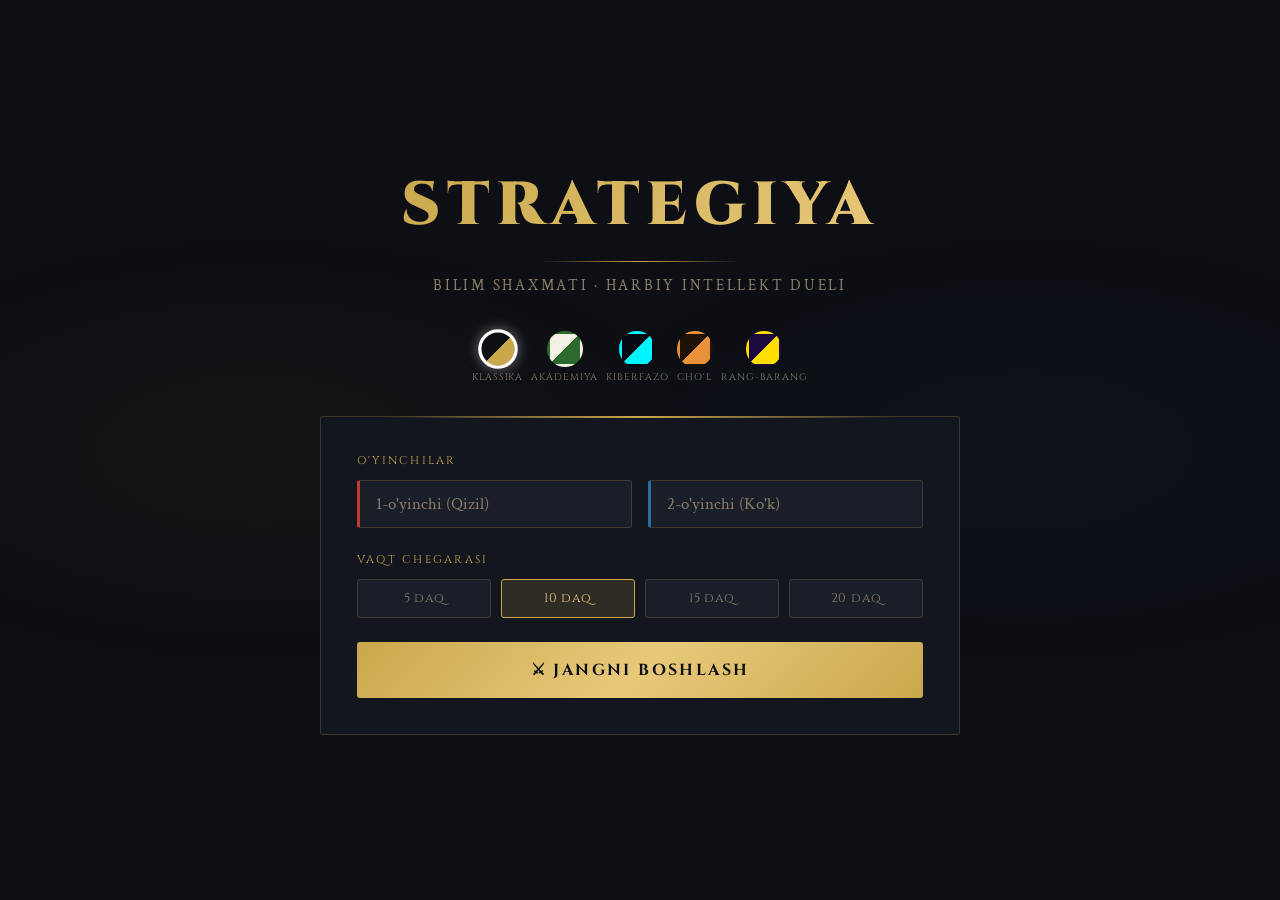
==== index.html @ 1d09719d "Add files via upload" ====
<!DOCTYPE html>
<html lang="uz">
<head>
<meta charset="UTF-8">
<meta name="viewport" content="width=device-width, initial-scale=1.0">
<title>Strategiya — Bilim Shaxmati</title>
<link href="https://fonts.googleapis.com/css2?family=Cinzel:wght@400;600;700;900&family=Crimson+Text:ital,wght@0,400;0,600;1,400&family=Orbitron:wght@400;700;900&family=Nunito:wght@400;700;800;900&family=Playfair+Display:wght@400;700;900&family=Josefin+Sans:wght@300;400;600;700&display=swap" rel="stylesheet">
<style>

/* ===========================
   THEME SYSTEM (unchanged)
   =========================== */

/* --- THEME 1: OLTIN KLASSIKA (dark gold) --- */
[data-theme="klassika"] {
  --bg: #0d0f14;
  --surface: #13161e;
  --surface2: #1a1e28;
  --accent: #c9a84c;
  --accent2: #e8c97a;
  --accent-dim: rgba(201,168,76,0.15);
  --p1: #c0392b;
  --p2: #2471a3;
  --p1-light: rgba(192,57,43,0.35);
  --p2-light: rgba(36,113,163,0.35);
  --neutral: #2a2e3a;
  --text: #e8dcc8;
  --text-dim: #8a7d6a;
  --border: rgba(201,168,76,0.22);
  --modal-bg: rgba(0,0,0,0.88);
  --board-gap: #0d0f14;
  --success: #27ae60;
  --fail: #c0392b;
  --font-title: 'Cinzel', serif;
  --font-body: 'Crimson Text', Georgia, serif;
  --radius: 3px;
  --board-radius: 2px;
}

/* --- THEME 2: YASHIL AKADEMIYA (light academic) --- */
[data-theme="akademiya"] {
  --bg: #f4f0e6;
  --surface: #fffdf6;
  --surface2: #f0ead8;
  --accent: #2d6a2d;
  --accent2: #4a9e4a;
  --accent-dim: rgba(45,106,45,0.12);
  --p1: #8b1a1a;
  --p2: #1a3d6b;
  --p1-light: rgba(139,26,26,0.18);
  --p2-light: rgba(26,61,107,0.18);
  --neutral: #ddd5c0;
  --text: #2a1f0e;
  --text-dim: #7a6a4a;
  --border: rgba(45,106,45,0.25);
  --modal-bg: rgba(20,12,0,0.75);
  --board-gap: #c8bfa8;
  --success: #1e6b1e;
  --fail: #8b1a1a;
  --font-title: 'Playfair Display', serif;
  --font-body: 'Crimson Text', Georgia, serif;
  --radius: 4px;
  --board-radius: 2px;
}

/* --- THEME 3: KIBERFAZO (neon cyber) --- */
[data-theme="kiberfazo"] {
  --bg: #050812;
  --surface: #080d1e;
  --surface2: #0c1228;
  --accent: #00f5ff;
  --accent2: #7b2fff;
  --accent-dim: rgba(0,245,255,0.1);
  --p1: #ff2d6b;
  --p2: #00c3ff;
  --p1-light: rgba(255,45,107,0.25);
  --p2-light: rgba(0,195,255,0.25);
  --neutral: #0f1530;
  --text: #c8e6ff;
  --text-dim: #4a7090;
  --border: rgba(0,245,255,0.2);
  --modal-bg: rgba(0,5,20,0.95);
  --board-gap: #050812;
  --success: #00ff88;
  --fail: #ff2d6b;
  --font-title: 'Orbitron', monospace;
  --font-body: 'Josefin Sans', sans-serif;
  --radius: 2px;
  --board-radius: 0px;
}

/* --- THEME 4: QUMLI CHO'L (warm desert) --- */
[data-theme="chol"] {
  --bg: #1e1208;
  --surface: #2a1a0a;
  --surface2: #352210;
  --accent: #e8913a;
  --accent2: #f5c060;
  --accent-dim: rgba(232,145,58,0.15);
  --p1: #c44b1b;
  --p2: #3a7a4a;
  --p1-light: rgba(196,75,27,0.3);
  --p2-light: rgba(58,122,74,0.3);
  --neutral: #3a2814;
  --text: #f2ddb8;
  --text-dim: #9a7a50;
  --border: rgba(232,145,58,0.25);
  --modal-bg: rgba(10,5,0,0.9);
  --board-gap: #1e1208;
  --success: #3a7a4a;
  --fail: #c44b1b;
  --font-title: 'Cinzel', serif;
  --font-body: 'Josefin Sans', sans-serif;
  --radius: 1px;
  --board-radius: 0px;
}

/* --- THEME 5: RANG-BARANG (colorful kids) --- */
[data-theme="rangbarang"] {
  --bg: #1a0a3d;
  --surface: #231452;
  --surface2: #2e1a6a;
  --accent: #ffdd00;
  --accent2: #ff9f1c;
  --accent-dim: rgba(255,221,0,0.15);
  --p1: #ff4757;
  --p2: #2ed573;
  --p1-light: rgba(255,71,87,0.3);
  --p2-light: rgba(46,213,115,0.3);
  --neutral: #342070;
  --text: #ffffff;
  --text-dim: #a080d0;
  --border: rgba(255,221,0,0.25);
  --modal-bg: rgba(10,0,40,0.92);
  --board-gap: #120730;
  --success: #2ed573;
  --fail: #ff4757;
  --font-title: 'Nunito', sans-serif;
  --font-body: 'Nunito', sans-serif;
  --radius: 12px;
  --board-radius: 8px;
}

/* ===========================
   BASE STYLES
   =========================== */
* { margin:0; padding:0; box-sizing:border-box; }

body {
  background: var(--bg);
  color: var(--text);
  font-family: var(--font-body);
  min-height: 100vh;
  overflow-x: hidden;
  transition: background 0.4s, color 0.4s;
}

/* Ambient backgrounds per theme */
[data-theme="klassika"] body::before {
  content:''; position:fixed; inset:0; pointer-events:none; z-index:0;
  background:
    radial-gradient(ellipse 60% 40% at 20% 50%, rgba(201,168,76,0.04) 0%, transparent 60%),
    radial-gradient(ellipse 60% 40% at 80% 50%, rgba(36,113,163,0.04) 0%, transparent 60%);
}
[data-theme="kiberfazo"] body::before {
  content:''; position:fixed; inset:0; pointer-events:none; z-index:0;
  background:
    radial-gradient(ellipse 50% 60% at 10% 20%, rgba(0,245,255,0.06) 0%, transparent 50%),
    radial-gradient(ellipse 50% 60% at 90% 80%, rgba(123,47,255,0.08) 0%, transparent 50%);
}
[data-theme="rangbarang"] body::before {
  content:''; position:fixed; inset:0; pointer-events:none; z-index:0;
  background:
    radial-gradient(ellipse 60% 50% at 30% 20%, rgba(255,71,87,0.08) 0%, transparent 50%),
    radial-gradient(ellipse 60% 50% at 70% 80%, rgba(46,213,115,0.08) 0%, transparent 50%),
    radial-gradient(ellipse 40% 40% at 50% 50%, rgba(255,221,0,0.04) 0%, transparent 50%);
}

.screen { display:none; position:relative; z-index:1; }
.screen.active { display:flex; }

/* ===========================
   THEME SWITCHER
   =========================== */
.theme-switcher {
  display: flex;
  gap: 8px;
  justify-content: center;
  margin-bottom: 32px;
  flex-wrap: wrap;
}
.theme-dot {
  width: 36px; height: 36px;
  border-radius: 50%;
  cursor: pointer;
  border: 3px solid transparent;
  transition: all 0.2s;
  position: relative;
  display: flex; align-items: center; justify-content: center;
  font-size: 1rem;
}
.theme-dot:hover { transform: scale(1.15); }
.theme-dot.active { border-color: white; box-shadow: 0 0 12px rgba(255,255,255,0.4); transform: scale(1.1); }
.theme-dot[data-t="klassika"] { background: linear-gradient(135deg, #0d0f14 50%, #c9a84c 50%); }
.theme-dot[data-t="akademiya"] { background: linear-gradient(135deg, #f4f0e6 50%, #2d6a2d 50%); }
.theme-dot[data-t="kiberfazo"] { background: linear-gradient(135deg, #050812 50%, #00f5ff 50%); }
.theme-dot[data-t="chol"] { background: linear-gradient(135deg, #1e1208 50%, #e8913a 50%); }
.theme-dot[data-t="rangbarang"] { background: linear-gradient(135deg, #1a0a3d 50%, #ffdd00 50%); }

.theme-label {
  font-family: var(--font-title);
  font-size: 0.6rem;
  letter-spacing: 0.1em;
  text-transform: uppercase;
  color: var(--text-dim);
  text-align: center;
  margin-top: 4px;
}
.theme-item { display: flex; flex-direction: column; align-items: center; }

/* ===========================
   SETUP SCREEN
   =========================== */
#setup-screen {
  min-height:100vh;
  flex-direction:column;
  align-items:center;
  justify-content:center;
  padding:40px 20px;
}

.logo { text-align:center; margin-bottom:36px; }
.logo-title {
  font-family: var(--font-title);
  font-size:clamp(2rem, 6vw, 3.8rem);
  font-weight:900;
  letter-spacing:0.12em;
  background: linear-gradient(135deg, var(--accent), var(--accent2));
  -webkit-background-clip:text; -webkit-text-fill-color:transparent;
  background-clip: text;
}
[data-theme="kiberfazo"] .logo-title {
  text-shadow: none;
  filter: drop-shadow(0 0 20px rgba(0,245,255,0.5));
}
[data-theme="rangbarang"] .logo-title {
  font-size: clamp(2.2rem, 7vw, 4.2rem);
  font-weight: 900;
}
.logo-subtitle {
  font-family: var(--font-body);
  font-size:0.95rem;
  color:var(--text-dim);
  letter-spacing:0.18em;
  text-transform:uppercase;
  margin-top:8px;
}
.logo-line {
  width:200px; height:1px;
  background: linear-gradient(90deg, transparent, var(--accent), transparent);
  margin:14px auto;
}
[data-theme="kiberfazo"] .logo-line {
  height: 2px;
  box-shadow: 0 0 8px var(--accent);
}

.setup-card {
  background: var(--surface);
  border:1px solid var(--border);
  border-radius: var(--radius);
  padding:36px;
  width:100%;
  max-width:640px;
  position:relative;
  transition: all 0.3s;
}
.setup-card::before {
  content:'';
  position:absolute;
  top:-1px; left:10%; right:10%;
  height:2px;
  background: linear-gradient(90deg, transparent, var(--accent), transparent);
}
[data-theme="kiberfazo"] .setup-card {
  box-shadow: 0 0 40px rgba(0,245,255,0.06), inset 0 0 60px rgba(0,245,255,0.02);
}
[data-theme="rangbarang"] .setup-card {
  box-shadow: 0 8px 32px rgba(0,0,0,0.4);
}

.setup-section { margin-bottom:24px; }
.setup-label {
  font-family: var(--font-title);
  font-size:0.7rem;
  letter-spacing:0.2em;
  text-transform:uppercase;
  color:var(--accent);
  margin-bottom:12px;
  display:block;
}
.player-row { display:grid; grid-template-columns:1fr 1fr; gap:16px; }
.player-input {
  background: var(--surface2);
  border:1px solid var(--border);
  border-radius: var(--radius);
  padding:12px 16px;
  color:var(--text);
  font-family: var(--font-body);
  font-size:1.05rem;
  width:100%;
  transition:border-color 0.2s, box-shadow 0.2s;
}
.player-input:focus { outline:none; border-color:var(--accent); box-shadow: 0 0 0 3px var(--accent-dim); }
.player-input::placeholder { color:var(--text-dim); }
.player-input.p1 { border-left:3px solid var(--p1); }
.player-input.p2 { border-left:3px solid var(--p2); }

.time-options { display:flex; gap:10px; flex-wrap:wrap; }
.time-btn {
  flex:1; min-width:72px;
  padding:10px;
  background: var(--surface2);
  border:1px solid var(--border);
  border-radius: var(--radius);
  color:var(--text-dim);
  font-family: var(--font-title);
  font-size:0.8rem;
  letter-spacing:0.06em;
  cursor:pointer;
  transition:all 0.2s;
  text-align:center;
}
.time-btn:hover { border-color:var(--accent); color:var(--accent); }
.time-btn.selected {
  background:var(--accent-dim);
  border-color:var(--accent);
  color:var(--accent2);
}

.start-btn {
  width:100%;
  padding:17px;
  background: linear-gradient(135deg, var(--accent) 0%, var(--accent2) 50%, var(--accent) 100%);
  border:none;
  border-radius: var(--radius);
  color: var(--bg);
  font-family: var(--font-title);
  font-size:1rem;
  font-weight:700;
  letter-spacing:0.15em;
  text-transform:uppercase;
  cursor:pointer;
  transition:all 0.3s;
  position:relative;
  overflow:hidden;
}
.start-btn::before {
  content:'';
  position:absolute; inset:0;
  background:linear-gradient(135deg, transparent 30%, rgba(255,255,255,0.25) 50%, transparent 70%);
  transform:translateX(-100%);
  transition:transform 0.5s;
}
.start-btn:hover::before { transform:translateX(100%); }
.start-btn:hover { box-shadow:0 0 30px var(--accent-dim), 0 4px 20px rgba(0,0,0,0.3); transform: translateY(-1px); }
[data-theme="kiberfazo"] .start-btn { box-shadow: 0 0 20px rgba(0,245,255,0.3); }
[data-theme="rangbarang"] .start-btn { font-size: 1.1rem; }

/* ===========================
   GAME SCREEN
   =========================== */
#game-screen {
  min-height:100vh;
  flex-direction:column;
  align-items:center;
  padding:20px;
  gap:14px;
}

.game-header {
  width:100%;
  max-width:900px;
  display:grid;
  grid-template-columns:1fr auto 1fr;
  align-items:center;
  gap:14px;
}

.player-panel {
  padding:13px 18px;
  border-radius: var(--radius);
  transition:all 0.3s;
}
.player-panel.p1 {
  background: var(--p1-light);
  border:1px solid rgba(var(--p1-rgb, 192,57,43),0.3);
  border-left:3px solid var(--p1);
}
.player-panel.p2 {
  background: var(--p2-light);
  border:1px solid rgba(var(--p2-rgb, 36,113,163),0.3);
  border-right:3px solid var(--p2);
  text-align:right;
}
.player-panel.p1.active { border-left-color:var(--accent); box-shadow:0 0 20px var(--accent-dim); }
.player-panel.p2.active { border-right-color:var(--accent); box-shadow:0 0 20px var(--accent-dim); }
[data-theme="kiberfazo"] .player-panel.p1.active { box-shadow: 0 0 25px rgba(255,45,107,0.25); }
[data-theme="kiberfazo"] .player-panel.p2.active { box-shadow: 0 0 25px rgba(0,195,255,0.25); }

.player-name { font-family: var(--font-title); font-size:0.9rem; font-weight:600; color:var(--text); }
.player-score { font-size:2rem; font-weight:700; font-family: var(--font-title); line-height:1; }
.p1 .player-score { color:var(--p1); }
.p2 .player-score { color:var(--p2); }
.player-label { font-size:0.65rem; letter-spacing:0.12em; text-transform:uppercase; color:var(--text-dim); }

.timer-display { text-align:center; }
.timer-value {
  font-family: var(--font-title);
  font-size:2rem; font-weight:700;
  color:var(--accent);
  letter-spacing:0.05em;
}
[data-theme="kiberfazo"] .timer-value { text-shadow: 0 0 15px var(--accent); }
.timer-label { font-size:0.65rem; letter-spacing:0.2em; text-transform:uppercase; color:var(--text-dim); margin-top:2px; }
.turn-indicator { font-family: var(--font-title); font-size:0.68rem; letter-spacing:0.1em; color:var(--accent); text-transform:uppercase; margin-top:4px; }

/* ===========================
   BOARD
   =========================== */
.board-container {
  padding:24px;
  background: var(--surface);
  border:1px solid var(--border);
  border-radius: var(--radius);
  transition: all 0.3s;
}
[data-theme="kiberfazo"] .board-container {
  box-shadow: 0 0 40px rgba(0,245,255,0.08);
  border-color: rgba(0,245,255,0.25);
}
[data-theme="rangbarang"] .board-container {
  box-shadow: 0 8px 40px rgba(0,0,0,0.5);
}

#chess-board {
  display:grid;
  grid-template-columns:repeat(8, 1fr);
  gap:2px;
  background: var(--board-gap);
  padding:2px;
  border-radius: var(--board-radius);
}
[data-theme="kiberfazo"] #chess-board { gap: 1px; }
[data-theme="rangbarang"] #chess-board { gap: 3px; border-radius: 10px; }

.cell {
  width: clamp(48px, 7.5vw, 72px);
  height: clamp(48px, 7.5vw, 72px);
  display:flex;
  align-items:center;
  justify-content:center;
  cursor:pointer;
  position:relative;
  transition:background 0.4s, box-shadow 0.2s, filter 0.2s;
  border-radius: var(--board-radius);
  font-size: clamp(1.8rem, 4vw, 2.8rem);
  user-select:none;
}
.cell.neutral { background: var(--neutral); }
.cell.p1 { background: var(--p1-light); }
.cell.p2 { background: var(--p2-light); }
.cell.selected { box-shadow:inset 0 0 0 3px var(--accent) !important; background:var(--accent-dim) !important; }
[data-theme="kiberfazo"] .cell.selected { box-shadow: inset 0 0 0 2px var(--accent), 0 0 15px var(--accent-dim) !important; }
[data-theme="rangbarang"] .cell.selected { box-shadow: inset 0 0 0 3px var(--accent), 0 0 12px var(--accent-dim) !important; }

.cell.valid-move::after {
  content:''; position:absolute;
  width:28%; height:28%;
  border-radius:50%;
  background: var(--accent);
  opacity: 0.6;
}
.cell.valid-capture::after {
  content:''; position:absolute; inset:0;
  border-radius: var(--board-radius);
  box-shadow:inset 0 0 0 3px var(--accent);
  opacity: 0.7;
}
.cell:hover:not(.selected) { filter:brightness(1.3); }
.piece {
  position:relative;
  z-index:2;
  line-height:1;
  font-family: 'Segoe UI', 'Arial Unicode MS', 'Noto Sans', sans-serif;
  font-weight: 400;
  display: inline-block;
  transform: scale(1);
  transition: transform 0.15s ease;
  text-shadow: 0 2px 4px rgba(0,0,0,0.3);
}
.cell:hover .piece { transform: scale(1.1); }

/* Beautiful chess piece styles */
.piece[data-piece="wK"] { 
  color: #f5e6d0; 
  text-shadow: 0 2px 4px rgba(0,0,0,0.4), 0 0 8px rgba(255,215,0,0.3);
}
.piece[data-piece="wQ"] { 
  color: #f5e6d0; 
  text-shadow: 0 2px 4px rgba(0,0,0,0.4), 0 0 8px rgba(255,215,0,0.3);
}
.piece[data-piece="wR"] { 
  color: #f5e6d0; 
  text-shadow: 0 2px 4px rgba(0,0,0,0.4);
}
.piece[data-piece="wB"] { 
  color: #f5e6d0; 
  text-shadow: 0 2px 4px rgba(0,0,0,0.4);
}
.piece[data-piece="wN"] { 
  color: #f5e6d0; 
  text-shadow: 0 2px 4px rgba(0,0,0,0.4);
}
.piece[data-piece="wP"] { 
  color: #f5e6d0; 
  text-shadow: 0 2px 4px rgba(0,0,0,0.4);
}

.piece[data-piece="bK"] { 
  color: #1a1a2e; 
  text-shadow: 0 2px 4px rgba(255,255,255,0.2);
}
.piece[data-piece="bQ"] { 
  color: #1a1a2e; 
  text-shadow: 0 2px 4px rgba(255,255,255,0.2);
}
.piece[data-piece="bR"] { 
  color: #1a1a2e; 
  text-shadow: 0 2px 4px rgba(255,255,255,0.2);
}
.piece[data-piece="bB"] { 
  color: #1a1a2e; 
  text-shadow: 0 2px 4px rgba(255,255,255,0.2);
}
.piece[data-piece="bN"] { 
  color: #1a1a2e; 
  text-shadow: 0 2px 4px rgba(255,255,255,0.2);
}
.piece[data-piece="bP"] { 
  color: #1a1a2e; 
  text-shadow: 0 2px 4px rgba(255,255,255,0.2);
}

[data-theme="klassika"] .piece[data-piece^="w"] { 
  background: linear-gradient(135deg, #f5e6d0, #e8dcc8);
  -webkit-background-clip: text;
  -webkit-text-fill-color: transparent;
  background-clip: text;
}
[data-theme="klassika"] .piece[data-piece^="b"] { 
  background: linear-gradient(135deg, #2a2a3a, #1a1a2e);
  -webkit-background-clip: text;
  -webkit-text-fill-color: transparent;
  background-clip: text;
}

[data-theme="akademiya"] .piece[data-piece^="w"] { 
  color: #2a1f0e;
  text-shadow: 0 1px 2px rgba(45,106,45,0.3);
}
[data-theme="akademiya"] .piece[data-piece^="b"] { 
  color: #4a3a2a;
  text-shadow: 0 1px 2px rgba(45,106,45,0.3);
}

[data-theme="kiberfazo"] .piece[data-piece^="w"] { 
  color: #00f5ff;
  text-shadow: 0 0 10px #00f5ff, 0 0 20px #00f5ff;
}
[data-theme="kiberfazo"] .piece[data-piece^="b"] { 
  color: #7b2fff;
  text-shadow: 0 0 10px #7b2fff, 0 0 20px #7b2fff;
}

[data-theme="chol"] .piece[data-piece^="w"] { 
  color: #f2ddb8;
  text-shadow: 0 2px 4px rgba(232,145,58,0.3);
}
[data-theme="chol"] .piece[data-piece^="b"] { 
  color: #9a7a50;
  text-shadow: 0 2px 4px rgba(232,145,58,0.3);
}

[data-theme="rangbarang"] .piece {
  font-weight: 700;
  text-shadow: 0 2px 4px rgba(0,0,0,0.5);
}
[data-theme="rangbarang"] .piece[data-piece^="w"] { color: #ffdd00; }
[data-theme="rangbarang"] .piece[data-piece^="b"] { color: #ff9f1c; }

[data-theme="kiberfazo"] .cell.p1 { box-shadow: inset 0 0 15px rgba(255,45,107,0.2); }
[data-theme="kiberfazo"] .cell.p2 { box-shadow: inset 0 0 15px rgba(0,195,255,0.2); }

.status-bar {
  width:100%; max-width:900px;
  text-align:center;
  font-family: var(--font-title);
  font-size:0.7rem;
  letter-spacing:0.12em;
  color:var(--text-dim);
  min-height:18px;
}

/* ===========================
   MODAL
   =========================== */
.modal-overlay {
  display:none;
  position:fixed; inset:0;
  background: var(--modal-bg);
  z-index:100;
  align-items:center;
  justify-content:center;
  backdrop-filter:blur(6px);
}
.modal-overlay.active { display:flex; }
.modal {
  background: var(--surface);
  border:1px solid var(--border);
  border-radius: var(--radius);
  padding:34px;
  max-width:540px;
  width:92%;
  position:relative;
  animation: modalIn 0.3s cubic-bezier(0.34,1.56,0.64,1);
}
@keyframes modalIn {
  from { transform:scale(0.88) translateY(24px); opacity:0; }
  to { transform:scale(1) translateY(0); opacity:1; }
}
.modal::before {
  content:'';
  position:absolute;
  top:-1px; left:10%; right:10%;
  height:2px;
  background:linear-gradient(90deg, transparent, var(--accent), transparent);
}
[data-theme="kiberfazo"] .modal { box-shadow: 0 0 60px rgba(0,245,255,0.1); }
[data-theme="rangbarang"] .modal { box-shadow: 0 20px 60px rgba(0,0,0,0.6); }

.modal-badge {
  font-family: var(--font-title);
  font-size:0.65rem;
  letter-spacing:0.22em;
  text-transform:uppercase;
  color:var(--accent);
  margin-bottom:14px;
  display:flex;
  align-items:center;
  gap:10px;
}
.modal-badge::before, .modal-badge::after { content:''; flex:1; height:1px; background:var(--border); }
.modal-question {
  font-size:1.15rem;
  line-height:1.65;
  color:var(--text);
  margin-bottom:22px;
  font-style:italic;
}
[data-theme="kiberfazo"] .modal-question { font-style: normal; letter-spacing: 0.02em; }
[data-theme="rangbarang"] .modal-question { font-style: normal; font-weight: 700; font-size: 1.1rem; }

.answer-options { display:grid; grid-template-columns:1fr 1fr; gap:10px; margin-bottom:18px; }
.answer-btn {
  padding:12px 14px;
  background: var(--surface2);
  border:1px solid var(--border);
  border-radius: var(--radius);
  color:var(--text);
  font-family: var(--font-body);
  font-size:0.98rem;
  cursor:pointer;
  transition:all 0.2s;
  text-align:left;
}
.answer-btn:hover { border-color:var(--accent); color:var(--accent2); background:var(--accent-dim); }
[data-theme="kiberfazo"] .answer-btn:hover { box-shadow: 0 0 12px rgba(0,245,255,0.15); }
[data-theme="rangbarang"] .answer-btn { font-weight: 700; font-size: 0.9rem; }
.answer-btn.correct { border-color: var(--success); background:rgba(var(--success-rgb,39,174,96),0.15); color: var(--success); }
.answer-btn.wrong { border-color:var(--fail); background:rgba(var(--fail-rgb,192,57,43),0.15); color:var(--fail); }
.answer-btn:disabled { cursor:default; }

.modal-result {
  text-align:center;
  font-family: var(--font-title);
  font-size:0.95rem;
  letter-spacing:0.07em;
  padding:12px;
  border-radius: var(--radius);
  display:none;
}
.modal-result.success { display:block; background:rgba(39,174,96,0.1); color:var(--success); border:1px solid rgba(39,174,96,0.3); }
.modal-result.fail { display:block; background:rgba(192,57,43,0.1); color:var(--fail); border:1px solid rgba(192,57,43,0.3); }
.modal-continue {
  display:none;
  width:100%;
  margin-top:14px;
  padding:13px;
  background: linear-gradient(135deg, var(--accent), var(--accent2));
  border:none;
  border-radius: var(--radius);
  color: var(--bg);
  font-family: var(--font-title);
  font-size:0.85rem;
  font-weight:700;
  letter-spacing:0.12em;
  text-transform:uppercase;
  cursor:pointer;
  transition: opacity 0.2s, transform 0.1s;
}
.modal-continue:hover { opacity:0.88; transform: translateY(-1px); }

/* ===========================
   END SCREEN
   =========================== */
#end-screen {
  min-height:100vh;
  flex-direction:column;
  align-items:center;
  justify-content:center;
  padding:40px 20px;
}
.end-card {
  text-align:center;
  max-width:500px;
  width:100%;
  background: var(--surface);
  border:1px solid var(--border);
  border-radius: var(--radius);
  padding:48px 38px;
  position:relative;
}
.end-card::before {
  content:'';
  position:absolute;
  top:-1px; left:10%; right:10%;
  height:2px;
  background:linear-gradient(90deg, transparent, var(--accent), transparent);
}
.end-title { font-family: var(--font-title); font-size:0.75rem; letter-spacing:0.28em; text-transform:uppercase; color:var(--text-dim); margin-bottom:14px; }
.end-winner {
  font-family: var(--font-title);
  font-size:clamp(1.7rem, 5vw, 2.7rem);
  font-weight:900;
  background:linear-gradient(135deg, var(--accent), var(--accent2));
  -webkit-background-clip:text; -webkit-text-fill-color:transparent;
  background-clip: text;
  margin-bottom:8px;
}
.end-subtitle { color:var(--text-dim); font-size:1rem; margin-bottom:28px; font-style:italic; }
.end-scores { display:grid; grid-template-columns:1fr 1fr; gap:16px; margin-bottom:28px; }
.end-score-box { padding:18px; border-radius: var(--radius); }
.end-score-box.p1 { background:var(--p1-light); border:1px solid var(--p1); }
.end-score-box.p2 { background:var(--p2-light); border:1px solid var(--p2); }
.end-score-name { font-family: var(--font-title); font-size:0.8rem; color:var(--text-dim); margin-bottom:6px; }
.end-score-num { font-family: var(--font-title); font-size:2.4rem; font-weight:700; }
.p1 .end-score-num { color:var(--p1); }
.p2 .end-score-num { color:var(--p2); }
.end-score-label { font-size:0.75rem; color:var(--text-dim); }
.play-again-btn {
  padding:14px 36px;
  background:transparent;
  border:1px solid var(--accent);
  border-radius: var(--radius);
  color:var(--accent);
  font-family: var(--font-title);
  font-size:0.82rem;
  letter-spacing:0.14em;
  text-transform:uppercase;
  cursor:pointer;
  transition:all 0.3s;
}
.play-again-btn:hover { background:var(--accent-dim); box-shadow:0 0 20px var(--accent-dim); transform: translateY(-1px); }

/* ===========================
   KIBERFAZO SCANLINES
   =========================== */
[data-theme="kiberfazo"] #game-screen::after,
[data-theme="kiberfazo"] #setup-screen::after {
  content:''; position:fixed; inset:0; pointer-events:none; z-index:200;
  background: repeating-linear-gradient(
    0deg,
    rgba(0,245,255,0.015) 0px,
    rgba(0,245,255,0.015) 1px,
    transparent 1px,
    transparent 3px
  );
}

/* ===========================
   AKADEMIYA PAPER TEXTURE
   =========================== */
[data-theme="akademiya"] .setup-card,
[data-theme="akademiya"] .board-container,
[data-theme="akademiya"] .modal,
[data-theme="akademiya"] .end-card {
  box-shadow: 0 4px 20px rgba(0,0,0,0.15), inset 0 0 0 1px rgba(45,106,45,0.1);
}
[data-theme="akademiya"] body {
  background-image: 
    repeating-linear-gradient(0deg, rgba(45,106,45,0.02) 0px, rgba(45,106,45,0.02) 1px, transparent 1px, transparent 28px);
}

/* ===========================
   RANGBARANG STARS
   =========================== */
[data-theme="rangbarang"] #setup-screen::before,
[data-theme="rangbarang"] #game-screen::before {
  content:''; position:fixed; inset:0; pointer-events:none; z-index:0;
  background-image:
    radial-gradient(1px 1px at 20% 30%, white 0%, transparent 100%),
    radial-gradient(1px 1px at 80% 10%, white 0%, transparent 100%),
    radial-gradient(1px 1px at 50% 70%, rgba(255,255,255,0.6) 0%, transparent 100%),
    radial-gradient(1px 1px at 10% 80%, rgba(255,255,255,0.4) 0%, transparent 100%),
    radial-gradient(1px 1px at 90% 60%, rgba(255,255,255,0.5) 0%, transparent 100%),
    radial-gradient(2px 2px at 30% 50%, rgba(255,221,0,0.4) 0%, transparent 100%),
    radial-gradient(2px 2px at 70% 90%, rgba(46,213,115,0.3) 0%, transparent 100%);
}
@media (orientation: landscape) and (max-height: 500px) {
  .game-header {
    font-size: 0.8rem;
  }
  
  .player-score {
    font-size: 1.2rem;
  }
  
  .timer-value {
    font-size: 1.2rem;
  }
  
  .board-container {
    padding: 8px;
  }
}

/* Large screens */
@media (min-width: 1400px) {
  :root {
    --board-size: 700px;
  }
  
  .cell {
    font-size: 45px;
  }
}

/* Print styles */
@media print {
  .theme-switcher,
  .modal-overlay,
  .start-btn,
  .play-again-btn {
    display: none !important;
  }
  
  body {
    background: white;
    color: black;
  }
}

</style>
</head>
<body>

<!-- SETUP SCREEN -->
<div id="setup-screen" class="screen active">
  <div class="logo">
    <div class="logo-title" id="logo-title">STRATEGIYA</div>
    <div class="logo-line"></div>
    <div class="logo-subtitle">Bilim Shaxmati · Harbiy Intellekt Dueli</div>
  </div>

  <!-- THEME SWITCHER -->
  <div class="theme-switcher">
    <div class="theme-item">
      <div class="theme-dot active" data-t="klassika" onclick="setTheme('klassika',this)" title="Oltin Klassika"></div>
      <div class="theme-label">Klassika</div>
    </div>
    <div class="theme-item">
      <div class="theme-dot" data-t="akademiya" onclick="setTheme('akademiya',this)" title="Yashil Akademiya"></div>
      <div class="theme-label">Akademiya</div>
    </div>
    <div class="theme-item">
      <div class="theme-dot" data-t="kiberfazo" onclick="setTheme('kiberfazo',this)" title="Kiberfazo"></div>
      <div class="theme-label">Kiberfazo</div>
    </div>
    <div class="theme-item">
      <div class="theme-dot" data-t="chol" onclick="setTheme('chol',this)" title="Qumli Cho'l"></div>
      <div class="theme-label">Cho'l</div>
    </div>
    <div class="theme-item">
      <div class="theme-dot" data-t="rangbarang" onclick="setTheme('rangbarang',this)" title="Rang-barang"></div>
      <div class="theme-label">Rang-barang</div>
    </div>
  </div>

  <div class="setup-card">
    <div class="setup-section">
      <span class="setup-label">O'yinchilar</span>
      <div class="player-row">
        <input class="player-input p1" id="p1-name" type="text" placeholder="1-o'yinchi (Qizil)" maxlength="20">
        <input class="player-input p2" id="p2-name" type="text" placeholder="2-o'yinchi (Ko'k)" maxlength="20">
      </div>
    </div>
    <div class="setup-section">
      <span class="setup-label">Vaqt chegarasi</span>
      <div class="time-options">
        <div class="time-btn" data-time="300">5 daq</div>
        <div class="time-btn selected" data-time="600">10 daq</div>
        <div class="time-btn" data-time="900">15 daq</div>
        <div class="time-btn" data-time="1200">20 daq</div>
      </div>
    </div>
    <button class="start-btn" onclick="startGame()">⚔ Jangni boshlash</button>
  </div>
</div>

<!-- GAME SCREEN -->
<div id="game-screen" class="screen">
  <div class="game-header">
    <div class="player-panel p1" id="panel-p1">
      <div class="player-label">Qizil qo'shin</div>
      <div class="player-name" id="name-p1">1-o'yinchi</div>
      <div class="player-score" id="score-p1">0</div>
      <div class="player-label">katakcha</div>
    </div>
    <div class="timer-display">
      <div class="timer-value" id="timer-display">10:00</div>
      <div class="timer-label">Qolgan vaqt</div>
      <div class="turn-indicator" id="turn-indicator">Navbat: —</div>
    </div>
    <div class="player-panel p2" id="panel-p2">
      <div class="player-label">Ko'k qo'shin</div>
      <div class="player-name" id="name-p2">2-o'yinchi</div>
      <div class="player-score" id="score-p2">0</div>
      <div class="player-label">katakcha</div>
    </div>
  </div>
  <div class="status-bar" id="status-bar">Yurish uchun figurani tanlang</div>
  <div class="board-container">
    <div id="chess-board"></div>
  </div>
</div>

<!-- END SCREEN -->
<div id="end-screen" class="screen">
  <div class="end-card">
    <div class="end-title">Jang yakunlandi</div>
    <div class="end-winner" id="end-winner">—</div>
    <div class="end-subtitle" id="end-subtitle">Bilim kuch — hududni nazorat qil</div>
    <div class="end-scores">
      <div class="end-score-box p1">
        <div class="end-score-name" id="end-name-p1">1-o'yinchi</div>
        <div class="end-score-num" id="end-num-p1">0</div>
        <div class="end-score-label">katakcha</div>
      </div>
      <div class="end-score-box p2">
        <div class="end-score-name" id="end-name-p2">2-o'yinchi</div>
        <div class="end-score-num" id="end-num-p2">0</div>
        <div class="end-score-label">katakcha</div>
      </div>
    </div>
    <button class="play-again-btn" onclick="resetGame()">↩ Yangi jang</button>
  </div>
</div>

<!-- MODAL -->
<div class="modal-overlay" id="modal">
  <div class="modal">
    <div class="modal-badge">Bilim sinovi</div>
    <div class="modal-question" id="modal-question">Savol yuklanmoqda...</div>
    <div class="answer-options" id="answer-options"></div>
    <div class="modal-result" id="modal-result"></div>
    <button class="modal-continue" id="modal-continue" onclick="continueAfterAnswer()">Davom etish</button>
  </div>
</div>

<script>
// ===== THEME =====
let currentTheme = 'klassika';
function setTheme(t, dotEl) {
  currentTheme = t;
  document.documentElement.setAttribute('data-theme', t);
  document.querySelectorAll('.theme-dot').forEach(d => d.classList.remove('active'));
  if(dotEl) dotEl.classList.add('active');
}
setTheme('klassika', document.querySelector('.theme-dot[data-t="klassika"]'));

// ===== SAVOLLAR (unchanged) =====
const QUESTIONS = [
 // --- NAFTANDOZ ---
  { q:"'Naftandoz' qadimgi janglarda qanday vazifani bajargan?", options:["Olovli qurol otuvchi jangchi","Suv ta'minotchi","Razvedkachi","Ot minuvchi jangchi"], correct:0 },
  { q:"Qadimgi harbiy texnikada 'naft' nima maqsadda ishlatilgan?", options:["Dushman saflarini olov bilan sindirish","Oziq-ovqat pishirish","Ko'prik qurish","Shifobaxsh maqsadlarda"], correct:0 },

  // --- QAL'A BUZUVCHI ---
  { q:"'Qal'a buzuvchi' qo'shinlarda qanday texnikadan foydalangan?", options:["Qo'chqor (taran) va katapulta","Ot aravasi","Kamon va o'q","Zirh va qalqon"], correct:0 },
  { q:"O'rta asrlarda qal'alarni zabt etishda qaysi usul eng keng tarqalgan edi?", options:["Uzoq muddatli qamal","To'g'ridan-to'g'ri hujum","Tungi reyd","Yashirin o'tish"], correct:0 },
  { q:"'Fil hujumiga qarshi usul' qaysi davlat qo'shinlarida keng qo'llanilgan?", options:["Qadimgi Hindiston va Fors","Rim imperiyasi","Mo'g'ul imperiyasi","Vizantiya"], correct:0 },

  // --- MANJANIQ ---
  { q:"'Manjaniq' nima?", options:["Og'ir toshlarni uzoqqa otuvchi qadimgi jangovar mashina","Qal'a darvozasi","Harbiy ot aravaси","Zirh turi"], correct:0 },
  { q:"'Tuzoq (qopqon)' harbiy strategiyada nimani anglatadi?", options:["Dushmanni rejalashtirilgan joyga jalb qilib mag'lub etish","Chekinish yo'lini yopish","Qal'a mudofaasi","Otliqlar hujumi"], correct:0 },
  { q:"'Arqon' janglarda qanday maqsadda ishlatilgan?", options:["Dushman otliqlarini to'xtatish va qo'lga olish","Ko'prik qurishda","Qal'a devorini buzishda","Signal berish uchun"], correct:0 },
  { q:"'Intizom' harbiy jihatdan nimani bildiradi?", options:["Qo'shin saflarida tartib va bo'ysunishni saqlash","Qurol turlari","Jang taktikasi","Mudofaa chizig'i"], correct:0 },
  { q:"'Javan-g'ar' harbiy atama sifatida nimani anglatadi?", options:["Qo'shinning old safidagi bo'linma — avangard","Zahira bo'linmasi","Ot-otliq qism","Mudofaa chizig'i"], correct:0 },
  { q:"'Izmir qamali' tarixda qaysi voqea bilan bog'liq?", options:["O'rta asr musulmon va xristian qo'shinlari o'rtasidagi qamal","Mo'g'ul istilosi","Rim-Fors urushi","Turklar hujumi"], correct:1 },
  { q:"'Said Baraka' — bu qaysi sohaga oid tushuncha?", options:["Harbiy rahbar yoki ma'naviy lider","Qurol turi","Jang maydoni","Mudofaa inshooti"], correct:0 },

  // --- MUHANDIS ---
  { q:"Qo'shindagi 'muhandis' qanday vazifa bajaradi?", options:["Ko'prik, yo'l, istehkom qurish va buzish","Faqat qurol tayyorlash","Razvedka olib borish","Tibbiy yordam ko'rsatish"], correct:0 },
  { q:"'Chekinish usuli' strategiyada nimani anglatadi?", options:["Dushmanни cho'zib, kuchdan qoldirish uchun ataylab chekinish","Mag'lubiyatni tan olish","Mudofaaga o'tish","Qal'aga yashirinish"], correct:0 },
  { q:"'Qalqon' janglarda asosiy qanday vazifani bajargan?", options:["Zarba va o'qlardan himoya qilish","Hujum quroli sifatida","Signal berish uchun","Bayroq sifatida"], correct:0 },
  { q:"'Barut' harbiy tarixda qanday inqilob yaratdi?", options:["O't o'q qurollarini vujudga keltirdi va qal'alar ahamiyatini kamaytirdi","Otliqlar ustunligini mustahkamladi","Dengiz janglari yo'q oldi","Harbiy muhandislik rivojini to'xtatdi"], correct:0 },
  { q:"'Baran-g'ar' atamasi nimani bildiradi?", options:["Qo'shinning o'ng qanotidagi bo'linma","Mudofaa inshooti","Otliqlar rotasii","Zahira qo'shin"], correct:0 },
  { q:"'Anqara jangi' qaysi yilda bo'lib o'tgan?", options:["1402","1453","1299","1389"], correct:0 },
  { q:"'Zafarnoma' — bu qaysi buyuk sarkardaning asari?", options:["Amir Temur","Napoleon","Xitoy imperatori","Hannibal"], correct:0 },
  { q:"'Yuzboshi' — bu harbiy unvon sifatida nechta jangchini boshqaruvchini anglatadi?", options:["100 ta jangchini","10 ta jangchini","1000 ta jangchini","50 ta jangchini"], correct:0 },

  // --- SUVORIY ---
  { q:"'Suvoriy' qo'shinlarda qanday rол o'ynagan?", options:["Tez harakatlanuvchi ot mingan jangchi","Piyoda askar","Qamal mutaxassisi","Razvedkachi"], correct:0 },
  { q:"'Tungi hujum' taktikasi qanday afzalliklarga ega?", options:["Dushmanni g'aflatda qoldirish va vahima uyg'otish","Ko'proq askar jalb qilish","Qurollardan yaxshiroq foydalanish","Mudofaani mustahkamlash"], correct:0 },
  { q:"'Sovut' nima?", options:["Askar tanasini himoya qiluvchi zirh","Hujum quroli","Otliq bo'linma","Signal vositasi"], correct:0 },
  { q:"'Qo'shin ta'minoti' harbiy logistikada nimani anglatadi?", options:["Qo'shinga oziq-ovqat, qurol va zarur ashyolarni yetkazib berish","Jangchilarni tayyorlash","Razvedka ma'lumotlarini to'plash","Muloqot va signal tizimi"], correct:0 },
  { q:"'G'ul (Shaxsiy qo'riqchilar)' qo'shinda qanday vazifani bajaradi?", options:["Sarkarda yoki hukmdorni shaxsiy muhofaza qilish","Old saf jangini olib borish","Razvedka missiyasi","Qurol ta'mirchilar guruh"], correct:0 },
  { q:"'Dehli yurishi' tarixda qaysi sarkarda nomi bilan bog'liq?", options:["Amir Temur","Chingizxon","Bobur","Nod Muhammad"], correct:0 },
  { q:"'Ot tanlash tartibi' qadimgi qo'shinlarda nima uchun muhim edi?", options:["Jang uchun eng kuchli va bardoshli otlarni tanlash","Safar paytida ovqat zaxirasini hisoblash","Qo'shinni taqsimlash","Lager o'rnatish joyin belgilash"], correct:0 },
  { q:"'Mingboshi' — bu harbiy unvon sifatida nechta jangchini boshqaradi?", options:["1000 ta jangchini","100 ta jangchini","10 ta jangchini","10000 ta jangchini"], correct:0 },

  // --- KAMONCHI ---
  { q:"'Kamonchi' qo'shinlarda qanday ustunlik bergan?", options:["Uzoq masofadan dushman saflarini sindirish","Qal'a devorini buzish","Razvedka olib borish","Dushman otlarini egallash"], correct:0 },
  { q:"'Pistirma' harbiy strategiyada nimani anglatadi?", options:["Dushmanни mo'ljallangan joyda kutib, g'aflatda hujum qilish","Mudofaa chizig'i","Chekinish tartibi","Qo'shin tartibini o'zgartirish"], correct:0 },
  { q:"'Gurzi' qadimgi janglarda qanday qurol?", options:["Og'ir metall bosh qismi bo'lgan qo'l quroli","Uzoq masofali o'q otadigan qurol","Otliq bo'linma uchun nayzasi","Zirh turi"], correct:0 },
  { q:"'Joy tanlash (pozitsiya)' strategiyasida nimani hisobga olish kerak?", options:["Baland joy, quyosh tomoni, suv manbai va chekinish yo'llari","Faqat dushman soni","Qurol miqdori","Yil fasli"], correct:0 },
  { q:"'Nog'orachilar' qadimgi qo'shinlarda qanday rol o'ynagan?", options:["Nog'ora chalib signal berish va jangchilar ruhini ko'tarish","Meditsina xizmati","Qurol tayyorlash","Qal'a qurish"], correct:0 },
  { q:"'Qunduz6 jangi' qaysi davr va mintaqaga oid?", options:["O'rta Osiyo harbiy tarixi — Qunduz shahri atrofidagi janglar","Qadimgi Rim janglar","O'rta asr Yevropa","Mo'g'ullar istilosigacha"], correct:0 },
  { q:"'Mahmud Taybodiy' kim bo'lgan?", options:["O'rta Osiyo harbiy tarixidagi taniqli shaxs","Yunon faylasufi","Rim sarkardasi","Xitoy imperatori"], correct:0 },
  { q:"'Tumanboshi' — bu unvon nechta jangchiga boshchilik qilishni anglatadi?", options:["10 000 jangchi","1 000 jangchi","100 jangchi","100 000 jangchi"], correct:0 },

  // --- PIYODALAR ---
  { q:"'Piyoda askar' qo'shinda qanday asosiy vazifani bajaradi?", options:["Jang maydonini to'g'ridan-to'g'ri nazorat qilish","Uzoq masofali o'q otish","Ot ustida hujum","Qamal ishlarini boshqarish"], correct:0 },
  { q:"'To'siqdan o'tish' harbiy operatsiyada nimani anglatadi?", options:["Daryo, qal'a yoki tabiiy to'siqni yengib o'tish usullari","Mudofaa tizimini mustahkamlash","Qo'shin tartibini o'zgartirish","Razvedka olib borish"], correct:0 },
  { q:"'O'q-yoy' qaysi davr qo'shinlarida eng asosiy uzoq masofali qurol hisoblangan?", options:["Qadimgi va o'rta asrlar davri qo'shinlarida","Faqat mo'g'ul qo'shinlarida","Faqat o'rta asr Yevropa qo'shinlarida","Faqat Turkiy xonliklarida"], correct:0 },
  { q:"'Josuslik (razvedka)' harbiy jihatdan qanday ahamiyatga ega?", options:["Dushman kuchi, joylashuvi va niyati haqida oldindan ma'lumot to'plash","Qo'shinga oziq-ovqat ta'minoti","Istehkom qurish","Signal tizimini boshqarish"], correct:0 },
  { q:"'Bayroqdirlar' qo'shinda qanday vazifani bajargan?", options:["Bayroq ko'tarib ruhni ko'tarish va qo'shinni yo'naltirish","Hujumda birinchi saf","Mudofaada oxirgi saf","Razvedka guruhi"], correct:0 },
  { q:"'Terek jangi' (1395) kim bilan kim o'rtasida bo'lgan?", options:["Amir Temur va To'xtamish xon o'rtasida","Chingizxon va Xorazmshoh o'rtasida","Bobur va Lodi sulola o'rtasida","Sohibqiron va Usmon sultoni o'rtasida"], correct:0 },
  { q:"'Mashvarat (maslahat)' harbiy qaror qabul qilishda qanday rol o'ynaydi?", options:["Tajribali sarkardalar va maslahatchilar bilan birgalikda eng to'g'ri strategiyani ishlab chiqish","Faqat bosh sarkarda buyrug'ini bajarish","Dushman bilan muzokaralar olib borish","Qo'shin tartibini tekshirish"], correct:0 },
  { q:"'Amir' — bu unvon harbiy ierarxiyada nimani bildiradi?", options:["Harbiy boshliq, qo'mondon yoki yuqori martabali rahbar","Oddiy askar","Razvedkachi","Muhandis"], correct:0 },

  // --- IZOFA ---
  { q:"'Izofa' — bu grammatik tushuncha, lekin harbiy terminologiyada qanday ishlatiladi?", options:["Nom va sifatni bog'lash, masalan 'Amir Temur' — amir + ismi","Harbiy bo'linma nomi","Qurol turi","Jang taktikasi"], correct:0 },
  { q:"'Qamal san'ati' nima?", options:["Qal'a yoki shaharni qamal qilib zabt etish strategiyasi va taktikasi","Razvedka usullari","Otliqlar harakati","Mudofaa inshooti qurish"], correct:0 },
  { q:"'Qilich' qanday qurol turiga kiradi?", options:["Yaqin masofali kesuvchi va sanqituvchi qurol","Uzoq masofali qurol","Og'ir zirhli qurol","Otliq uchun maxsus qurol"], correct:0 },
  { q:"'Ruhiy bosim (Dahshat solish)' strategiyada qanday maqsadda ishlatilgan?", options:["Dushman ruhini sindirish va taslim bo'lishga undash","Qo'shin tartibini mustahkamlash","Razvedka ma'lumotlarini to'plash","Mudofaani kuchaytirish"], correct:0 },
  { q:"'Markaz (Qalb)' jang tartibida nimani anglatadi?", options:["Qo'shinning o'rta asosiy qismi — eng muhim taktik element","Qo'mondon joylashgan joy","Zahira bo'linmasi","Old saf otliq qismi"], correct:0 },
  { q:"'Loy jangi' harbiy tarixda nima uchun muhim?", options:["Loy va botqoq jang maydoni taktik harakatlarni qiyinlashtiradi","Loy mudofaa inshooti sifatida","Loy ko'prik qurishda ishlatilgan","Loy qurol saqlashda zarur"], correct:0 },
  { q:"'Kuchadolatda' — bu ibora harbiy kontekstda nimani anglatadi?", options:["Ko'cha va shahar ko'chamlarida qo'shinlar bilan olib boriladigan shahar jangi","Ochiq maydondagi jang","Suv ustidagi jang","Tungi operatsiya"], correct:0 },
  { q:"'Tuzuklar' — bu qaysi buyuk hukmdorning asari?", options:["Amir Temurning harbiy va davlat boshqaruvi qoidalari to'plami","Chingizxonning qonunlar to'plami","Atobeklarning farmonnomasi","Somoniylar davlat nizomi"], correct:0 },

  // --- HIRAVUL ---
  { q:"'Hiravul' harbiy terminologiyada nimani anglatadi?", options:["Qo'shinning eng oldingi — avangard — bo'linmasi","Zahira qo'shin","Bosh qo'mondon muhofazasi","Signal bo'linmasi"], correct:0 },
  { q:"'Xitoy safari' tarixda Amir Temurning qaysi niyati bilan bog'liq?", options:["Temurning Xitoyga yurish rejalashtirgani, lekin vafoti sababli amalga oshmay qolgan yurish","Chingizxonning Xitoyni zabt etishi","Mo'g'ullarning Xitoy istilosi","Ming sulolasining g'arbga yurishi"], correct:0 },
  { q:"'Ko'ragon' — bu unvon nima ma'noni anglatadi?", options:["Mo'g'ul xonlari sulolasi bilan qarindosh bo'lgan hukmdorlar unvoni","Oddiy jangchi unvoni","Qurol ustasi","Harbiy muhandis"], correct:0 },
  { q:"'Jasorat' jangda qanday ahamiyatga ega?", options:["Xavf-xatardan qo'rqmaslik, jangda g'ayrat va qat'iyat ko'rsatish","Tez chekinish mahorati","Yashirincha harakat qilish","Raqibni aldash san'ati"], correct:0 },
  { q:"'Nayza' qaysi qurol turiga kiradi?", options:["Uzoq sopli uchli harbiy qurol — piyoda va otliqlar uchun","Kesuvchi qilich turi","Uloqtiriladigan qurol","Mudofaa qalqoni"], correct:0 },
  { q:"'Ra'gbat' — jangchilarni rag'batlantirish qanday usullarda amalga oshirilgan?", options:["O'lja va'da qilish, unvon berish, e'tirof etish","Jazolash tahdidi","Faqat pul to'lash","Qurol berish"], correct:0 },
  { q:"'Qanbul' — bu qaysi harbiy atama?", options:["Strategik muhim hudud yoki o'tish nuqtasi","Qurol turi","Jang tartibi","Mudofaa inshootining bir qismi"], correct:0 },
  { q:"'Yetti yillik yurish' qaysi sarkarda bilan bog'liq?", options:["Amir Temurning G'arbga 7 yillik harbiy yurishi (1399-1404)","Iskandarning Sharqqa yurishi","Chingizxonning g'arbga yurishi","Napoleonning Rossiyaga yurishi"], correct:0 },
  { q:"'Turkning bosh bo'g'ini' iborasi harbiy-tarixiy kontekstda nimani anglatadi?", options:["Turkiy harbiy kuchning asosi va markaziy rahbarlik tizimi","Qurol turi","Jang taktikasi","Mudofaa inshootlari"], correct:0 },
  { q:"'Yasoq' — Chingizxon yaratgan yasoq (Yasa) qanday hujjat?", options:["Mo'g'ul imperiyasining harbiy va fuqarolik qonunlar to'plami","Faqat harbiy nizom","Soliq to'lash qoidalari","Savdo shartnomasi"], correct:0 },
  { q:"'Sopqon-tosh' nima?", options:["Dushman saflariga tosh otib sindirish uchun ishlatiladigan mancineq o'q-dori","Qurol turi","Qal'a materiali","Suv o'tkazgich"], correct:0 },
  { q:"'Jazo' harbiy intizom tizimida qanday rol o'ynagan?", options:["Qo'shin tartibini saqlash va bo'ysunmaslikni oldini olish vositasi","Dushman bilan muzokaralar","Qo'shinni birlashtirish","Jangchilarni tanlash usuli"], correct:0 },
  { q:"'O'nboshi' — bu unvon nechta jangchini boshqarishni anglatadi?", options:["10 ta jangchini","5 ta jangchini","100 ta jangchini","50 ta jangchini"], correct:0 },

  // QO'SHIMCHA UMUMIY SAVOLLAR
  { q:"Mo'g'ul qo'shinlarida asosiy harbiy taktika qanday edi?", options:["Tez otliq harakatlanish va yoy o'qi bilan uzoq masofali hujum","Piyoda jangchilar bilan to'g'ridan-to'g'ri hujum","Qal'alar qurib mudofaa","Kema janglar"], correct:0 },
  { q:"Amir Temur qo'shinining asosiy kuchi nimadan iborat edi?", options:["Og'ir qurollangan otliqlar va mohir o'q otuvchilar","Faqat piyoda askarlar","Fil qo'shini","Dengiz kuchlari"], correct:0 },
  { q:"'Strategiya' so'zi qaysi tildan kelib chiqqan?", options:["Yunon tilidan — 'stratos' (qo'shin) + 'agein' (boshqarmoq)","Lotin tilidan","Arab tilidan","Fors tilidan"], correct:0 },
  { q:"Qadimgi Xitoy harbiy traktatida 'O'zingni bil, dushmaningni bil' iborasi qaysi asarda keltirilgan?", options:["Sun-Szining 'Urush san'ati' asarida","Klauzevitzning 'Urush haqida' asarida","Makiavellining 'Shoh' asarida","Amir Temurning 'Tuzuklari'da"], correct:0 },
  { q:"'Taktika' va 'strategiya' o'rtasidagi farq nima?", options:["Taktika — alohida jang usullari, strategiya — umumiy urush rejasi","Ular bir xil tushuncha","Taktika — uzoq muddatli, strategiya — qisqa muddatli","Taktika — quruqlikda, strategiya — dengizda"], correct:0 },
  { q:"O'rta asrlarda 'Silk Road' (Buyuk Ipak yo'li) harbiy jihatdan qanday ahamiyat kasb etgan?", options:["Harbiy kuchlarni tez ko'chirish va harbiy ma'lumot uzatish yo'li bo'lgan","Faqat tijorat maqsadida ishlatilgan","Faqat diplomatik aloqalarda","Qishloq xo'jaligi uchun"], correct:0 },
];

// ===== CHESS ENGINE =====
// Beautiful chess piece icons (Unicode chess symbols)
const PIECES = {
  wK:'♔', wQ:'♕', wR:'♖', wB:'♗', wN:'♘', wP:'♙',
  bK:'♚', bQ:'♛', bR:'♜', bB:'♝', bN:'♞', bP:'♟',
};

function initBoard() {
  const b = Array(8).fill(null).map(()=>Array(8).fill(null));
  b[0]=['bR','bN','bB','bQ','bK','bB','bN','bR'];
  b[1]=['bP','bP','bP','bP','bP','bP','bP','bP'];
  b[6]=['wP','wP','wP','wP','wP','wP','wP','wP'];
  b[7]=['wR','wN','wB','wQ','wK','wB','wN','wR'];
  return b;
}
let board=initBoard(), cellOwner=Array(8).fill(null).map(()=>Array(8).fill(null));
let currentPlayer='p1', selectedCell=null, validMoves=[], timerSeconds=600;
let timerInterval=null, gameActive=false, pendingMove=null;
let playerNames={p1:"1-o'yinchi", p2:"2-o'yinchi"};
let questionPool=[...QUESTIONS].sort(()=>Math.random()-0.5), questionIndex=0;

function getQuestion(){
  if(questionIndex>=questionPool.length){questionPool=[...QUESTIONS].sort(()=>Math.random()-0.5);questionIndex=0;}
  return questionPool[questionIndex++];
}

document.querySelectorAll('.time-btn').forEach(btn=>{
  btn.addEventListener('click',()=>{
    document.querySelectorAll('.time-btn').forEach(b=>b.classList.remove('selected'));
    btn.classList.add('selected');
  });
});

function startGame(){
  const p1=document.getElementById('p1-name').value.trim()||"1-o'yinchi";
  const p2=document.getElementById('p2-name').value.trim()||"2-o'yinchi";
  playerNames={p1,p2};
  const tb=document.querySelector('.time-btn.selected');
  timerSeconds=parseInt(tb?.dataset.time||600);
  board=initBoard(); cellOwner=Array(8).fill(null).map(()=>Array(8).fill(null));
  currentPlayer='p1'; selectedCell=null; validMoves=[]; pendingMove=null;
  questionIndex=0; questionPool=[...QUESTIONS].sort(()=>Math.random()-0.5);
  gameActive=true;
  document.getElementById('name-p1').textContent=p1;
  document.getElementById('name-p2').textContent=p2;
  showScreen('game-screen'); renderBoard(); updateHeader(); startTimer();
}

function showScreen(id){document.querySelectorAll('.screen').forEach(s=>s.classList.remove('active'));document.getElementById(id).classList.add('active');}

function startTimer(){
  clearInterval(timerInterval); updateTimerDisplay();
  timerInterval=setInterval(()=>{timerSeconds--;updateTimerDisplay();if(timerSeconds<=0){clearInterval(timerInterval);endGame();}},1000);
}
function updateTimerDisplay(){
  const m=Math.floor(timerSeconds/60),s=timerSeconds%60;
  document.getElementById('timer-display').textContent=`${m}:${s.toString().padStart(2,'0')}`;
  const el=document.getElementById('timer-display');
  if(timerSeconds<=60) el.style.color='#e74c3c';
  else if(timerSeconds<=180) el.style.color='#e67e22';
  else el.style.color='var(--accent)';
}
function updateHeader(){
  const sc=countScores();
  document.getElementById('score-p1').textContent=sc.p1;
  document.getElementById('score-p2').textContent=sc.p2;
  document.getElementById('panel-p1').classList.toggle('active',currentPlayer==='p1');
  document.getElementById('panel-p2').classList.toggle('active',currentPlayer==='p2');
  document.getElementById('turn-indicator').textContent=`Navbat: ${currentPlayer==='p1'?playerNames.p1:playerNames.p2}`;
}
function countScores(){let p1=0,p2=0;for(let r=0;r<8;r++)for(let c=0;c<8;c++){if(cellOwner[r][c]==='p1')p1++;else if(cellOwner[r][c]==='p2')p2++;}return{p1,p2};}

function renderBoard(){
  const el=document.getElementById('chess-board'); el.innerHTML='';
  for(let r=0;r<8;r++) for(let c=0;c<8;c++){
    const cell=document.createElement('div');
    cell.className='cell';
    cell.classList.add(cellOwner[r][c]||'neutral');
    if(selectedCell&&selectedCell[0]===r&&selectedCell[1]===c) cell.classList.add('selected');
    if(validMoves.some(([vr,vc])=>vr===r&&vc===c)) cell.classList.add(board[r][c]?'valid-capture':'valid-move');
    const piece=board[r][c];
    if(piece){
      const sp=document.createElement('span'); 
      sp.className='piece'; 
      sp.textContent=PIECES[piece];
      sp.setAttribute('data-piece', piece);
      cell.appendChild(sp);
    }
    cell.addEventListener('click',()=>onCellClick(r,c));
    el.appendChild(cell);
  }
}

function onCellClick(r,c){
  if(!gameActive) return;
  const piece=board[r][c];
  const isMine=piece&&((currentPlayer==='p1'&&piece[0]==='w')||(currentPlayer==='p2'&&piece[0]==='b'));
  if(selectedCell&&validMoves.some(([vr,vc])=>vr===r&&vc===c)){initiateMove(selectedCell[0],selectedCell[1],r,c);return;}
  if(isMine){selectedCell=[r,c];validMoves=getLegalMoves(r,c,board);setStatus(`${PIECES[piece]} tanlandi — katakcha tanlang`);}
  else{selectedCell=null;validMoves=[];setStatus("O'z figurangizni tanlang");}
  renderBoard();
}
function setStatus(m){document.getElementById('status-bar').textContent=m;}
function initiateMove(fr,fc,tr,tc){pendingMove={fr,fc,tr,tc};showModal(getQuestion());}

function showModal(q){
  document.getElementById('modal-question').textContent=q.q;
  const opts=document.getElementById('answer-options'); opts.innerHTML='';
  const sh=q.options.map((o,i)=>({text:o,idx:i})).sort(()=>Math.random()-0.5);
  sh.forEach(({text,idx})=>{
    const btn=document.createElement('button'); btn.className='answer-btn'; btn.textContent=text;
    btn.addEventListener('click',()=>checkAnswer(idx===q.correct,btn,sh,q.correct));
    opts.appendChild(btn);
  });
  document.getElementById('modal-result').className='modal-result';
  document.getElementById('modal-result').textContent='';
  document.getElementById('modal-continue').style.display='none';
  document.getElementById('modal').classList.add('active');
}
function checkAnswer(isCorrect,clickedBtn,sh,correctIdx){
  document.querySelectorAll('.answer-btn').forEach(b=>b.disabled=true);
  document.querySelectorAll('.answer-btn').forEach((b,i)=>{if(sh[i].idx===correctIdx)b.classList.add('correct');});
  if(!isCorrect) clickedBtn.classList.add('wrong');
  const re=document.getElementById('modal-result');
  if(isCorrect){re.className='modal-result success';re.textContent="✓ To'g'ri! Yurish hisoblanadi. Katakcha egallanadi.";}
  else{re.className='modal-result fail';re.textContent="✗ Noto'g'ri. Yurish bekor qilindi. Navbat raqibga o'tadi.";}
  document.getElementById('modal-continue').dataset.correct=isCorrect?'1':'0';
  document.getElementById('modal-continue').style.display='block';
}
function continueAfterAnswer(){
  const ok=document.getElementById('modal-continue').dataset.correct==='1';
  document.getElementById('modal').classList.remove('active');
  if(ok&&pendingMove){
    const{fr,fc,tr,tc}=pendingMove;
    board[tr][tc]=board[fr][fc]; board[fr][fc]=null;
    if(board[tr][tc]==='wP'&&tr===0) board[tr][tc]='wQ';
    if(board[tr][tc]==='bP'&&tr===7) board[tr][tc]='bQ';
    cellOwner[tr][tc]=currentPlayer;
    setStatus(`Yurish muvaffaqiyatli! ${playerNames[currentPlayer]} katakchani egalladi.`);
  } else {
    setStatus(`Noto'g'ri javob. Navbat ${currentPlayer==='p1'?playerNames.p2:playerNames.p1} ga o'tadi.`);
  }
  const w=checkGameOver(); if(w){endGame(w);return;}
  currentPlayer=currentPlayer==='p1'?'p2':'p1';
  selectedCell=null; validMoves=[]; pendingMove=null;
  renderBoard(); updateHeader();
}
function checkGameOver(){let wK=false,bK=false;for(let r=0;r<8;r++)for(let c=0;c<8;c++){if(board[r][c]==='wK')wK=true;if(board[r][c]==='bK')bK=true;}if(!wK)return'p2';if(!bK)return'p1';return null;}
function endGame(wo){
  gameActive=false; clearInterval(timerInterval);
  const sc=countScores(); let w=wo;
  if(!w){if(sc.p1>sc.p2)w='p1';else if(sc.p2>sc.p1)w='p2';else w='draw';}
  document.getElementById('end-name-p1').textContent=playerNames.p1;
  document.getElementById('end-name-p2').textContent=playerNames.p2;
  document.getElementById('end-num-p1').textContent=sc.p1;
  document.getElementById('end-num-p2').textContent=sc.p2;
  if(w==='draw'){document.getElementById('end-winner').textContent='Durrang!';document.getElementById('end-subtitle').textContent='Bilim va strategiyada tenglik';}
  else{document.getElementById('end-winner').textContent=playerNames[w];document.getElementById('end-subtitle').textContent=wo?`Shoh mat — mutlaq g'alaba!`:`${sc[w]} katakcha — hudud nazorati`;}
  setTimeout(()=>showScreen('end-screen'),600);
}
function resetGame(){clearInterval(timerInterval);showScreen('setup-screen');}

function getLegalMoves(r,c,b){
  const piece=b[r][c]; if(!piece)return[];
  const t=piece[1],co=piece[0],moves=[];
  const inB=(r,c)=>r>=0&&r<8&&c>=0&&c<8;
  const isE=(r,c)=>inB(r,c)&&b[r][c]&&b[r][c][0]!==co;
  const emp=(r,c)=>inB(r,c)&&!b[r][c];
  const cG=(r,c)=>inB(r,c)&&(!b[r][c]||b[r][c][0]!==co);
  const sl=(dr,dc)=>{let nr=r+dr,nc=c+dc;while(inB(nr,nc)){if(b[nr][nc]){if(isE(nr,nc))moves.push([nr,nc]);break;}moves.push([nr,nc]);nr+=dr;nc+=dc;}};
  if(t==='P'){const d=co==='w'?-1:1,sr=co==='w'?6:1;if(emp(r+d,c)){moves.push([r+d,c]);if(r===sr&&emp(r+2*d,c))moves.push([r+2*d,c]);}if(isE(r+d,c-1))moves.push([r+d,c-1]);if(isE(r+d,c+1))moves.push([r+d,c+1]);}
  else if(t==='R'){[[-1,0],[1,0],[0,-1],[0,1]].forEach(([dr,dc])=>sl(dr,dc));}
  else if(t==='B'){[[-1,-1],[-1,1],[1,-1],[1,1]].forEach(([dr,dc])=>sl(dr,dc));}
  else if(t==='Q'){[[-1,0],[1,0],[0,-1],[0,1],[-1,-1],[-1,1],[1,-1],[1,1]].forEach(([dr,dc])=>sl(dr,dc));}
  else if(t==='N'){[[-2,-1],[-2,1],[-1,-2],[-1,2],[1,-2],[1,2],[2,-1],[2,1]].forEach(([dr,dc])=>{if(cG(r+dr,c+dc))moves.push([r+dr,c+dc]);});}
  else if(t==='K'){
    [[-1,-1],[-1,0],[-1,1],[0,-1],[0,1],[1,-1],[1,0],[1,1]].forEach(([dr,dc])=>{if(cG(r+dr,c+dc))moves.push([r+dr,c+dc]);});
    if(co==='w'&&r===7&&c===4){if(b[7][7]==='wR'&&!b[7][5]&&!b[7][6])moves.push([7,6]);if(b[7][0]==='wR'&&!b[7][1]&&!b[7][2]&&!b[7][3])moves.push([7,2]);}
    if(co==='b'&&r===0&&c===4){if(b[0][7]==='bR'&&!b[0][5]&&!b[0][6])moves.push([0,6]);if(b[0][0]==='bR'&&!b[0][1]&&!b[0][2]&&!b[0][3])moves.push([0,2]);}
  }
  return moves;
}
</script>
</body>
</html>
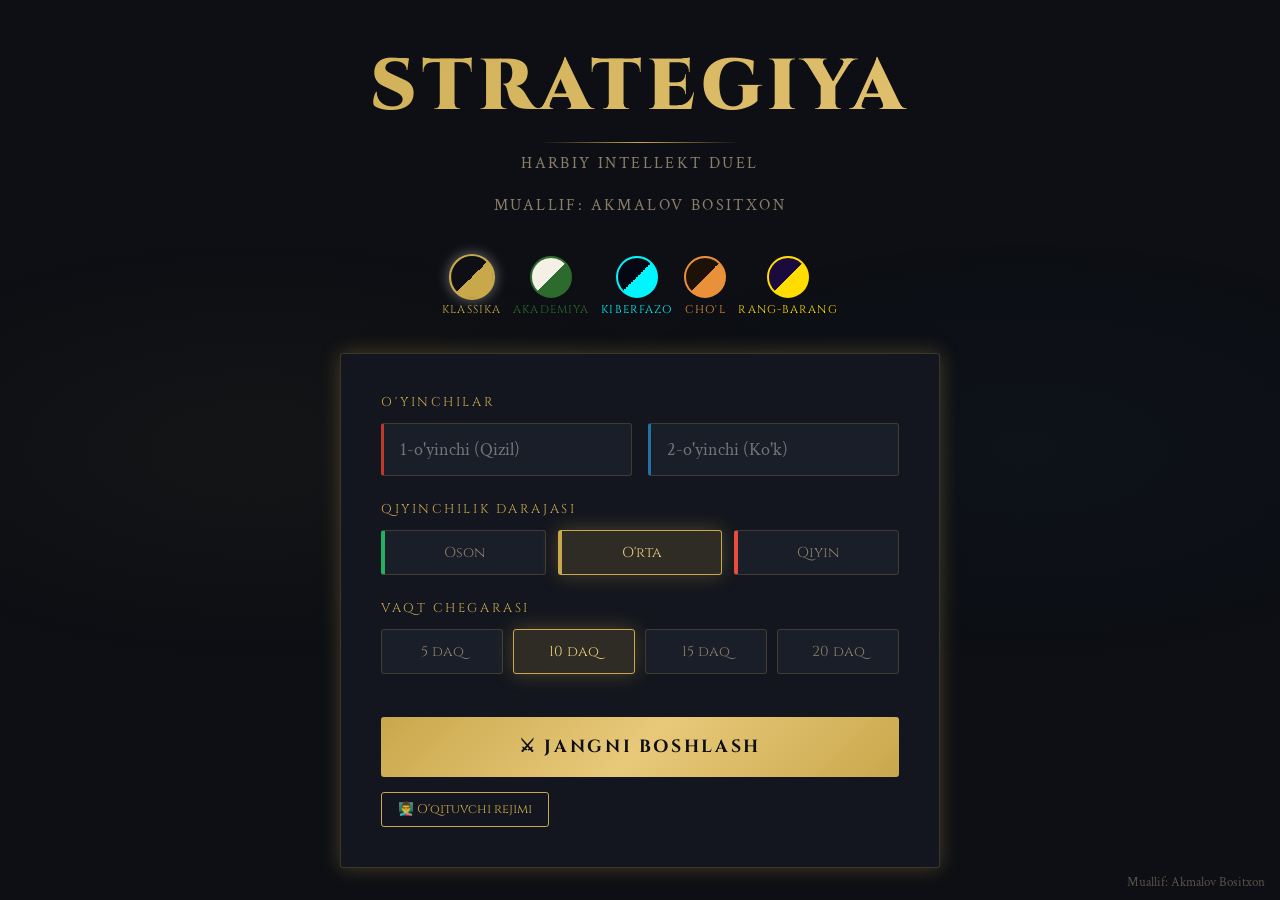
==== commit e56973c9: "Add files via upload" ====
--- a/index.html
+++ b/index.html
@@ -1,1280 +1,193 @@
 <!DOCTYPE html>
 <html lang="uz">
 <head>
-<meta charset="UTF-8">
-<meta name="viewport" content="width=device-width, initial-scale=1.0">
-<title>Strategiya — Bilim Shaxmati</title>
-<link href="https://fonts.googleapis.com/css2?family=Cinzel:wght@400;600;700;900&family=Crimson+Text:ital,wght@0,400;0,600;1,400&family=Orbitron:wght@400;700;900&family=Nunito:wght@400;700;800;900&family=Playfair+Display:wght@400;700;900&family=Josefin+Sans:wght@300;400;600;700&display=swap" rel="stylesheet">
-<style>
-
-/* ===========================
-   THEME SYSTEM (unchanged)
-   =========================== */
-
-/* --- THEME 1: OLTIN KLASSIKA (dark gold) --- */
-[data-theme="klassika"] {
-  --bg: #0d0f14;
-  --surface: #13161e;
-  --surface2: #1a1e28;
-  --accent: #c9a84c;
-  --accent2: #e8c97a;
-  --accent-dim: rgba(201,168,76,0.15);
-  --p1: #c0392b;
-  --p2: #2471a3;
-  --p1-light: rgba(192,57,43,0.35);
-  --p2-light: rgba(36,113,163,0.35);
-  --neutral: #2a2e3a;
-  --text: #e8dcc8;
-  --text-dim: #8a7d6a;
-  --border: rgba(201,168,76,0.22);
-  --modal-bg: rgba(0,0,0,0.88);
-  --board-gap: #0d0f14;
-  --success: #27ae60;
-  --fail: #c0392b;
-  --font-title: 'Cinzel', serif;
-  --font-body: 'Crimson Text', Georgia, serif;
-  --radius: 3px;
-  --board-radius: 2px;
-}
-
-/* --- THEME 2: YASHIL AKADEMIYA (light academic) --- */
-[data-theme="akademiya"] {
-  --bg: #f4f0e6;
-  --surface: #fffdf6;
-  --surface2: #f0ead8;
-  --accent: #2d6a2d;
-  --accent2: #4a9e4a;
-  --accent-dim: rgba(45,106,45,0.12);
-  --p1: #8b1a1a;
-  --p2: #1a3d6b;
-  --p1-light: rgba(139,26,26,0.18);
-  --p2-light: rgba(26,61,107,0.18);
-  --neutral: #ddd5c0;
-  --text: #2a1f0e;
-  --text-dim: #7a6a4a;
-  --border: rgba(45,106,45,0.25);
-  --modal-bg: rgba(20,12,0,0.75);
-  --board-gap: #c8bfa8;
-  --success: #1e6b1e;
-  --fail: #8b1a1a;
-  --font-title: 'Playfair Display', serif;
-  --font-body: 'Crimson Text', Georgia, serif;
-  --radius: 4px;
-  --board-radius: 2px;
-}
-
-/* --- THEME 3: KIBERFAZO (neon cyber) --- */
-[data-theme="kiberfazo"] {
-  --bg: #050812;
-  --surface: #080d1e;
-  --surface2: #0c1228;
-  --accent: #00f5ff;
-  --accent2: #7b2fff;
-  --accent-dim: rgba(0,245,255,0.1);
-  --p1: #ff2d6b;
-  --p2: #00c3ff;
-  --p1-light: rgba(255,45,107,0.25);
-  --p2-light: rgba(0,195,255,0.25);
-  --neutral: #0f1530;
-  --text: #c8e6ff;
-  --text-dim: #4a7090;
-  --border: rgba(0,245,255,0.2);
-  --modal-bg: rgba(0,5,20,0.95);
-  --board-gap: #050812;
-  --success: #00ff88;
-  --fail: #ff2d6b;
-  --font-title: 'Orbitron', monospace;
-  --font-body: 'Josefin Sans', sans-serif;
-  --radius: 2px;
-  --board-radius: 0px;
-}
-
-/* --- THEME 4: QUMLI CHO'L (warm desert) --- */
-[data-theme="chol"] {
-  --bg: #1e1208;
-  --surface: #2a1a0a;
-  --surface2: #352210;
-  --accent: #e8913a;
-  --accent2: #f5c060;
-  --accent-dim: rgba(232,145,58,0.15);
-  --p1: #c44b1b;
-  --p2: #3a7a4a;
-  --p1-light: rgba(196,75,27,0.3);
-  --p2-light: rgba(58,122,74,0.3);
-  --neutral: #3a2814;
-  --text: #f2ddb8;
-  --text-dim: #9a7a50;
-  --border: rgba(232,145,58,0.25);
-  --modal-bg: rgba(10,5,0,0.9);
-  --board-gap: #1e1208;
-  --success: #3a7a4a;
-  --fail: #c44b1b;
-  --font-title: 'Cinzel', serif;
-  --font-body: 'Josefin Sans', sans-serif;
-  --radius: 1px;
-  --board-radius: 0px;
-}
-
-/* --- THEME 5: RANG-BARANG (colorful kids) --- */
-[data-theme="rangbarang"] {
-  --bg: #1a0a3d;
-  --surface: #231452;
-  --surface2: #2e1a6a;
-  --accent: #ffdd00;
-  --accent2: #ff9f1c;
-  --accent-dim: rgba(255,221,0,0.15);
-  --p1: #ff4757;
-  --p2: #2ed573;
-  --p1-light: rgba(255,71,87,0.3);
-  --p2-light: rgba(46,213,115,0.3);
-  --neutral: #342070;
-  --text: #ffffff;
-  --text-dim: #a080d0;
-  --border: rgba(255,221,0,0.25);
-  --modal-bg: rgba(10,0,40,0.92);
-  --board-gap: #120730;
-  --success: #2ed573;
-  --fail: #ff4757;
-  --font-title: 'Nunito', sans-serif;
-  --font-body: 'Nunito', sans-serif;
-  --radius: 12px;
-  --board-radius: 8px;
-}
-
-/* ===========================
-   BASE STYLES
-   =========================== */
-* { margin:0; padding:0; box-sizing:border-box; }
-
-body {
-  background: var(--bg);
-  color: var(--text);
-  font-family: var(--font-body);
-  min-height: 100vh;
-  overflow-x: hidden;
-  transition: background 0.4s, color 0.4s;
-}
-
-/* Ambient backgrounds per theme */
-[data-theme="klassika"] body::before {
-  content:''; position:fixed; inset:0; pointer-events:none; z-index:0;
-  background:
-    radial-gradient(ellipse 60% 40% at 20% 50%, rgba(201,168,76,0.04) 0%, transparent 60%),
-    radial-gradient(ellipse 60% 40% at 80% 50%, rgba(36,113,163,0.04) 0%, transparent 60%);
-}
-[data-theme="kiberfazo"] body::before {
-  content:''; position:fixed; inset:0; pointer-events:none; z-index:0;
-  background:
-    radial-gradient(ellipse 50% 60% at 10% 20%, rgba(0,245,255,0.06) 0%, transparent 50%),
-    radial-gradient(ellipse 50% 60% at 90% 80%, rgba(123,47,255,0.08) 0%, transparent 50%);
-}
-[data-theme="rangbarang"] body::before {
-  content:''; position:fixed; inset:0; pointer-events:none; z-index:0;
-  background:
-    radial-gradient(ellipse 60% 50% at 30% 20%, rgba(255,71,87,0.08) 0%, transparent 50%),
-    radial-gradient(ellipse 60% 50% at 70% 80%, rgba(46,213,115,0.08) 0%, transparent 50%),
-    radial-gradient(ellipse 40% 40% at 50% 50%, rgba(255,221,0,0.04) 0%, transparent 50%);
-}
-
-.screen { display:none; position:relative; z-index:1; }
-.screen.active { display:flex; }
-
-/* ===========================
-   THEME SWITCHER
-   =========================== */
-.theme-switcher {
-  display: flex;
-  gap: 8px;
-  justify-content: center;
-  margin-bottom: 32px;
-  flex-wrap: wrap;
-}
-.theme-dot {
-  width: 36px; height: 36px;
-  border-radius: 50%;
-  cursor: pointer;
-  border: 3px solid transparent;
-  transition: all 0.2s;
-  position: relative;
-  display: flex; align-items: center; justify-content: center;
-  font-size: 1rem;
-}
-.theme-dot:hover { transform: scale(1.15); }
-.theme-dot.active { border-color: white; box-shadow: 0 0 12px rgba(255,255,255,0.4); transform: scale(1.1); }
-.theme-dot[data-t="klassika"] { background: linear-gradient(135deg, #0d0f14 50%, #c9a84c 50%); }
-.theme-dot[data-t="akademiya"] { background: linear-gradient(135deg, #f4f0e6 50%, #2d6a2d 50%); }
-.theme-dot[data-t="kiberfazo"] { background: linear-gradient(135deg, #050812 50%, #00f5ff 50%); }
-.theme-dot[data-t="chol"] { background: linear-gradient(135deg, #1e1208 50%, #e8913a 50%); }
-.theme-dot[data-t="rangbarang"] { background: linear-gradient(135deg, #1a0a3d 50%, #ffdd00 50%); }
-
-.theme-label {
-  font-family: var(--font-title);
-  font-size: 0.6rem;
-  letter-spacing: 0.1em;
-  text-transform: uppercase;
-  color: var(--text-dim);
-  text-align: center;
-  margin-top: 4px;
-}
-.theme-item { display: flex; flex-direction: column; align-items: center; }
-
-/* ===========================
-   SETUP SCREEN
-   =========================== */
-#setup-screen {
-  min-height:100vh;
-  flex-direction:column;
-  align-items:center;
-  justify-content:center;
-  padding:40px 20px;
-}
-
-.logo { text-align:center; margin-bottom:36px; }
-.logo-title {
-  font-family: var(--font-title);
-  font-size:clamp(2rem, 6vw, 3.8rem);
-  font-weight:900;
-  letter-spacing:0.12em;
-  background: linear-gradient(135deg, var(--accent), var(--accent2));
-  -webkit-background-clip:text; -webkit-text-fill-color:transparent;
-  background-clip: text;
-}
-[data-theme="kiberfazo"] .logo-title {
-  text-shadow: none;
-  filter: drop-shadow(0 0 20px rgba(0,245,255,0.5));
-}
-[data-theme="rangbarang"] .logo-title {
-  font-size: clamp(2.2rem, 7vw, 4.2rem);
-  font-weight: 900;
-}
-.logo-subtitle {
-  font-family: var(--font-body);
-  font-size:0.95rem;
-  color:var(--text-dim);
-  letter-spacing:0.18em;
-  text-transform:uppercase;
-  margin-top:8px;
-}
-.logo-line {
-  width:200px; height:1px;
-  background: linear-gradient(90deg, transparent, var(--accent), transparent);
-  margin:14px auto;
-}
-[data-theme="kiberfazo"] .logo-line {
-  height: 2px;
-  box-shadow: 0 0 8px var(--accent);
-}
-
-.setup-card {
-  background: var(--surface);
-  border:1px solid var(--border);
-  border-radius: var(--radius);
-  padding:36px;
-  width:100%;
-  max-width:640px;
-  position:relative;
-  transition: all 0.3s;
-}
-.setup-card::before {
-  content:'';
-  position:absolute;
-  top:-1px; left:10%; right:10%;
-  height:2px;
-  background: linear-gradient(90deg, transparent, var(--accent), transparent);
-}
-[data-theme="kiberfazo"] .setup-card {
-  box-shadow: 0 0 40px rgba(0,245,255,0.06), inset 0 0 60px rgba(0,245,255,0.02);
-}
-[data-theme="rangbarang"] .setup-card {
-  box-shadow: 0 8px 32px rgba(0,0,0,0.4);
-}
-
-.setup-section { margin-bottom:24px; }
-.setup-label {
-  font-family: var(--font-title);
-  font-size:0.7rem;
-  letter-spacing:0.2em;
-  text-transform:uppercase;
-  color:var(--accent);
-  margin-bottom:12px;
-  display:block;
-}
-.player-row { display:grid; grid-template-columns:1fr 1fr; gap:16px; }
-.player-input {
-  background: var(--surface2);
-  border:1px solid var(--border);
-  border-radius: var(--radius);
-  padding:12px 16px;
-  color:var(--text);
-  font-family: var(--font-body);
-  font-size:1.05rem;
-  width:100%;
-  transition:border-color 0.2s, box-shadow 0.2s;
-}
-.player-input:focus { outline:none; border-color:var(--accent); box-shadow: 0 0 0 3px var(--accent-dim); }
-.player-input::placeholder { color:var(--text-dim); }
-.player-input.p1 { border-left:3px solid var(--p1); }
-.player-input.p2 { border-left:3px solid var(--p2); }
-
-.time-options { display:flex; gap:10px; flex-wrap:wrap; }
-.time-btn {
-  flex:1; min-width:72px;
-  padding:10px;
-  background: var(--surface2);
-  border:1px solid var(--border);
-  border-radius: var(--radius);
-  color:var(--text-dim);
-  font-family: var(--font-title);
-  font-size:0.8rem;
-  letter-spacing:0.06em;
-  cursor:pointer;
-  transition:all 0.2s;
-  text-align:center;
-}
-.time-btn:hover { border-color:var(--accent); color:var(--accent); }
-.time-btn.selected {
-  background:var(--accent-dim);
-  border-color:var(--accent);
-  color:var(--accent2);
-}
-
-.start-btn {
-  width:100%;
-  padding:17px;
-  background: linear-gradient(135deg, var(--accent) 0%, var(--accent2) 50%, var(--accent) 100%);
-  border:none;
-  border-radius: var(--radius);
-  color: var(--bg);
-  font-family: var(--font-title);
-  font-size:1rem;
-  font-weight:700;
-  letter-spacing:0.15em;
-  text-transform:uppercase;
-  cursor:pointer;
-  transition:all 0.3s;
-  position:relative;
-  overflow:hidden;
-}
-.start-btn::before {
-  content:'';
-  position:absolute; inset:0;
-  background:linear-gradient(135deg, transparent 30%, rgba(255,255,255,0.25) 50%, transparent 70%);
-  transform:translateX(-100%);
-  transition:transform 0.5s;
-}
-.start-btn:hover::before { transform:translateX(100%); }
-.start-btn:hover { box-shadow:0 0 30px var(--accent-dim), 0 4px 20px rgba(0,0,0,0.3); transform: translateY(-1px); }
-[data-theme="kiberfazo"] .start-btn { box-shadow: 0 0 20px rgba(0,245,255,0.3); }
-[data-theme="rangbarang"] .start-btn { font-size: 1.1rem; }
-
-/* ===========================
-   GAME SCREEN
-   =========================== */
-#game-screen {
-  min-height:100vh;
-  flex-direction:column;
-  align-items:center;
-  padding:20px;
-  gap:14px;
-}
-
-.game-header {
-  width:100%;
-  max-width:900px;
-  display:grid;
-  grid-template-columns:1fr auto 1fr;
-  align-items:center;
-  gap:14px;
-}
-
-.player-panel {
-  padding:13px 18px;
-  border-radius: var(--radius);
-  transition:all 0.3s;
-}
-.player-panel.p1 {
-  background: var(--p1-light);
-  border:1px solid rgba(var(--p1-rgb, 192,57,43),0.3);
-  border-left:3px solid var(--p1);
-}
-.player-panel.p2 {
-  background: var(--p2-light);
-  border:1px solid rgba(var(--p2-rgb, 36,113,163),0.3);
-  border-right:3px solid var(--p2);
-  text-align:right;
-}
-.player-panel.p1.active { border-left-color:var(--accent); box-shadow:0 0 20px var(--accent-dim); }
-.player-panel.p2.active { border-right-color:var(--accent); box-shadow:0 0 20px var(--accent-dim); }
-[data-theme="kiberfazo"] .player-panel.p1.active { box-shadow: 0 0 25px rgba(255,45,107,0.25); }
-[data-theme="kiberfazo"] .player-panel.p2.active { box-shadow: 0 0 25px rgba(0,195,255,0.25); }
-
-.player-name { font-family: var(--font-title); font-size:0.9rem; font-weight:600; color:var(--text); }
-.player-score { font-size:2rem; font-weight:700; font-family: var(--font-title); line-height:1; }
-.p1 .player-score { color:var(--p1); }
-.p2 .player-score { color:var(--p2); }
-.player-label { font-size:0.65rem; letter-spacing:0.12em; text-transform:uppercase; color:var(--text-dim); }
-
-.timer-display { text-align:center; }
-.timer-value {
-  font-family: var(--font-title);
-  font-size:2rem; font-weight:700;
-  color:var(--accent);
-  letter-spacing:0.05em;
-}
-[data-theme="kiberfazo"] .timer-value { text-shadow: 0 0 15px var(--accent); }
-.timer-label { font-size:0.65rem; letter-spacing:0.2em; text-transform:uppercase; color:var(--text-dim); margin-top:2px; }
-.turn-indicator { font-family: var(--font-title); font-size:0.68rem; letter-spacing:0.1em; color:var(--accent); text-transform:uppercase; margin-top:4px; }
-
-/* ===========================
-   BOARD
-   =========================== */
-.board-container {
-  padding:24px;
-  background: var(--surface);
-  border:1px solid var(--border);
-  border-radius: var(--radius);
-  transition: all 0.3s;
-}
-[data-theme="kiberfazo"] .board-container {
-  box-shadow: 0 0 40px rgba(0,245,255,0.08);
-  border-color: rgba(0,245,255,0.25);
-}
-[data-theme="rangbarang"] .board-container {
-  box-shadow: 0 8px 40px rgba(0,0,0,0.5);
-}
-
-#chess-board {
-  display:grid;
-  grid-template-columns:repeat(8, 1fr);
-  gap:2px;
-  background: var(--board-gap);
-  padding:2px;
-  border-radius: var(--board-radius);
-}
-[data-theme="kiberfazo"] #chess-board { gap: 1px; }
-[data-theme="rangbarang"] #chess-board { gap: 3px; border-radius: 10px; }
-
-.cell {
-  width: clamp(48px, 7.5vw, 72px);
-  height: clamp(48px, 7.5vw, 72px);
-  display:flex;
-  align-items:center;
-  justify-content:center;
-  cursor:pointer;
-  position:relative;
-  transition:background 0.4s, box-shadow 0.2s, filter 0.2s;
-  border-radius: var(--board-radius);
-  font-size: clamp(1.8rem, 4vw, 2.8rem);
-  user-select:none;
-}
-.cell.neutral { background: var(--neutral); }
-.cell.p1 { background: var(--p1-light); }
-.cell.p2 { background: var(--p2-light); }
-.cell.selected { box-shadow:inset 0 0 0 3px var(--accent) !important; background:var(--accent-dim) !important; }
-[data-theme="kiberfazo"] .cell.selected { box-shadow: inset 0 0 0 2px var(--accent), 0 0 15px var(--accent-dim) !important; }
-[data-theme="rangbarang"] .cell.selected { box-shadow: inset 0 0 0 3px var(--accent), 0 0 12px var(--accent-dim) !important; }
-
-.cell.valid-move::after {
-  content:''; position:absolute;
-  width:28%; height:28%;
-  border-radius:50%;
-  background: var(--accent);
-  opacity: 0.6;
-}
-.cell.valid-capture::after {
-  content:''; position:absolute; inset:0;
-  border-radius: var(--board-radius);
-  box-shadow:inset 0 0 0 3px var(--accent);
-  opacity: 0.7;
-}
-.cell:hover:not(.selected) { filter:brightness(1.3); }
-.piece {
-  position:relative;
-  z-index:2;
-  line-height:1;
-  font-family: 'Segoe UI', 'Arial Unicode MS', 'Noto Sans', sans-serif;
-  font-weight: 400;
-  display: inline-block;
-  transform: scale(1);
-  transition: transform 0.15s ease;
-  text-shadow: 0 2px 4px rgba(0,0,0,0.3);
-}
-.cell:hover .piece { transform: scale(1.1); }
-
-/* Beautiful chess piece styles */
-.piece[data-piece="wK"] { 
-  color: #f5e6d0; 
-  text-shadow: 0 2px 4px rgba(0,0,0,0.4), 0 0 8px rgba(255,215,0,0.3);
-}
-.piece[data-piece="wQ"] { 
-  color: #f5e6d0; 
-  text-shadow: 0 2px 4px rgba(0,0,0,0.4), 0 0 8px rgba(255,215,0,0.3);
-}
-.piece[data-piece="wR"] { 
-  color: #f5e6d0; 
-  text-shadow: 0 2px 4px rgba(0,0,0,0.4);
-}
-.piece[data-piece="wB"] { 
-  color: #f5e6d0; 
-  text-shadow: 0 2px 4px rgba(0,0,0,0.4);
-}
-.piece[data-piece="wN"] { 
-  color: #f5e6d0; 
-  text-shadow: 0 2px 4px rgba(0,0,0,0.4);
-}
-.piece[data-piece="wP"] { 
-  color: #f5e6d0; 
-  text-shadow: 0 2px 4px rgba(0,0,0,0.4);
-}
-
-.piece[data-piece="bK"] { 
-  color: #1a1a2e; 
-  text-shadow: 0 2px 4px rgba(255,255,255,0.2);
-}
-.piece[data-piece="bQ"] { 
-  color: #1a1a2e; 
-  text-shadow: 0 2px 4px rgba(255,255,255,0.2);
-}
-.piece[data-piece="bR"] { 
-  color: #1a1a2e; 
-  text-shadow: 0 2px 4px rgba(255,255,255,0.2);
-}
-.piece[data-piece="bB"] { 
-  color: #1a1a2e; 
-  text-shadow: 0 2px 4px rgba(255,255,255,0.2);
-}
-.piece[data-piece="bN"] { 
-  color: #1a1a2e; 
-  text-shadow: 0 2px 4px rgba(255,255,255,0.2);
-}
-.piece[data-piece="bP"] { 
-  color: #1a1a2e; 
-  text-shadow: 0 2px 4px rgba(255,255,255,0.2);
-}
-
-[data-theme="klassika"] .piece[data-piece^="w"] { 
-  background: linear-gradient(135deg, #f5e6d0, #e8dcc8);
-  -webkit-background-clip: text;
-  -webkit-text-fill-color: transparent;
-  background-clip: text;
-}
-[data-theme="klassika"] .piece[data-piece^="b"] { 
-  background: linear-gradient(135deg, #2a2a3a, #1a1a2e);
-  -webkit-background-clip: text;
-  -webkit-text-fill-color: transparent;
-  background-clip: text;
-}
-
-[data-theme="akademiya"] .piece[data-piece^="w"] { 
-  color: #2a1f0e;
-  text-shadow: 0 1px 2px rgba(45,106,45,0.3);
-}
-[data-theme="akademiya"] .piece[data-piece^="b"] { 
-  color: #4a3a2a;
-  text-shadow: 0 1px 2px rgba(45,106,45,0.3);
-}
-
-[data-theme="kiberfazo"] .piece[data-piece^="w"] { 
-  color: #00f5ff;
-  text-shadow: 0 0 10px #00f5ff, 0 0 20px #00f5ff;
-}
-[data-theme="kiberfazo"] .piece[data-piece^="b"] { 
-  color: #7b2fff;
-  text-shadow: 0 0 10px #7b2fff, 0 0 20px #7b2fff;
-}
-
-[data-theme="chol"] .piece[data-piece^="w"] { 
-  color: #f2ddb8;
-  text-shadow: 0 2px 4px rgba(232,145,58,0.3);
-}
-[data-theme="chol"] .piece[data-piece^="b"] { 
-  color: #9a7a50;
-  text-shadow: 0 2px 4px rgba(232,145,58,0.3);
-}
-
-[data-theme="rangbarang"] .piece {
-  font-weight: 700;
-  text-shadow: 0 2px 4px rgba(0,0,0,0.5);
-}
-[data-theme="rangbarang"] .piece[data-piece^="w"] { color: #ffdd00; }
-[data-theme="rangbarang"] .piece[data-piece^="b"] { color: #ff9f1c; }
-
-[data-theme="kiberfazo"] .cell.p1 { box-shadow: inset 0 0 15px rgba(255,45,107,0.2); }
-[data-theme="kiberfazo"] .cell.p2 { box-shadow: inset 0 0 15px rgba(0,195,255,0.2); }
-
-.status-bar {
-  width:100%; max-width:900px;
-  text-align:center;
-  font-family: var(--font-title);
-  font-size:0.7rem;
-  letter-spacing:0.12em;
-  color:var(--text-dim);
-  min-height:18px;
-}
-
-/* ===========================
-   MODAL
-   =========================== */
-.modal-overlay {
-  display:none;
-  position:fixed; inset:0;
-  background: var(--modal-bg);
-  z-index:100;
-  align-items:center;
-  justify-content:center;
-  backdrop-filter:blur(6px);
-}
-.modal-overlay.active { display:flex; }
-.modal {
-  background: var(--surface);
-  border:1px solid var(--border);
-  border-radius: var(--radius);
-  padding:34px;
-  max-width:540px;
-  width:92%;
-  position:relative;
-  animation: modalIn 0.3s cubic-bezier(0.34,1.56,0.64,1);
-}
-@keyframes modalIn {
-  from { transform:scale(0.88) translateY(24px); opacity:0; }
-  to { transform:scale(1) translateY(0); opacity:1; }
-}
-.modal::before {
-  content:'';
-  position:absolute;
-  top:-1px; left:10%; right:10%;
-  height:2px;
-  background:linear-gradient(90deg, transparent, var(--accent), transparent);
-}
-[data-theme="kiberfazo"] .modal { box-shadow: 0 0 60px rgba(0,245,255,0.1); }
-[data-theme="rangbarang"] .modal { box-shadow: 0 20px 60px rgba(0,0,0,0.6); }
-
-.modal-badge {
-  font-family: var(--font-title);
-  font-size:0.65rem;
-  letter-spacing:0.22em;
-  text-transform:uppercase;
-  color:var(--accent);
-  margin-bottom:14px;
-  display:flex;
-  align-items:center;
-  gap:10px;
-}
-.modal-badge::before, .modal-badge::after { content:''; flex:1; height:1px; background:var(--border); }
-.modal-question {
-  font-size:1.15rem;
-  line-height:1.65;
-  color:var(--text);
-  margin-bottom:22px;
-  font-style:italic;
-}
-[data-theme="kiberfazo"] .modal-question { font-style: normal; letter-spacing: 0.02em; }
-[data-theme="rangbarang"] .modal-question { font-style: normal; font-weight: 700; font-size: 1.1rem; }
-
-.answer-options { display:grid; grid-template-columns:1fr 1fr; gap:10px; margin-bottom:18px; }
-.answer-btn {
-  padding:12px 14px;
-  background: var(--surface2);
-  border:1px solid var(--border);
-  border-radius: var(--radius);
-  color:var(--text);
-  font-family: var(--font-body);
-  font-size:0.98rem;
-  cursor:pointer;
-  transition:all 0.2s;
-  text-align:left;
-}
-.answer-btn:hover { border-color:var(--accent); color:var(--accent2); background:var(--accent-dim); }
-[data-theme="kiberfazo"] .answer-btn:hover { box-shadow: 0 0 12px rgba(0,245,255,0.15); }
-[data-theme="rangbarang"] .answer-btn { font-weight: 700; font-size: 0.9rem; }
-.answer-btn.correct { border-color: var(--success); background:rgba(var(--success-rgb,39,174,96),0.15); color: var(--success); }
-.answer-btn.wrong { border-color:var(--fail); background:rgba(var(--fail-rgb,192,57,43),0.15); color:var(--fail); }
-.answer-btn:disabled { cursor:default; }
-
-.modal-result {
-  text-align:center;
-  font-family: var(--font-title);
-  font-size:0.95rem;
-  letter-spacing:0.07em;
-  padding:12px;
-  border-radius: var(--radius);
-  display:none;
-}
-.modal-result.success { display:block; background:rgba(39,174,96,0.1); color:var(--success); border:1px solid rgba(39,174,96,0.3); }
-.modal-result.fail { display:block; background:rgba(192,57,43,0.1); color:var(--fail); border:1px solid rgba(192,57,43,0.3); }
-.modal-continue {
-  display:none;
-  width:100%;
-  margin-top:14px;
-  padding:13px;
-  background: linear-gradient(135deg, var(--accent), var(--accent2));
-  border:none;
-  border-radius: var(--radius);
-  color: var(--bg);
-  font-family: var(--font-title);
-  font-size:0.85rem;
-  font-weight:700;
-  letter-spacing:0.12em;
-  text-transform:uppercase;
-  cursor:pointer;
-  transition: opacity 0.2s, transform 0.1s;
-}
-.modal-continue:hover { opacity:0.88; transform: translateY(-1px); }
-
-/* ===========================
-   END SCREEN
-   =========================== */
-#end-screen {
-  min-height:100vh;
-  flex-direction:column;
-  align-items:center;
-  justify-content:center;
-  padding:40px 20px;
-}
-.end-card {
-  text-align:center;
-  max-width:500px;
-  width:100%;
-  background: var(--surface);
-  border:1px solid var(--border);
-  border-radius: var(--radius);
-  padding:48px 38px;
-  position:relative;
-}
-.end-card::before {
-  content:'';
-  position:absolute;
-  top:-1px; left:10%; right:10%;
-  height:2px;
-  background:linear-gradient(90deg, transparent, var(--accent), transparent);
-}
-.end-title { font-family: var(--font-title); font-size:0.75rem; letter-spacing:0.28em; text-transform:uppercase; color:var(--text-dim); margin-bottom:14px; }
-.end-winner {
-  font-family: var(--font-title);
-  font-size:clamp(1.7rem, 5vw, 2.7rem);
-  font-weight:900;
-  background:linear-gradient(135deg, var(--accent), var(--accent2));
-  -webkit-background-clip:text; -webkit-text-fill-color:transparent;
-  background-clip: text;
-  margin-bottom:8px;
-}
-.end-subtitle { color:var(--text-dim); font-size:1rem; margin-bottom:28px; font-style:italic; }
-.end-scores { display:grid; grid-template-columns:1fr 1fr; gap:16px; margin-bottom:28px; }
-.end-score-box { padding:18px; border-radius: var(--radius); }
-.end-score-box.p1 { background:var(--p1-light); border:1px solid var(--p1); }
-.end-score-box.p2 { background:var(--p2-light); border:1px solid var(--p2); }
-.end-score-name { font-family: var(--font-title); font-size:0.8rem; color:var(--text-dim); margin-bottom:6px; }
-.end-score-num { font-family: var(--font-title); font-size:2.4rem; font-weight:700; }
-.p1 .end-score-num { color:var(--p1); }
-.p2 .end-score-num { color:var(--p2); }
-.end-score-label { font-size:0.75rem; color:var(--text-dim); }
-.play-again-btn {
-  padding:14px 36px;
-  background:transparent;
-  border:1px solid var(--accent);
-  border-radius: var(--radius);
-  color:var(--accent);
-  font-family: var(--font-title);
-  font-size:0.82rem;
-  letter-spacing:0.14em;
-  text-transform:uppercase;
-  cursor:pointer;
-  transition:all 0.3s;
-}
-.play-again-btn:hover { background:var(--accent-dim); box-shadow:0 0 20px var(--accent-dim); transform: translateY(-1px); }
-
-/* ===========================
-   KIBERFAZO SCANLINES
-   =========================== */
-[data-theme="kiberfazo"] #game-screen::after,
-[data-theme="kiberfazo"] #setup-screen::after {
-  content:''; position:fixed; inset:0; pointer-events:none; z-index:200;
-  background: repeating-linear-gradient(
-    0deg,
-    rgba(0,245,255,0.015) 0px,
-    rgba(0,245,255,0.015) 1px,
-    transparent 1px,
-    transparent 3px
-  );
-}
-
-/* ===========================
-   AKADEMIYA PAPER TEXTURE
-   =========================== */
-[data-theme="akademiya"] .setup-card,
-[data-theme="akademiya"] .board-container,
-[data-theme="akademiya"] .modal,
-[data-theme="akademiya"] .end-card {
-  box-shadow: 0 4px 20px rgba(0,0,0,0.15), inset 0 0 0 1px rgba(45,106,45,0.1);
-}
-[data-theme="akademiya"] body {
-  background-image: 
-    repeating-linear-gradient(0deg, rgba(45,106,45,0.02) 0px, rgba(45,106,45,0.02) 1px, transparent 1px, transparent 28px);
-}
-
-/* ===========================
-   RANGBARANG STARS
-   =========================== */
-[data-theme="rangbarang"] #setup-screen::before,
-[data-theme="rangbarang"] #game-screen::before {
-  content:''; position:fixed; inset:0; pointer-events:none; z-index:0;
-  background-image:
-    radial-gradient(1px 1px at 20% 30%, white 0%, transparent 100%),
-    radial-gradient(1px 1px at 80% 10%, white 0%, transparent 100%),
-    radial-gradient(1px 1px at 50% 70%, rgba(255,255,255,0.6) 0%, transparent 100%),
-    radial-gradient(1px 1px at 10% 80%, rgba(255,255,255,0.4) 0%, transparent 100%),
-    radial-gradient(1px 1px at 90% 60%, rgba(255,255,255,0.5) 0%, transparent 100%),
-    radial-gradient(2px 2px at 30% 50%, rgba(255,221,0,0.4) 0%, transparent 100%),
-    radial-gradient(2px 2px at 70% 90%, rgba(46,213,115,0.3) 0%, transparent 100%);
-}
-@media (orientation: landscape) and (max-height: 500px) {
-  .game-header {
-    font-size: 0.8rem;
-  }
-  
-  .player-score {
-    font-size: 1.2rem;
-  }
-  
-  .timer-value {
-    font-size: 1.2rem;
-  }
-  
-  .board-container {
-    padding: 8px;
-  }
-}
-
-/* Large screens */
-@media (min-width: 1400px) {
-  :root {
-    --board-size: 700px;
-  }
-  
-  .cell {
-    font-size: 45px;
-  }
-}
-
-/* Print styles */
-@media print {
-  .theme-switcher,
-  .modal-overlay,
-  .start-btn,
-  .play-again-btn {
-    display: none !important;
-  }
-  
-  body {
-    background: white;
-    color: black;
-  }
-}
-
-</style>
+    <meta charset="UTF-8">
+    <meta name="viewport" content="width=device-width, initial-scale=1.0, maximum-scale=1.0, user-scalable=yes">
+    <title>Strategiya Elita — Bilim Shaxmati</title>
+    
+    <!-- Fonts -->
+    <link href="https://fonts.googleapis.com/css2?family=Cinzel:wght@400;600;700;900&family=Crimson+Text:ital,wght@0,400;0,600;1,400&family=Orbitron:wght@400;700;900&family=Nunito:wght@400;700;800;900&family=Playfair+Display:wght@400;700;900&family=Josefin+Sans:wght@300;400;600;700&display=swap" rel="stylesheet">
+    
+    <!-- CSS Files -->
+    <link rel="stylesheet" href="css/themes.css">
+    <link rel="stylesheet" href="css/style.css">
 </head>
 <body>
 
+<!-- Author Credit -->
+<div class="author-credit">Muallif: Akmalov Bositxon</div>
+
 <!-- SETUP SCREEN -->
 <div id="setup-screen" class="screen active">
-  <div class="logo">
-    <div class="logo-title" id="logo-title">STRATEGIYA</div>
-    <div class="logo-line"></div>
-    <div class="logo-subtitle">Bilim Shaxmati · Harbiy Intellekt Dueli</div>
-  </div>
+    <div class="logo">
+        <div class="logo-title">STRATEGIYA</div>
+        <div class="logo-line"></div>
+        <div class="logo-subtitle">Harbiy Intellekt Duel</div>
+        <br>
+        <div class="logo-subtitle">Muallif: Akmalov Bositxon</div>
+    </div>
 
-  <!-- THEME SWITCHER -->
-  <div class="theme-switcher">
-    <div class="theme-item">
-      <div class="theme-dot active" data-t="klassika" onclick="setTheme('klassika',this)" title="Oltin Klassika"></div>
-      <div class="theme-label">Klassika</div>
+    <!-- THEME SWITCHER - Now with visible colors -->
+    <div class="theme-switcher">
+        <div class="theme-item">
+            <div class="theme-dot active" data-t="klassika" onclick="setTheme('klassika',this)" title="Oltin Klassika" style="background: linear-gradient(135deg, #0d0f14 50%, #c9a84c 50%); border: 2px solid #c9a84c;"></div>
+            <span class="theme-label" style="color: #c9a84c;">Klassika</span>
+        </div>
+        <div class="theme-item">
+            <div class="theme-dot" data-t="akademiya" onclick="setTheme('akademiya',this)" title="Yashil Akademiya" style="background: linear-gradient(135deg, #f4f0e6 50%, #2d6a2d 50%); border: 2px solid #2d6a2d;"></div>
+            <span class="theme-label" style="color: #2d6a2d;">Akademiya</span>
+        </div>
+        <div class="theme-item">
+            <div class="theme-dot" data-t="kiberfazo" onclick="setTheme('kiberfazo',this)" title="Kiberfazo" style="background: linear-gradient(135deg, #050812 50%, #00f5ff 50%); border: 2px solid #00f5ff;"></div>
+            <span class="theme-label" style="color: #00f5ff;">Kiberfazo</span>
+        </div>
+        <div class="theme-item">
+            <div class="theme-dot" data-t="chol" onclick="setTheme('chol',this)" title="Qumli Cho'l" style="background: linear-gradient(135deg, #1e1208 50%, #e8913a 50%); border: 2px solid #e8913a;"></div>
+            <span class="theme-label" style="color: #e8913a;">Cho'l</span>
+        </div>
+        <div class="theme-item">
+            <div class="theme-dot" data-t="rangbarang" onclick="setTheme('rangbarang',this)" title="Rang-barang" style="background: linear-gradient(135deg, #1a0a3d 50%, #ffdd00 50%); border: 2px solid #ffdd00;"></div>
+            <span class="theme-label" style="color: #ffdd00;">Rang-barang</span>
+        </div>
     </div>
-    <div class="theme-item">
-      <div class="theme-dot" data-t="akademiya" onclick="setTheme('akademiya',this)" title="Yashil Akademiya"></div>
-      <div class="theme-label">Akademiya</div>
+
+    <div class="setup-card">
+        <div class="setup-section">
+            <span class="setup-label">O'yinchilar</span>
+            <div class="player-row">
+                <input class="player-input p1" id="p1-name" type="text" placeholder="1-o'yinchi (Qizil)" maxlength="20" value="">
+                <input class="player-input p2" id="p2-name" type="text" placeholder="2-o'yinchi (Ko'k)" maxlength="20" value="">
+            </div>
+        </div>
+        
+        <div class="setup-section">
+            <span class="setup-label">Qiyinchilik darajasi</span>
+            <div class="difficulty-selector">
+                <button class="difficulty-btn difficulty-easy" data-difficulty="easy" onclick="selectDifficulty('easy', this)">Oson</button>
+                <button class="difficulty-btn difficulty-medium selected" data-difficulty="medium" onclick="selectDifficulty('medium', this)">O'rta</button>
+                <button class="difficulty-btn difficulty-hard" data-difficulty="hard" onclick="selectDifficulty('hard', this)">Qiyin</button>
+            </div>
+        </div>
+        
+        <div class="setup-section">
+            <span class="setup-label">Vaqt chegarasi</span>
+            <div class="time-options">
+                <button class="time-btn" data-time="300">5 daq</button>
+                <button class="time-btn selected" data-time="600">10 daq</button>
+                <button class="time-btn" data-time="900">15 daq</button>
+                <button class="time-btn" data-time="1200">20 daq</button>
+            </div>
+        </div>
+        
+        <button class="start-btn" onclick="startGame()">⚔ Jangni boshlash</button>
+        <button class="teacher-mode-btn" onclick="toggleTeacherMode()">👨‍🏫 O'qituvchi rejimi</button>
     </div>
-    <div class="theme-item">
-      <div class="theme-dot" data-t="kiberfazo" onclick="setTheme('kiberfazo',this)" title="Kiberfazo"></div>
-      <div class="theme-label">Kiberfazo</div>
-    </div>
-    <div class="theme-item">
-      <div class="theme-dot" data-t="chol" onclick="setTheme('chol',this)" title="Qumli Cho'l"></div>
-      <div class="theme-label">Cho'l</div>
-    </div>
-    <div class="theme-item">
-      <div class="theme-dot" data-t="rangbarang" onclick="setTheme('rangbarang',this)" title="Rang-barang"></div>
-      <div class="theme-label">Rang-barang</div>
-    </div>
-  </div>
-
-  <div class="setup-card">
-    <div class="setup-section">
-      <span class="setup-label">O'yinchilar</span>
-      <div class="player-row">
-        <input class="player-input p1" id="p1-name" type="text" placeholder="1-o'yinchi (Qizil)" maxlength="20">
-        <input class="player-input p2" id="p2-name" type="text" placeholder="2-o'yinchi (Ko'k)" maxlength="20">
-      </div>
-    </div>
-    <div class="setup-section">
-      <span class="setup-label">Vaqt chegarasi</span>
-      <div class="time-options">
-        <div class="time-btn" data-time="300">5 daq</div>
-        <div class="time-btn selected" data-time="600">10 daq</div>
-        <div class="time-btn" data-time="900">15 daq</div>
-        <div class="time-btn" data-time="1200">20 daq</div>
-      </div>
-    </div>
-    <button class="start-btn" onclick="startGame()">⚔ Jangni boshlash</button>
-  </div>
 </div>
 
 <!-- GAME SCREEN -->
 <div id="game-screen" class="screen">
-  <div class="game-header">
-    <div class="player-panel p1" id="panel-p1">
-      <div class="player-label">Qizil qo'shin</div>
-      <div class="player-name" id="name-p1">1-o'yinchi</div>
-      <div class="player-score" id="score-p1">0</div>
-      <div class="player-label">katakcha</div>
+    <div class="game-header">
+        <div class="player-panel p1" id="panel-p1">
+            <div class="player-label">Qizil qo'shin</div>
+            <div class="player-name" id="name-p1">1-o'yinchi</div>
+            <div class="player-score" id="score-p1">0</div>
+            <div class="player-label">katakcha</div>
+            <div class="combo-counter" id="combo-p1" style="display: none;">0</div>
+        </div>
+        <div class="timer-display">
+            <div class="timer-value" id="timer-display">10:00</div>
+            <div class="timer-label">Qolgan vaqt</div>
+            <div class="turn-indicator" id="turn-indicator">Navbat: —</div>
+        </div>
+        <div class="player-panel p2" id="panel-p2">
+            <div class="player-label">Ko'k qo'shin</div>
+            <div class="player-name" id="name-p2">2-o'yinchi</div>
+            <div class="player-score" id="score-p2">0</div>
+            <div class="player-label">katakcha</div>
+            <div class="combo-counter" id="combo-p2" style="display: none;">0</div>
+        </div>
     </div>
-    <div class="timer-display">
-      <div class="timer-value" id="timer-display">10:00</div>
-      <div class="timer-label">Qolgan vaqt</div>
-      <div class="turn-indicator" id="turn-indicator">Navbat: —</div>
+    
+    <div class="status-bar" id="status-bar">Yurish uchun figurani tanlang</div>
+    
+    <div class="board-container">
+        <div id="chess-board"></div>
     </div>
-    <div class="player-panel p2" id="panel-p2">
-      <div class="player-label">Ko'k qo'shin</div>
-      <div class="player-name" id="name-p2">2-o'yinchi</div>
-      <div class="player-score" id="score-p2">0</div>
-      <div class="player-label">katakcha</div>
-    </div>
-  </div>
-  <div class="status-bar" id="status-bar">Yurish uchun figurani tanlang</div>
-  <div class="board-container">
-    <div id="chess-board"></div>
-  </div>
+    
+    <button class="end-game-btn" onclick="endGameEarly()">🏁 Jangni tugatish</button>
 </div>
 
 <!-- END SCREEN -->
 <div id="end-screen" class="screen">
-  <div class="end-card">
-    <div class="end-title">Jang yakunlandi</div>
-    <div class="end-winner" id="end-winner">—</div>
-    <div class="end-subtitle" id="end-subtitle">Bilim kuch — hududni nazorat qil</div>
-    <div class="end-scores">
-      <div class="end-score-box p1">
-        <div class="end-score-name" id="end-name-p1">1-o'yinchi</div>
-        <div class="end-score-num" id="end-num-p1">0</div>
-        <div class="end-score-label">katakcha</div>
-      </div>
-      <div class="end-score-box p2">
-        <div class="end-score-name" id="end-name-p2">2-o'yinchi</div>
-        <div class="end-score-num" id="end-num-p2">0</div>
-        <div class="end-score-label">katakcha</div>
-      </div>
+    <div class="end-card">
+        <div class="end-title">Jang yakunlandi</div>
+        <div class="end-winner" id="end-winner">—</div>
+        <div class="end-subtitle" id="end-subtitle">Bilim kuch — hududni nazorat qil</div>
+        <div class="checkmate-bonus" id="checkmate-bonus" style="display: none;">+5 Checkmate bonusi!</div>
+        <div class="end-scores">
+            <div class="end-score-box p1">
+                <div class="end-score-name" id="end-name-p1">1-o'yinchi</div>
+                <div class="end-score-num" id="end-num-p1">0</div>
+                <div class="end-score-label">katakcha</div>
+            </div>
+            <div class="end-score-box p2">
+                <div class="end-score-name" id="end-name-p2">2-o'yinchi</div>
+                <div class="end-score-num" id="end-num-p2">0</div>
+                <div class="end-score-label">katakcha</div>
+            </div>
+        </div>
+        <button class="play-again-btn" onclick="resetGame()">↩ Yangi jang</button>
     </div>
-    <button class="play-again-btn" onclick="resetGame()">↩ Yangi jang</button>
-  </div>
 </div>
 
 <!-- MODAL -->
 <div class="modal-overlay" id="modal">
-  <div class="modal">
-    <div class="modal-badge">Bilim sinovi</div>
-    <div class="modal-question" id="modal-question">Savol yuklanmoqda...</div>
-    <div class="answer-options" id="answer-options"></div>
-    <div class="modal-result" id="modal-result"></div>
-    <button class="modal-continue" id="modal-continue" onclick="continueAfterAnswer()">Davom etish</button>
-  </div>
+    <div class="modal">
+        <div class="modal-badge">Bilim sinovi</div>
+        <div class="question-timer" id="question-timer" style="display: none;"></div>
+        <div class="modal-question" id="modal-question">Savol yuklanmoqda...</div>
+        <div class="answer-options" id="answer-options"></div>
+        <div class="modal-result" id="modal-result"></div>
+        <button class="modal-continue" id="modal-continue" onclick="continueAfterAnswer()">Davom etish</button>
+    </div>
 </div>
 
-<script>
-// ===== THEME =====
-let currentTheme = 'klassika';
-function setTheme(t, dotEl) {
-  currentTheme = t;
-  document.documentElement.setAttribute('data-theme', t);
-  document.querySelectorAll('.theme-dot').forEach(d => d.classList.remove('active'));
-  if(dotEl) dotEl.classList.add('active');
-}
-setTheme('klassika', document.querySelector('.theme-dot[data-t="klassika"]'));
+<!-- TEACHER MODE -->
+<div class="teacher-overlay" id="teacher-overlay" onclick="toggleTeacherMode()"></div>
+<div class="teacher-panel" id="teacher-panel">
+    <div class="teacher-header">
+        <span class="teacher-title">👨‍🏫 O'qituvchi rejimi - Savollar bazasi</span>
+        <span class="teacher-close" onclick="toggleTeacherMode()">✕</span>
+    </div>
+    
+    <div class="question-list" id="question-list">
+        <!-- Questions will be dynamically added here -->
+    </div>
+    
+    <div class="add-question-form">
+        <h3 style="color: var(--accent); margin-bottom: 10px;">Yangi savol qo'shish</h3>
+        <input type="text" id="new-question" placeholder="Savol matni">
+        <input type="text" id="new-opt1" placeholder="1-variant (to'g'ri javob)">
+        <input type="text" id="new-opt2" placeholder="2-variant">
+        <input type="text" id="new-opt3" placeholder="3-variant (ixtiyoriy)">
+        <input type="text" id="new-opt4" placeholder="4-variant (ixtiyoriy)">
+        <select id="new-difficulty">
+            <option value="easy">Oson (2 variant)</option>
+            <option value="medium" selected>O'rta (4 variant)</option>
+            <option value="hard">Qiyin (4 variant + vaqt)</option>
+        </select>
+        <button class="add-question-btn" onclick="addTeacherQuestion()">Savol qo'shish</button>
+        <button class="add-question-btn" style="background: #e67e22;" onclick="exportQuestions()">📥 Savollarni eksport qilish</button>
+        <input type="file" id="import-file" accept=".json" style="display: none;" onchange="importQuestions(event)">
+        <button class="add-question-btn" style="background: #3498db;" onclick="document.getElementById('import-file').click()">📤 Savollarni import qilish</button>
+    </div>
+</div>
 
-// ===== SAVOLLAR (unchanged) =====
-const QUESTIONS = [
- // --- NAFTANDOZ ---
-  { q:"'Naftandoz' qadimgi janglarda qanday vazifani bajargan?", options:["Olovli qurol otuvchi jangchi","Suv ta'minotchi","Razvedkachi","Ot minuvchi jangchi"], correct:0 },
-  { q:"Qadimgi harbiy texnikada 'naft' nima maqsadda ishlatilgan?", options:["Dushman saflarini olov bilan sindirish","Oziq-ovqat pishirish","Ko'prik qurish","Shifobaxsh maqsadlarda"], correct:0 },
-
-  // --- QAL'A BUZUVCHI ---
-  { q:"'Qal'a buzuvchi' qo'shinlarda qanday texnikadan foydalangan?", options:["Qo'chqor (taran) va katapulta","Ot aravasi","Kamon va o'q","Zirh va qalqon"], correct:0 },
-  { q:"O'rta asrlarda qal'alarni zabt etishda qaysi usul eng keng tarqalgan edi?", options:["Uzoq muddatli qamal","To'g'ridan-to'g'ri hujum","Tungi reyd","Yashirin o'tish"], correct:0 },
-  { q:"'Fil hujumiga qarshi usul' qaysi davlat qo'shinlarida keng qo'llanilgan?", options:["Qadimgi Hindiston va Fors","Rim imperiyasi","Mo'g'ul imperiyasi","Vizantiya"], correct:0 },
-
-  // --- MANJANIQ ---
-  { q:"'Manjaniq' nima?", options:["Og'ir toshlarni uzoqqa otuvchi qadimgi jangovar mashina","Qal'a darvozasi","Harbiy ot aravaси","Zirh turi"], correct:0 },
-  { q:"'Tuzoq (qopqon)' harbiy strategiyada nimani anglatadi?", options:["Dushmanni rejalashtirilgan joyga jalb qilib mag'lub etish","Chekinish yo'lini yopish","Qal'a mudofaasi","Otliqlar hujumi"], correct:0 },
-  { q:"'Arqon' janglarda qanday maqsadda ishlatilgan?", options:["Dushman otliqlarini to'xtatish va qo'lga olish","Ko'prik qurishda","Qal'a devorini buzishda","Signal berish uchun"], correct:0 },
-  { q:"'Intizom' harbiy jihatdan nimani bildiradi?", options:["Qo'shin saflarida tartib va bo'ysunishni saqlash","Qurol turlari","Jang taktikasi","Mudofaa chizig'i"], correct:0 },
-  { q:"'Javan-g'ar' harbiy atama sifatida nimani anglatadi?", options:["Qo'shinning old safidagi bo'linma — avangard","Zahira bo'linmasi","Ot-otliq qism","Mudofaa chizig'i"], correct:0 },
-  { q:"'Izmir qamali' tarixda qaysi voqea bilan bog'liq?", options:["O'rta asr musulmon va xristian qo'shinlari o'rtasidagi qamal","Mo'g'ul istilosi","Rim-Fors urushi","Turklar hujumi"], correct:1 },
-  { q:"'Said Baraka' — bu qaysi sohaga oid tushuncha?", options:["Harbiy rahbar yoki ma'naviy lider","Qurol turi","Jang maydoni","Mudofaa inshooti"], correct:0 },
-
-  // --- MUHANDIS ---
-  { q:"Qo'shindagi 'muhandis' qanday vazifa bajaradi?", options:["Ko'prik, yo'l, istehkom qurish va buzish","Faqat qurol tayyorlash","Razvedka olib borish","Tibbiy yordam ko'rsatish"], correct:0 },
-  { q:"'Chekinish usuli' strategiyada nimani anglatadi?", options:["Dushmanни cho'zib, kuchdan qoldirish uchun ataylab chekinish","Mag'lubiyatni tan olish","Mudofaaga o'tish","Qal'aga yashirinish"], correct:0 },
-  { q:"'Qalqon' janglarda asosiy qanday vazifani bajargan?", options:["Zarba va o'qlardan himoya qilish","Hujum quroli sifatida","Signal berish uchun","Bayroq sifatida"], correct:0 },
-  { q:"'Barut' harbiy tarixda qanday inqilob yaratdi?", options:["O't o'q qurollarini vujudga keltirdi va qal'alar ahamiyatini kamaytirdi","Otliqlar ustunligini mustahkamladi","Dengiz janglari yo'q oldi","Harbiy muhandislik rivojini to'xtatdi"], correct:0 },
-  { q:"'Baran-g'ar' atamasi nimani bildiradi?", options:["Qo'shinning o'ng qanotidagi bo'linma","Mudofaa inshooti","Otliqlar rotasii","Zahira qo'shin"], correct:0 },
-  { q:"'Anqara jangi' qaysi yilda bo'lib o'tgan?", options:["1402","1453","1299","1389"], correct:0 },
-  { q:"'Zafarnoma' — bu qaysi buyuk sarkardaning asari?", options:["Amir Temur","Napoleon","Xitoy imperatori","Hannibal"], correct:0 },
-  { q:"'Yuzboshi' — bu harbiy unvon sifatida nechta jangchini boshqaruvchini anglatadi?", options:["100 ta jangchini","10 ta jangchini","1000 ta jangchini","50 ta jangchini"], correct:0 },
-
-  // --- SUVORIY ---
-  { q:"'Suvoriy' qo'shinlarda qanday rол o'ynagan?", options:["Tez harakatlanuvchi ot mingan jangchi","Piyoda askar","Qamal mutaxassisi","Razvedkachi"], correct:0 },
-  { q:"'Tungi hujum' taktikasi qanday afzalliklarga ega?", options:["Dushmanni g'aflatda qoldirish va vahima uyg'otish","Ko'proq askar jalb qilish","Qurollardan yaxshiroq foydalanish","Mudofaani mustahkamlash"], correct:0 },
-  { q:"'Sovut' nima?", options:["Askar tanasini himoya qiluvchi zirh","Hujum quroli","Otliq bo'linma","Signal vositasi"], correct:0 },
-  { q:"'Qo'shin ta'minoti' harbiy logistikada nimani anglatadi?", options:["Qo'shinga oziq-ovqat, qurol va zarur ashyolarni yetkazib berish","Jangchilarni tayyorlash","Razvedka ma'lumotlarini to'plash","Muloqot va signal tizimi"], correct:0 },
-  { q:"'G'ul (Shaxsiy qo'riqchilar)' qo'shinda qanday vazifani bajaradi?", options:["Sarkarda yoki hukmdorni shaxsiy muhofaza qilish","Old saf jangini olib borish","Razvedka missiyasi","Qurol ta'mirchilar guruh"], correct:0 },
-  { q:"'Dehli yurishi' tarixda qaysi sarkarda nomi bilan bog'liq?", options:["Amir Temur","Chingizxon","Bobur","Nod Muhammad"], correct:0 },
-  { q:"'Ot tanlash tartibi' qadimgi qo'shinlarda nima uchun muhim edi?", options:["Jang uchun eng kuchli va bardoshli otlarni tanlash","Safar paytida ovqat zaxirasini hisoblash","Qo'shinni taqsimlash","Lager o'rnatish joyin belgilash"], correct:0 },
-  { q:"'Mingboshi' — bu harbiy unvon sifatida nechta jangchini boshqaradi?", options:["1000 ta jangchini","100 ta jangchini","10 ta jangchini","10000 ta jangchini"], correct:0 },
-
-  // --- KAMONCHI ---
-  { q:"'Kamonchi' qo'shinlarda qanday ustunlik bergan?", options:["Uzoq masofadan dushman saflarini sindirish","Qal'a devorini buzish","Razvedka olib borish","Dushman otlarini egallash"], correct:0 },
-  { q:"'Pistirma' harbiy strategiyada nimani anglatadi?", options:["Dushmanни mo'ljallangan joyda kutib, g'aflatda hujum qilish","Mudofaa chizig'i","Chekinish tartibi","Qo'shin tartibini o'zgartirish"], correct:0 },
-  { q:"'Gurzi' qadimgi janglarda qanday qurol?", options:["Og'ir metall bosh qismi bo'lgan qo'l quroli","Uzoq masofali o'q otadigan qurol","Otliq bo'linma uchun nayzasi","Zirh turi"], correct:0 },
-  { q:"'Joy tanlash (pozitsiya)' strategiyasida nimani hisobga olish kerak?", options:["Baland joy, quyosh tomoni, suv manbai va chekinish yo'llari","Faqat dushman soni","Qurol miqdori","Yil fasli"], correct:0 },
-  { q:"'Nog'orachilar' qadimgi qo'shinlarda qanday rol o'ynagan?", options:["Nog'ora chalib signal berish va jangchilar ruhini ko'tarish","Meditsina xizmati","Qurol tayyorlash","Qal'a qurish"], correct:0 },
-  { q:"'Qunduz6 jangi' qaysi davr va mintaqaga oid?", options:["O'rta Osiyo harbiy tarixi — Qunduz shahri atrofidagi janglar","Qadimgi Rim janglar","O'rta asr Yevropa","Mo'g'ullar istilosigacha"], correct:0 },
-  { q:"'Mahmud Taybodiy' kim bo'lgan?", options:["O'rta Osiyo harbiy tarixidagi taniqli shaxs","Yunon faylasufi","Rim sarkardasi","Xitoy imperatori"], correct:0 },
-  { q:"'Tumanboshi' — bu unvon nechta jangchiga boshchilik qilishni anglatadi?", options:["10 000 jangchi","1 000 jangchi","100 jangchi","100 000 jangchi"], correct:0 },
-
-  // --- PIYODALAR ---
-  { q:"'Piyoda askar' qo'shinda qanday asosiy vazifani bajaradi?", options:["Jang maydonini to'g'ridan-to'g'ri nazorat qilish","Uzoq masofali o'q otish","Ot ustida hujum","Qamal ishlarini boshqarish"], correct:0 },
-  { q:"'To'siqdan o'tish' harbiy operatsiyada nimani anglatadi?", options:["Daryo, qal'a yoki tabiiy to'siqni yengib o'tish usullari","Mudofaa tizimini mustahkamlash","Qo'shin tartibini o'zgartirish","Razvedka olib borish"], correct:0 },
-  { q:"'O'q-yoy' qaysi davr qo'shinlarida eng asosiy uzoq masofali qurol hisoblangan?", options:["Qadimgi va o'rta asrlar davri qo'shinlarida","Faqat mo'g'ul qo'shinlarida","Faqat o'rta asr Yevropa qo'shinlarida","Faqat Turkiy xonliklarida"], correct:0 },
-  { q:"'Josuslik (razvedka)' harbiy jihatdan qanday ahamiyatga ega?", options:["Dushman kuchi, joylashuvi va niyati haqida oldindan ma'lumot to'plash","Qo'shinga oziq-ovqat ta'minoti","Istehkom qurish","Signal tizimini boshqarish"], correct:0 },
-  { q:"'Bayroqdirlar' qo'shinda qanday vazifani bajargan?", options:["Bayroq ko'tarib ruhni ko'tarish va qo'shinni yo'naltirish","Hujumda birinchi saf","Mudofaada oxirgi saf","Razvedka guruhi"], correct:0 },
-  { q:"'Terek jangi' (1395) kim bilan kim o'rtasida bo'lgan?", options:["Amir Temur va To'xtamish xon o'rtasida","Chingizxon va Xorazmshoh o'rtasida","Bobur va Lodi sulola o'rtasida","Sohibqiron va Usmon sultoni o'rtasida"], correct:0 },
-  { q:"'Mashvarat (maslahat)' harbiy qaror qabul qilishda qanday rol o'ynaydi?", options:["Tajribali sarkardalar va maslahatchilar bilan birgalikda eng to'g'ri strategiyani ishlab chiqish","Faqat bosh sarkarda buyrug'ini bajarish","Dushman bilan muzokaralar olib borish","Qo'shin tartibini tekshirish"], correct:0 },
-  { q:"'Amir' — bu unvon harbiy ierarxiyada nimani bildiradi?", options:["Harbiy boshliq, qo'mondon yoki yuqori martabali rahbar","Oddiy askar","Razvedkachi","Muhandis"], correct:0 },
-
-  // --- IZOFA ---
-  { q:"'Izofa' — bu grammatik tushuncha, lekin harbiy terminologiyada qanday ishlatiladi?", options:["Nom va sifatni bog'lash, masalan 'Amir Temur' — amir + ismi","Harbiy bo'linma nomi","Qurol turi","Jang taktikasi"], correct:0 },
-  { q:"'Qamal san'ati' nima?", options:["Qal'a yoki shaharni qamal qilib zabt etish strategiyasi va taktikasi","Razvedka usullari","Otliqlar harakati","Mudofaa inshooti qurish"], correct:0 },
-  { q:"'Qilich' qanday qurol turiga kiradi?", options:["Yaqin masofali kesuvchi va sanqituvchi qurol","Uzoq masofali qurol","Og'ir zirhli qurol","Otliq uchun maxsus qurol"], correct:0 },
-  { q:"'Ruhiy bosim (Dahshat solish)' strategiyada qanday maqsadda ishlatilgan?", options:["Dushman ruhini sindirish va taslim bo'lishga undash","Qo'shin tartibini mustahkamlash","Razvedka ma'lumotlarini to'plash","Mudofaani kuchaytirish"], correct:0 },
-  { q:"'Markaz (Qalb)' jang tartibida nimani anglatadi?", options:["Qo'shinning o'rta asosiy qismi — eng muhim taktik element","Qo'mondon joylashgan joy","Zahira bo'linmasi","Old saf otliq qismi"], correct:0 },
-  { q:"'Loy jangi' harbiy tarixda nima uchun muhim?", options:["Loy va botqoq jang maydoni taktik harakatlarni qiyinlashtiradi","Loy mudofaa inshooti sifatida","Loy ko'prik qurishda ishlatilgan","Loy qurol saqlashda zarur"], correct:0 },
-  { q:"'Kuchadolatda' — bu ibora harbiy kontekstda nimani anglatadi?", options:["Ko'cha va shahar ko'chamlarida qo'shinlar bilan olib boriladigan shahar jangi","Ochiq maydondagi jang","Suv ustidagi jang","Tungi operatsiya"], correct:0 },
-  { q:"'Tuzuklar' — bu qaysi buyuk hukmdorning asari?", options:["Amir Temurning harbiy va davlat boshqaruvi qoidalari to'plami","Chingizxonning qonunlar to'plami","Atobeklarning farmonnomasi","Somoniylar davlat nizomi"], correct:0 },
-
-  // --- HIRAVUL ---
-  { q:"'Hiravul' harbiy terminologiyada nimani anglatadi?", options:["Qo'shinning eng oldingi — avangard — bo'linmasi","Zahira qo'shin","Bosh qo'mondon muhofazasi","Signal bo'linmasi"], correct:0 },
-  { q:"'Xitoy safari' tarixda Amir Temurning qaysi niyati bilan bog'liq?", options:["Temurning Xitoyga yurish rejalashtirgani, lekin vafoti sababli amalga oshmay qolgan yurish","Chingizxonning Xitoyni zabt etishi","Mo'g'ullarning Xitoy istilosi","Ming sulolasining g'arbga yurishi"], correct:0 },
-  { q:"'Ko'ragon' — bu unvon nima ma'noni anglatadi?", options:["Mo'g'ul xonlari sulolasi bilan qarindosh bo'lgan hukmdorlar unvoni","Oddiy jangchi unvoni","Qurol ustasi","Harbiy muhandis"], correct:0 },
-  { q:"'Jasorat' jangda qanday ahamiyatga ega?", options:["Xavf-xatardan qo'rqmaslik, jangda g'ayrat va qat'iyat ko'rsatish","Tez chekinish mahorati","Yashirincha harakat qilish","Raqibni aldash san'ati"], correct:0 },
-  { q:"'Nayza' qaysi qurol turiga kiradi?", options:["Uzoq sopli uchli harbiy qurol — piyoda va otliqlar uchun","Kesuvchi qilich turi","Uloqtiriladigan qurol","Mudofaa qalqoni"], correct:0 },
-  { q:"'Ra'gbat' — jangchilarni rag'batlantirish qanday usullarda amalga oshirilgan?", options:["O'lja va'da qilish, unvon berish, e'tirof etish","Jazolash tahdidi","Faqat pul to'lash","Qurol berish"], correct:0 },
-  { q:"'Qanbul' — bu qaysi harbiy atama?", options:["Strategik muhim hudud yoki o'tish nuqtasi","Qurol turi","Jang tartibi","Mudofaa inshootining bir qismi"], correct:0 },
-  { q:"'Yetti yillik yurish' qaysi sarkarda bilan bog'liq?", options:["Amir Temurning G'arbga 7 yillik harbiy yurishi (1399-1404)","Iskandarning Sharqqa yurishi","Chingizxonning g'arbga yurishi","Napoleonning Rossiyaga yurishi"], correct:0 },
-  { q:"'Turkning bosh bo'g'ini' iborasi harbiy-tarixiy kontekstda nimani anglatadi?", options:["Turkiy harbiy kuchning asosi va markaziy rahbarlik tizimi","Qurol turi","Jang taktikasi","Mudofaa inshootlari"], correct:0 },
-  { q:"'Yasoq' — Chingizxon yaratgan yasoq (Yasa) qanday hujjat?", options:["Mo'g'ul imperiyasining harbiy va fuqarolik qonunlar to'plami","Faqat harbiy nizom","Soliq to'lash qoidalari","Savdo shartnomasi"], correct:0 },
-  { q:"'Sopqon-tosh' nima?", options:["Dushman saflariga tosh otib sindirish uchun ishlatiladigan mancineq o'q-dori","Qurol turi","Qal'a materiali","Suv o'tkazgich"], correct:0 },
-  { q:"'Jazo' harbiy intizom tizimida qanday rol o'ynagan?", options:["Qo'shin tartibini saqlash va bo'ysunmaslikni oldini olish vositasi","Dushman bilan muzokaralar","Qo'shinni birlashtirish","Jangchilarni tanlash usuli"], correct:0 },
-  { q:"'O'nboshi' — bu unvon nechta jangchini boshqarishni anglatadi?", options:["10 ta jangchini","5 ta jangchini","100 ta jangchini","50 ta jangchini"], correct:0 },
-
-  // QO'SHIMCHA UMUMIY SAVOLLAR
-  { q:"Mo'g'ul qo'shinlarida asosiy harbiy taktika qanday edi?", options:["Tez otliq harakatlanish va yoy o'qi bilan uzoq masofali hujum","Piyoda jangchilar bilan to'g'ridan-to'g'ri hujum","Qal'alar qurib mudofaa","Kema janglar"], correct:0 },
-  { q:"Amir Temur qo'shinining asosiy kuchi nimadan iborat edi?", options:["Og'ir qurollangan otliqlar va mohir o'q otuvchilar","Faqat piyoda askarlar","Fil qo'shini","Dengiz kuchlari"], correct:0 },
-  { q:"'Strategiya' so'zi qaysi tildan kelib chiqqan?", options:["Yunon tilidan — 'stratos' (qo'shin) + 'agein' (boshqarmoq)","Lotin tilidan","Arab tilidan","Fors tilidan"], correct:0 },
-  { q:"Qadimgi Xitoy harbiy traktatida 'O'zingni bil, dushmaningni bil' iborasi qaysi asarda keltirilgan?", options:["Sun-Szining 'Urush san'ati' asarida","Klauzevitzning 'Urush haqida' asarida","Makiavellining 'Shoh' asarida","Amir Temurning 'Tuzuklari'da"], correct:0 },
-  { q:"'Taktika' va 'strategiya' o'rtasidagi farq nima?", options:["Taktika — alohida jang usullari, strategiya — umumiy urush rejasi","Ular bir xil tushuncha","Taktika — uzoq muddatli, strategiya — qisqa muddatli","Taktika — quruqlikda, strategiya — dengizda"], correct:0 },
-  { q:"O'rta asrlarda 'Silk Road' (Buyuk Ipak yo'li) harbiy jihatdan qanday ahamiyat kasb etgan?", options:["Harbiy kuchlarni tez ko'chirish va harbiy ma'lumot uzatish yo'li bo'lgan","Faqat tijorat maqsadida ishlatilgan","Faqat diplomatik aloqalarda","Qishloq xo'jaligi uchun"], correct:0 },
-];
-
-// ===== CHESS ENGINE =====
-// Beautiful chess piece icons (Unicode chess symbols)
-const PIECES = {
-  wK:'♔', wQ:'♕', wR:'♖', wB:'♗', wN:'♘', wP:'♙',
-  bK:'♚', bQ:'♛', bR:'♜', bB:'♝', bN:'♞', bP:'♟',
-};
-
-function initBoard() {
-  const b = Array(8).fill(null).map(()=>Array(8).fill(null));
-  b[0]=['bR','bN','bB','bQ','bK','bB','bN','bR'];
-  b[1]=['bP','bP','bP','bP','bP','bP','bP','bP'];
-  b[6]=['wP','wP','wP','wP','wP','wP','wP','wP'];
-  b[7]=['wR','wN','wB','wQ','wK','wB','wN','wR'];
-  return b;
-}
-let board=initBoard(), cellOwner=Array(8).fill(null).map(()=>Array(8).fill(null));
-let currentPlayer='p1', selectedCell=null, validMoves=[], timerSeconds=600;
-let timerInterval=null, gameActive=false, pendingMove=null;
-let playerNames={p1:"1-o'yinchi", p2:"2-o'yinchi"};
-let questionPool=[...QUESTIONS].sort(()=>Math.random()-0.5), questionIndex=0;
-
-function getQuestion(){
-  if(questionIndex>=questionPool.length){questionPool=[...QUESTIONS].sort(()=>Math.random()-0.5);questionIndex=0;}
-  return questionPool[questionIndex++];
-}
-
-document.querySelectorAll('.time-btn').forEach(btn=>{
-  btn.addEventListener('click',()=>{
-    document.querySelectorAll('.time-btn').forEach(b=>b.classList.remove('selected'));
-    btn.classList.add('selected');
-  });
-});
-
-function startGame(){
-  const p1=document.getElementById('p1-name').value.trim()||"1-o'yinchi";
-  const p2=document.getElementById('p2-name').value.trim()||"2-o'yinchi";
-  playerNames={p1,p2};
-  const tb=document.querySelector('.time-btn.selected');
-  timerSeconds=parseInt(tb?.dataset.time||600);
-  board=initBoard(); cellOwner=Array(8).fill(null).map(()=>Array(8).fill(null));
-  currentPlayer='p1'; selectedCell=null; validMoves=[]; pendingMove=null;
-  questionIndex=0; questionPool=[...QUESTIONS].sort(()=>Math.random()-0.5);
-  gameActive=true;
-  document.getElementById('name-p1').textContent=p1;
-  document.getElementById('name-p2').textContent=p2;
-  showScreen('game-screen'); renderBoard(); updateHeader(); startTimer();
-}
-
-function showScreen(id){document.querySelectorAll('.screen').forEach(s=>s.classList.remove('active'));document.getElementById(id).classList.add('active');}
-
-function startTimer(){
-  clearInterval(timerInterval); updateTimerDisplay();
-  timerInterval=setInterval(()=>{timerSeconds--;updateTimerDisplay();if(timerSeconds<=0){clearInterval(timerInterval);endGame();}},1000);
-}
-function updateTimerDisplay(){
-  const m=Math.floor(timerSeconds/60),s=timerSeconds%60;
-  document.getElementById('timer-display').textContent=`${m}:${s.toString().padStart(2,'0')}`;
-  const el=document.getElementById('timer-display');
-  if(timerSeconds<=60) el.style.color='#e74c3c';
-  else if(timerSeconds<=180) el.style.color='#e67e22';
-  else el.style.color='var(--accent)';
-}
-function updateHeader(){
-  const sc=countScores();
-  document.getElementById('score-p1').textContent=sc.p1;
-  document.getElementById('score-p2').textContent=sc.p2;
-  document.getElementById('panel-p1').classList.toggle('active',currentPlayer==='p1');
-  document.getElementById('panel-p2').classList.toggle('active',currentPlayer==='p2');
-  document.getElementById('turn-indicator').textContent=`Navbat: ${currentPlayer==='p1'?playerNames.p1:playerNames.p2}`;
-}
-function countScores(){let p1=0,p2=0;for(let r=0;r<8;r++)for(let c=0;c<8;c++){if(cellOwner[r][c]==='p1')p1++;else if(cellOwner[r][c]==='p2')p2++;}return{p1,p2};}
-
-function renderBoard(){
-  const el=document.getElementById('chess-board'); el.innerHTML='';
-  for(let r=0;r<8;r++) for(let c=0;c<8;c++){
-    const cell=document.createElement('div');
-    cell.className='cell';
-    cell.classList.add(cellOwner[r][c]||'neutral');
-    if(selectedCell&&selectedCell[0]===r&&selectedCell[1]===c) cell.classList.add('selected');
-    if(validMoves.some(([vr,vc])=>vr===r&&vc===c)) cell.classList.add(board[r][c]?'valid-capture':'valid-move');
-    const piece=board[r][c];
-    if(piece){
-      const sp=document.createElement('span'); 
-      sp.className='piece'; 
-      sp.textContent=PIECES[piece];
-      sp.setAttribute('data-piece', piece);
-      cell.appendChild(sp);
-    }
-    cell.addEventListener('click',()=>onCellClick(r,c));
-    el.appendChild(cell);
-  }
-}
-
-function onCellClick(r,c){
-  if(!gameActive) return;
-  const piece=board[r][c];
-  const isMine=piece&&((currentPlayer==='p1'&&piece[0]==='w')||(currentPlayer==='p2'&&piece[0]==='b'));
-  if(selectedCell&&validMoves.some(([vr,vc])=>vr===r&&vc===c)){initiateMove(selectedCell[0],selectedCell[1],r,c);return;}
-  if(isMine){selectedCell=[r,c];validMoves=getLegalMoves(r,c,board);setStatus(`${PIECES[piece]} tanlandi — katakcha tanlang`);}
-  else{selectedCell=null;validMoves=[];setStatus("O'z figurangizni tanlang");}
-  renderBoard();
-}
-function setStatus(m){document.getElementById('status-bar').textContent=m;}
-function initiateMove(fr,fc,tr,tc){pendingMove={fr,fc,tr,tc};showModal(getQuestion());}
-
-function showModal(q){
-  document.getElementById('modal-question').textContent=q.q;
-  const opts=document.getElementById('answer-options'); opts.innerHTML='';
-  const sh=q.options.map((o,i)=>({text:o,idx:i})).sort(()=>Math.random()-0.5);
-  sh.forEach(({text,idx})=>{
-    const btn=document.createElement('button'); btn.className='answer-btn'; btn.textContent=text;
-    btn.addEventListener('click',()=>checkAnswer(idx===q.correct,btn,sh,q.correct));
-    opts.appendChild(btn);
-  });
-  document.getElementById('modal-result').className='modal-result';
-  document.getElementById('modal-result').textContent='';
-  document.getElementById('modal-continue').style.display='none';
-  document.getElementById('modal').classList.add('active');
-}
-function checkAnswer(isCorrect,clickedBtn,sh,correctIdx){
-  document.querySelectorAll('.answer-btn').forEach(b=>b.disabled=true);
-  document.querySelectorAll('.answer-btn').forEach((b,i)=>{if(sh[i].idx===correctIdx)b.classList.add('correct');});
-  if(!isCorrect) clickedBtn.classList.add('wrong');
-  const re=document.getElementById('modal-result');
-  if(isCorrect){re.className='modal-result success';re.textContent="✓ To'g'ri! Yurish hisoblanadi. Katakcha egallanadi.";}
-  else{re.className='modal-result fail';re.textContent="✗ Noto'g'ri. Yurish bekor qilindi. Navbat raqibga o'tadi.";}
-  document.getElementById('modal-continue').dataset.correct=isCorrect?'1':'0';
-  document.getElementById('modal-continue').style.display='block';
-}
-function continueAfterAnswer(){
-  const ok=document.getElementById('modal-continue').dataset.correct==='1';
-  document.getElementById('modal').classList.remove('active');
-  if(ok&&pendingMove){
-    const{fr,fc,tr,tc}=pendingMove;
-    board[tr][tc]=board[fr][fc]; board[fr][fc]=null;
-    if(board[tr][tc]==='wP'&&tr===0) board[tr][tc]='wQ';
-    if(board[tr][tc]==='bP'&&tr===7) board[tr][tc]='bQ';
-    cellOwner[tr][tc]=currentPlayer;
-    setStatus(`Yurish muvaffaqiyatli! ${playerNames[currentPlayer]} katakchani egalladi.`);
-  } else {
-    setStatus(`Noto'g'ri javob. Navbat ${currentPlayer==='p1'?playerNames.p2:playerNames.p1} ga o'tadi.`);
-  }
-  const w=checkGameOver(); if(w){endGame(w);return;}
-  currentPlayer=currentPlayer==='p1'?'p2':'p1';
-  selectedCell=null; validMoves=[]; pendingMove=null;
-  renderBoard(); updateHeader();
-}
-function checkGameOver(){let wK=false,bK=false;for(let r=0;r<8;r++)for(let c=0;c<8;c++){if(board[r][c]==='wK')wK=true;if(board[r][c]==='bK')bK=true;}if(!wK)return'p2';if(!bK)return'p1';return null;}
-function endGame(wo){
-  gameActive=false; clearInterval(timerInterval);
-  const sc=countScores(); let w=wo;
-  if(!w){if(sc.p1>sc.p2)w='p1';else if(sc.p2>sc.p1)w='p2';else w='draw';}
-  document.getElementById('end-name-p1').textContent=playerNames.p1;
-  document.getElementById('end-name-p2').textContent=playerNames.p2;
-  document.getElementById('end-num-p1').textContent=sc.p1;
-  document.getElementById('end-num-p2').textContent=sc.p2;
-  if(w==='draw'){document.getElementById('end-winner').textContent='Durrang!';document.getElementById('end-subtitle').textContent='Bilim va strategiyada tenglik';}
-  else{document.getElementById('end-winner').textContent=playerNames[w];document.getElementById('end-subtitle').textContent=wo?`Shoh mat — mutlaq g'alaba!`:`${sc[w]} katakcha — hudud nazorati`;}
-  setTimeout(()=>showScreen('end-screen'),600);
-}
-function resetGame(){clearInterval(timerInterval);showScreen('setup-screen');}
-
-function getLegalMoves(r,c,b){
-  const piece=b[r][c]; if(!piece)return[];
-  const t=piece[1],co=piece[0],moves=[];
-  const inB=(r,c)=>r>=0&&r<8&&c>=0&&c<8;
-  const isE=(r,c)=>inB(r,c)&&b[r][c]&&b[r][c][0]!==co;
-  const emp=(r,c)=>inB(r,c)&&!b[r][c];
-  const cG=(r,c)=>inB(r,c)&&(!b[r][c]||b[r][c][0]!==co);
-  const sl=(dr,dc)=>{let nr=r+dr,nc=c+dc;while(inB(nr,nc)){if(b[nr][nc]){if(isE(nr,nc))moves.push([nr,nc]);break;}moves.push([nr,nc]);nr+=dr;nc+=dc;}};
-  if(t==='P'){const d=co==='w'?-1:1,sr=co==='w'?6:1;if(emp(r+d,c)){moves.push([r+d,c]);if(r===sr&&emp(r+2*d,c))moves.push([r+2*d,c]);}if(isE(r+d,c-1))moves.push([r+d,c-1]);if(isE(r+d,c+1))moves.push([r+d,c+1]);}
-  else if(t==='R'){[[-1,0],[1,0],[0,-1],[0,1]].forEach(([dr,dc])=>sl(dr,dc));}
-  else if(t==='B'){[[-1,-1],[-1,1],[1,-1],[1,1]].forEach(([dr,dc])=>sl(dr,dc));}
-  else if(t==='Q'){[[-1,0],[1,0],[0,-1],[0,1],[-1,-1],[-1,1],[1,-1],[1,1]].forEach(([dr,dc])=>sl(dr,dc));}
-  else if(t==='N'){[[-2,-1],[-2,1],[-1,-2],[-1,2],[1,-2],[1,2],[2,-1],[2,1]].forEach(([dr,dc])=>{if(cG(r+dr,c+dc))moves.push([r+dr,c+dc]);});}
-  else if(t==='K'){
-    [[-1,-1],[-1,0],[-1,1],[0,-1],[0,1],[1,-1],[1,0],[1,1]].forEach(([dr,dc])=>{if(cG(r+dr,c+dc))moves.push([r+dr,c+dc]);});
-    if(co==='w'&&r===7&&c===4){if(b[7][7]==='wR'&&!b[7][5]&&!b[7][6])moves.push([7,6]);if(b[7][0]==='wR'&&!b[7][1]&&!b[7][2]&&!b[7][3])moves.push([7,2]);}
-    if(co==='b'&&r===0&&c===4){if(b[0][7]==='bR'&&!b[0][5]&&!b[0][6])moves.push([0,6]);if(b[0][0]==='bR'&&!b[0][1]&&!b[0][2]&&!b[0][3])moves.push([0,2]);}
-  }
-  return moves;
-}
-</script>
+<!-- JavaScript Files -->
+<script src="js/questions.js"></script>
+<script src="js/audio.js"></script>
+<script src="js/chess-engine.js"></script>
+<script src="js/teacher-mode.js"></script>
+<script src="js/main.js"></script>
 </body>
 </html>
--- a/css/themes.css
+++ b/css/themes.css
@@ -0,0 +1,216 @@
+/* ===========================
+   THEME SYSTEM
+   =========================== */
+
+[data-theme="klassika"] {
+    --bg: #0d0f14;
+    --surface: #13161e;
+    --surface2: #1a1e28;
+    --accent: #c9a84c;
+    --accent2: #e8c97a;
+    --accent-dim: rgba(201,168,76,0.15);
+    --p1: #c0392b;
+    --p2: #2471a3;
+    --p1-light: rgba(192,57,43,0.35);
+    --p2-light: rgba(36,113,163,0.35);
+    --neutral: #2a2e3a;
+    --text: #e8dcc8;
+    --text-dim: #8a7d6a;
+    --border: rgba(201,168,76,0.22);
+    --modal-bg: rgba(0,0,0,0.88);
+    --board-gap: #0d0f14;
+    --success: #27ae60;
+    --fail: #c0392b;
+    --font-title: 'Cinzel', serif;
+    --font-body: 'Crimson Text', Georgia, serif;
+    --radius: 3px;
+    --board-radius: 2px;
+    --glow: 0 0 20px rgba(201,168,76,0.3);
+    --glow-intense: 0 0 30px rgba(201,168,76,0.6);
+}
+
+[data-theme="akademiya"] {
+    --bg: #f4f0e6;
+    --surface: #fffdf6;
+    --surface2: #f0ead8;
+    --accent: #2d6a2d;
+    --accent2: #4a9e4a;
+    --accent-dim: rgba(45,106,45,0.12);
+    --p1: #8b1a1a;
+    --p2: #1a3d6b;
+    --p1-light: rgba(139,26,26,0.18);
+    --p2-light: rgba(26,61,107,0.18);
+    --neutral: #ddd5c0;
+    --text: #2a1f0e;
+    --text-dim: #7a6a4a;
+    --border: rgba(45,106,45,0.25);
+    --modal-bg: rgba(20,12,0,0.75);
+    --board-gap: #c8bfa8;
+    --success: #1e6b1e;
+    --fail: #8b1a1a;
+    --font-title: 'Playfair Display', serif;
+    --font-body: 'Crimson Text', Georgia, serif;
+    --radius: 4px;
+    --board-radius: 2px;
+    --glow: 0 0 20px rgba(45,106,45,0.3);
+    --glow-intense: 0 0 30px rgba(45,106,45,0.6);
+}
+
+[data-theme="kiberfazo"] {
+    --bg: #050812;
+    --surface: #080d1e;
+    --surface2: #0c1228;
+    --accent: #00f5ff;
+    --accent2: #7b2fff;
+    --accent-dim: rgba(0,245,255,0.1);
+    --p1: #ff2d6b;
+    --p2: #00c3ff;
+    --p1-light: rgba(255,45,107,0.25);
+    --p2-light: rgba(0,195,255,0.25);
+    --neutral: #0f1530;
+    --text: #c8e6ff;
+    --text-dim: #4a7090;
+    --border: rgba(0,245,255,0.2);
+    --modal-bg: rgba(0,5,20,0.95);
+    --board-gap: #050812;
+    --success: #00ff88;
+    --fail: #ff2d6b;
+    --font-title: 'Orbitron', monospace;
+    --font-body: 'Josefin Sans', sans-serif;
+    --radius: 2px;
+    --board-radius: 0px;
+    --glow: 0 0 20px #00f5ff;
+    --glow-intense: 0 0 30px #00f5ff, 0 0 30px #7b2fff;
+}
+
+[data-theme="chol"] {
+    --bg: #1e1208;
+    --surface: #2a1a0a;
+    --surface2: #352210;
+    --accent: #e8913a;
+    --accent2: #f5c060;
+    --accent-dim: rgba(232,145,58,0.15);
+    --p1: #c44b1b;
+    --p2: #3a7a4a;
+    --p1-light: rgba(196,75,27,0.3);
+    --p2-light: rgba(58,122,74,0.3);
+    --neutral: #3a2814;
+    --text: #f2ddb8;
+    --text-dim: #9a7a50;
+    --border: rgba(232,145,58,0.25);
+    --modal-bg: rgba(10,5,0,0.9);
+    --board-gap: #1e1208;
+    --success: #3a7a4a;
+    --fail: #c44b1b;
+    --font-title: 'Cinzel', serif;
+    --font-body: 'Josefin Sans', sans-serif;
+    --radius: 1px;
+    --board-radius: 0px;
+    --glow: 0 0 20px rgba(232,145,58,0.4);
+    --glow-intense: 0 0 30px rgba(232,145,58,0.7);
+}
+
+[data-theme="rangbarang"] {
+    --bg: #1a0a3d;
+    --surface: #231452;
+    --surface2: #2e1a6a;
+    --accent: #ffdd00;
+    --accent2: #ff9f1c;
+    --accent-dim: rgba(255,221,0,0.15);
+    --p1: #ff4757;
+    --p2: #2ed573;
+    --p1-light: rgba(255,71,87,0.3);
+    --p2-light: rgba(46,213,115,0.3);
+    --neutral: #342070;
+    --text: #ffffff;
+    --text-dim: #a080d0;
+    --border: rgba(255,221,0,0.25);
+    --modal-bg: rgba(10,0,40,0.92);
+    --board-gap: #120730;
+    --success: #2ed573;
+    --fail: #ff4757;
+    --font-title: 'Nunito', sans-serif;
+    --font-body: 'Nunito', sans-serif;
+    --radius: 12px;
+    --board-radius: 8px;
+    --glow: 0 0 20px rgba(255,221,0,0.5);
+    --glow-intense: 0 0 30px rgba(255,221,0,0.8), 0 0 30px rgba(255,159,28,0.8);
+}
+
+/* Theme backgrounds */
+[data-theme="klassika"] body::before {
+    content:''; position:fixed; inset:0; pointer-events:none; z-index:0;
+    background:
+        radial-gradient(ellipse 60% 40% at 20% 50%, rgba(201,168,76,0.04) 0%, transparent 60%),
+        radial-gradient(ellipse 60% 40% at 80% 50%, rgba(36,113,163,0.04) 0%, transparent 60%);
+}
+
+[data-theme="kiberfazo"] body::before {
+    content:''; position:fixed; inset:0; pointer-events:none; z-index:0;
+    background:
+        radial-gradient(ellipse 50% 60% at 10% 20%, rgba(0,245,255,0.06) 0%, transparent 50%),
+        radial-gradient(ellipse 50% 60% at 90% 80%, rgba(123,47,255,0.08) 0%, transparent 50%);
+}
+
+[data-theme="rangbarang"] body::before {
+    content:''; position:fixed; inset:0; pointer-events:none; z-index:0;
+    background:
+        radial-gradient(ellipse 60% 50% at 30% 20%, rgba(255,71,87,0.08) 0%, transparent 50%),
+        radial-gradient(ellipse 60% 50% at 70% 80%, rgba(46,213,115,0.08) 0%, transparent 50%),
+        radial-gradient(ellipse 40% 40% at 50% 50%, rgba(255,221,0,0.04) 0%, transparent 50%);
+}
+
+[data-theme="kiberfazo"] #game-screen::after,
+[data-theme="kiberfazo"] #setup-screen::after {
+    content: '';
+    position: fixed;
+    inset: 0;
+    pointer-events: none;
+    z-index: 200;
+    background: repeating-linear-gradient(
+        0deg,
+        rgba(0,245,255,0.015) 0px,
+        rgba(0,245,255,0.015) 1px,
+        transparent 1px,
+        transparent 3px
+    );
+}
+
+[data-theme="akademiya"] body {
+    background-image: 
+        repeating-linear-gradient(0deg, rgba(45,106,45,0.02) 0px, rgba(45,106,45,0.02) 1px, transparent 1px, transparent 28px);
+}
+
+[data-theme="rangbarang"] #setup-screen::before,
+[data-theme="rangbarang"] #game-screen::before {
+    content: '';
+    position: fixed;
+    inset: 0;
+    pointer-events: none;
+    z-index: 0;
+    background-image:
+        radial-gradient(1px 1px at 20% 30%, white 0%, transparent 100%),
+        radial-gradient(1px 1px at 80% 10%, white 0%, transparent 100%),
+        radial-gradient(1px 1px at 50% 70%, rgba(255,255,255,0.6) 0%, transparent 100%),
+        radial-gradient(1px 1px at 10% 80%, rgba(255,255,255,0.4) 0%, transparent 100%),
+        radial-gradient(1px 1px at 90% 60%, rgba(255,255,255,0.5) 0%, transparent 100%),
+        radial-gradient(2px 2px at 30% 50%, rgba(255,221,0,0.4) 0%, transparent 100%),
+        radial-gradient(2px 2px at 70% 90%, rgba(46,213,115,0.3) 0%, transparent 100%);
+}
+
+/* Theme-specific effects */
+[data-theme="kiberfazo"] .cell {
+    box-shadow: 0 0 5px rgba(0,245,255,0.3);
+}
+
+[data-theme="kiberfazo"] .cell.selected {
+    box-shadow: 0 0 20px #00f5ff, inset 0 0 10px #00f5ff !important;
+}
+
+[data-theme="rangbarang"] .cell {
+    border-radius: 10px;
+}
+
+[data-theme="rangbarang"] .cell.selected {
+    box-shadow: 0 0 0 3px #ffdd00, 0 0 20px #ffdd00 !important;
+}
--- a/css/style.css
+++ b/css/style.css
@@ -0,0 +1,1326 @@
+/* ===========================
+   RESET & BASE VARIABLES
+   =========================== */
+* {
+    margin: 0;
+    padding: 0;
+    box-sizing: border-box;
+    -webkit-tap-highlight-color: transparent;
+}
+
+:root {
+    --scale-factor: 1;
+    --board-size: min(70vh, 70vw, 600px);
+    --cell-size: calc((var(--board-size) - 18px) / 8);
+    --author-color: #888;
+}
+
+/* ===========================
+   BASE STYLES
+   =========================== */
+body {
+    background: var(--bg);
+    color: var(--text);
+    font-family: var(--font-body);
+    min-height: 100vh;
+    min-height: -webkit-fill-available;
+    overflow-x: hidden;
+    transition: background 0.4s, color 0.4s;
+    display: flex;
+    align-items: center;
+    justify-content: center;
+}
+
+html {
+    height: -webkit-fill-available;
+}
+
+.screen {
+    display: none;
+    position: relative;
+    z-index: 1;
+    width: 100%;
+    min-height: 100vh;
+    min-height: -webkit-fill-available;
+    padding: clamp(10px, 3vh, 30px);
+}
+
+.screen.active {
+    display: flex;
+    flex-direction: column;
+    align-items: center;
+    justify-content: flex-start;
+}
+
+/* Author credit */
+.author-credit {
+    position: fixed;
+    bottom: 10px;
+    right: 15px;
+    font-size: 0.8rem;
+    color: var(--text-dim);
+    opacity: 0.6;
+    z-index: 1000;
+    font-family: var(--font-body);
+    transition: opacity 0.3s;
+    pointer-events: none;
+}
+
+.author-credit:hover {
+    opacity: 1;
+}
+
+/* ===========================
+   ANIMATIONS
+   =========================== */
+@keyframes pulse {
+    0% { transform: scale(1); }
+    50% { transform: scale(1.1); }
+    100% { transform: scale(1); }
+}
+
+@keyframes glowWave {
+    0% { box-shadow: 0 0 5px var(--accent); }
+    50% { box-shadow: 0 0 20px var(--accent), 0 0 30px var(--accent2); }
+    100% { box-shadow: 0 0 5px var(--accent); }
+}
+
+@keyframes fadeIn {
+    from { opacity: 0; transform: translateY(10px); }
+    to { opacity: 1; transform: translateY(0); }
+}
+
+@keyframes scorePop {
+    0% { transform: scale(1); }
+    50% { transform: scale(1.3); color: var(--accent); }
+    100% { transform: scale(1); }
+}
+
+@keyframes captureGlow {
+    0% { box-shadow: inset 0 0 0 0 var(--accent); }
+    50% { box-shadow: inset 0 0 20px 5px var(--accent); }
+    100% { box-shadow: inset 0 0 0 0 var(--accent); }
+}
+
+@keyframes modalIn {
+    0% { transform: scale(0.8) translateY(30px); opacity: 0; }
+    50% { transform: scale(1.02); }
+    100% { transform: scale(1) translateY(0); opacity: 1; }
+}
+
+@keyframes shake {
+    0%, 100% { transform: translateX(0); }
+    25% { transform: translateX(-5px); }
+    75% { transform: translateX(5px); }
+}
+
+.pulse {
+    animation: pulse 0.3s ease;
+}
+
+.glow-wave {
+    animation: glowWave 0.6s ease;
+}
+
+.score-pop {
+    animation: scorePop 0.3s ease;
+}
+
+.capture-animation {
+    animation: captureGlow 0.5s ease;
+}
+
+.question-fade-in {
+    animation: fadeIn 0.5s ease;
+}
+
+/* ===========================
+   THEME SWITCHER
+   =========================== */
+.theme-switcher {
+    display: flex;
+    gap: clamp(4px, 1.5vw, 12px);
+    justify-content: center;
+    margin-bottom: clamp(20px, 4vh, 40px);
+    flex-wrap: wrap;
+    padding: 0 10px;
+}
+
+.theme-item {
+    display: flex;
+    flex-direction: column;
+    align-items: center;
+    gap: 4px;
+}
+
+.theme-dot {
+    width: clamp(28px, 5vw, 42px);
+    height: clamp(28px, 5vw, 42px);
+    border-radius: 50%;
+    cursor: pointer;
+    border: clamp(2px, 0.3vw, 3px) solid transparent;
+    transition: all 0.2s ease;
+}
+
+.theme-dot:hover {
+    transform: scale(1.1);
+}
+
+.theme-dot.active {
+    border-color: white;
+    box-shadow: 0 0 12px rgba(255,255,255,0.4);
+    transform: scale(1.1);
+}
+
+.theme-label {
+    font-family: var(--font-title);
+    font-size: clamp(0.5rem, 2vw, 0.7rem);
+    letter-spacing: 0.1em;
+    text-transform: uppercase;
+    color: var(--text-dim);
+}
+
+/* ===========================
+   SETUP SCREEN
+   =========================== */
+#setup-screen {
+    justify-content: flex-start;
+    padding-top: clamp(15px, 5vh, 40px);
+}
+
+.logo {
+    text-align: center;
+    margin-bottom: clamp(20px, 5vh, 40px);
+    width: 100%;
+}
+
+.logo-title {
+    font-family: var(--font-title);
+    font-size: clamp(1.8rem, 8vw, 4.5rem);
+    font-weight: 900;
+    letter-spacing: 0.08em;
+    background: linear-gradient(135deg, var(--accent), var(--accent2));
+    -webkit-background-clip: text;
+    -webkit-text-fill-color: transparent;
+    background-clip: text;
+    line-height: 1.2;
+    padding: 0 10px;
+}
+
+.logo-line {
+    width: min(200px, 60%);
+    height: 1px;
+    background: linear-gradient(90deg, transparent, var(--accent), transparent);
+    margin: 10px auto;
+}
+
+.logo-subtitle {
+    font-family: var(--font-body);
+    font-size: clamp(0.7rem, 2.5vw, 1rem);
+    color: var(--text-dim);
+    letter-spacing: 0.15em;
+    text-transform: uppercase;
+    padding: 0 15px;
+}
+
+.setup-card {
+    background: var(--surface);
+    border: 1px solid var(--border);
+    border-radius: var(--radius);
+    padding: clamp(20px, 5vw, 40px);
+    width: 100%;
+    max-width: min(600px, 95%);
+    position: relative;
+    margin: 0 auto;
+    box-shadow: var(--glow);
+    transition: box-shadow 0.3s;
+}
+
+.setup-card:hover {
+    box-shadow: var(--glow-intense);
+}
+
+.setup-section {
+    margin-bottom: clamp(15px, 3vh, 25px);
+}
+
+.setup-label {
+    font-family: var(--font-title);
+    font-size: clamp(0.6rem, 2vw, 0.8rem);
+    letter-spacing: 0.2em;
+    text-transform: uppercase;
+    color: var(--accent);
+    margin-bottom: clamp(8px, 1.5vh, 12px);
+    display: block;
+}
+
+.player-row {
+    display: grid;
+    grid-template-columns: repeat(auto-fit, minmax(min(200px, 100%), 1fr));
+    gap: clamp(10px, 2vw, 16px);
+}
+
+.player-input {
+    background: var(--surface2);
+    border: 1px solid var(--border);
+    border-radius: var(--radius);
+    padding: clamp(10px, 2vh, 14px) clamp(12px, 2vw, 16px);
+    color: var(--text);
+    font-family: var(--font-body);
+    font-size: clamp(0.9rem, 3vw, 1.1rem);
+    width: 100%;
+    transition: all 0.3s;
+}
+
+.player-input:focus {
+    outline: none;
+    border-color: var(--accent);
+    box-shadow: 0 0 0 3px var(--accent-dim);
+    transform: translateY(-2px);
+}
+
+.player-input.p1 { border-left: 3px solid var(--p1); }
+.player-input.p2 { border-left: 3px solid var(--p2); }
+
+.difficulty-selector {
+    display: flex;
+    gap: clamp(8px, 1.5vw, 12px);
+    margin-bottom: 15px;
+}
+
+.difficulty-btn {
+    flex: 1;
+    padding: clamp(8px, 1.5vh, 12px);
+    background: var(--surface2);
+    border: 1px solid var(--border);
+    border-radius: var(--radius);
+    color: var(--text-dim);
+    font-family: var(--font-title);
+    font-size: clamp(0.7rem, 2.5vw, 0.9rem);
+    cursor: pointer;
+    transition: all 0.3s;
+    text-align: center;
+}
+
+.difficulty-btn:hover {
+    border-color: var(--accent);
+    color: var(--accent);
+    transform: translateY(-2px);
+}
+
+.difficulty-btn.selected {
+    background: var(--accent-dim);
+    border-color: var(--accent);
+    color: var(--accent2);
+    box-shadow: var(--glow);
+}
+
+.difficulty-easy { border-left: 4px solid #27ae60; }
+.difficulty-medium { border-left: 4px solid #f39c12; }
+.difficulty-hard { border-left: 4px solid #e74c3c; }
+
+.time-options {
+    display: grid;
+    grid-template-columns: repeat(auto-fit, minmax(min(100px, 30%), 1fr));
+    gap: clamp(6px, 1.5vw, 10px);
+}
+
+.time-btn {
+    padding: clamp(8px, 1.5vh, 12px) clamp(6px, 1vw, 10px);
+    background: var(--surface2);
+    border: 1px solid var(--border);
+    border-radius: var(--radius);
+    color: var(--text-dim);
+    font-family: var(--font-title);
+    font-size: clamp(0.7rem, 2.5vw, 0.9rem);
+    cursor: pointer;
+    transition: all 0.3s;
+    text-align: center;
+}
+
+.time-btn:hover {
+    border-color: var(--accent);
+    color: var(--accent);
+    transform: translateY(-2px);
+}
+
+.time-btn.selected {
+    background: var(--accent-dim);
+    border-color: var(--accent);
+    color: var(--accent2);
+    box-shadow: var(--glow);
+}
+
+.start-btn {
+    width: 100%;
+    padding: clamp(12px, 2.5vh, 18px);
+    background: linear-gradient(135deg, var(--accent) 0%, var(--accent2) 50%, var(--accent) 100%);
+    border: none;
+    border-radius: var(--radius);
+    color: var(--bg);
+    font-family: var(--font-title);
+    font-size: clamp(0.9rem, 3vw, 1.1rem);
+    font-weight: 700;
+    letter-spacing: 0.15em;
+    text-transform: uppercase;
+    cursor: pointer;
+    margin-top: clamp(10px, 2vh, 20px);
+    transition: all 0.3s;
+    position: relative;
+    overflow: hidden;
+}
+
+.start-btn::before {
+    content: '';
+    position: absolute;
+    top: 0;
+    left: -100%;
+    width: 100%;
+    height: 100%;
+    background: linear-gradient(90deg, transparent, rgba(255,255,255,0.2), transparent);
+    transition: left 0.5s;
+}
+
+.start-btn:hover::before {
+    left: 100%;
+}
+
+.start-btn:hover {
+    transform: translateY(-3px);
+    box-shadow: var(--glow-intense);
+}
+
+.teacher-mode-btn {
+    margin-top: 15px;
+    padding: 8px 16px;
+    background: transparent;
+    border: 1px solid var(--accent);
+    border-radius: var(--radius);
+    color: var(--accent);
+    font-family: var(--font-title);
+    font-size: 0.8rem;
+    cursor: pointer;
+    transition: all 0.3s;
+}
+
+.teacher-mode-btn:hover {
+    background: var(--accent-dim);
+    transform: translateY(-2px);
+}
+
+/* ===========================
+   GAME SCREEN
+   =========================== */
+#game-screen {
+    gap: clamp(8px, 2vh, 16px);
+}
+
+.game-header {
+    width: 100%;
+    max-width: min(900px, 95%);
+    display: grid;
+    grid-template-columns: 1fr auto 1fr;
+    align-items: center;
+    gap: clamp(8px, 2vw, 16px);
+    margin-bottom: clamp(8px, 1.5vh, 12px);
+}
+
+.player-panel {
+    padding: clamp(8px, 1.5vh, 15px) clamp(10px, 2vw, 20px);
+    border-radius: var(--radius);
+    min-width: 0;
+    transition: all 0.3s;
+    position: relative;
+    overflow: hidden;
+}
+
+.player-panel::before {
+    content: '';
+    position: absolute;
+    top: 0;
+    left: 0;
+    width: 100%;
+    height: 100%;
+    background: radial-gradient(circle at center, transparent 0%, var(--surface) 100%);
+    opacity: 0;
+    transition: opacity 0.3s;
+    pointer-events: none;
+}
+
+.player-panel.active {
+    box-shadow: var(--glow);
+    transform: scale(1.02);
+}
+
+.player-panel.active::before {
+    opacity: 0.5;
+}
+
+.player-panel.p1 {
+    background: var(--p1-light);
+    border: 1px solid var(--p1);
+}
+
+.player-panel.p2 {
+    background: var(--p2-light);
+    border: 1px solid var(--p2);
+    text-align: right;
+}
+
+.player-name {
+    font-family: var(--font-title);
+    font-size: clamp(0.8rem, 2.5vw, 1rem);
+    font-weight: 600;
+    white-space: nowrap;
+    overflow: hidden;
+    text-overflow: ellipsis;
+}
+
+.player-score {
+    font-size: clamp(1.5rem, 5vw, 2.2rem);
+    font-weight: 700;
+    font-family: var(--font-title);
+    line-height: 1.2;
+    transition: all 0.3s;
+}
+
+.p1 .player-score { color: var(--p1); }
+.p2 .player-score { color: var(--p2); }
+
+.player-label {
+    font-size: clamp(0.55rem, 1.8vw, 0.7rem);
+    letter-spacing: 0.12em;
+    text-transform: uppercase;
+    color: var(--text-dim);
+}
+
+.timer-display {
+    text-align: center;
+    min-width: 80px;
+    position: relative;
+}
+
+.timer-value {
+    font-family: var(--font-title);
+    font-size: clamp(1.3rem, 4.5vw, 2.2rem);
+    font-weight: 700;
+    color: var(--accent);
+    white-space: nowrap;
+    transition: all 0.3s;
+}
+
+.timer-value.warning {
+    color: #e74c3c;
+    animation: pulse 1s infinite;
+}
+
+.timer-label {
+    font-size: clamp(0.5rem, 1.8vw, 0.65rem);
+    letter-spacing: 0.15em;
+    margin-top: 2px;
+}
+
+.turn-indicator {
+    font-family: var(--font-title);
+    font-size: clamp(0.55rem, 1.8vw, 0.7rem);
+    letter-spacing: 0.1em;
+    color: var(--accent);
+    margin-top: 4px;
+    white-space: nowrap;
+}
+
+.combo-counter {
+    position: absolute;
+    top: -10px;
+    right: -10px;
+    background: var(--accent);
+    color: var(--bg);
+    border-radius: 50%;
+    width: 30px;
+    height: 30px;
+    display: flex;
+    align-items: center;
+    justify-content: center;
+    font-weight: bold;
+    font-size: 1rem;
+    animation: pulse 0.5s;
+}
+
+.end-game-btn {
+    margin-top: 10px;
+    padding: 8px 16px;
+    background: transparent;
+    border: 1px solid var(--fail);
+    border-radius: var(--radius);
+    color: var(--fail);
+    font-family: var(--font-title);
+    font-size: 0.8rem;
+    cursor: pointer;
+    transition: all 0.3s;
+}
+
+.end-game-btn:hover {
+    background: rgba(192,57,43,0.1);
+    transform: translateY(-2px);
+    box-shadow: 0 0 15px rgba(192,57,43,0.3);
+}
+
+/* ===========================
+   BOARD
+   =========================== */
+.board-container {
+    padding: clamp(12px, 2.5vh, 24px);
+    background: var(--surface);
+    border: 1px solid var(--border);
+    border-radius: var(--radius);
+    width: fit-content;
+    margin: 0 auto;
+    box-shadow: var(--glow);
+    transition: box-shadow 0.3s;
+}
+
+.board-container:active {
+    transform: scale(0.99);
+}
+
+#chess-board {
+    display: grid;
+    grid-template-columns: repeat(8, 1fr);
+    gap: clamp(1px, 0.3vw, 3px);
+    background: var(--board-gap);
+    padding: clamp(1px, 0.3vw, 3px);
+    border-radius: var(--board-radius);
+    width: min(70vh, 70vw, 600px);
+    height: min(70vh, 70vw, 600px);
+    aspect-ratio: 1 / 1;
+}
+
+.cell {
+    width: 100%;
+    height: 100%;
+    display: flex;
+    align-items: center;
+    justify-content: center;
+    cursor: pointer;
+    position: relative;
+    transition: all 0.3s;
+    border-radius: var(--board-radius);
+    font-size: min(5vh, 5vw, 40px);
+}
+
+.cell:hover {
+    transform: scale(1.05);
+    z-index: 10;
+}
+
+.cell.neutral { background: var(--neutral); }
+.cell.p1 { background: var(--p1-light); }
+.cell.p2 { background: var(--p2-light); }
+
+.cell.selected {
+    box-shadow: inset 0 0 0 min(3px, 0.4vw) var(--accent) !important;
+    background: var(--accent-dim) !important;
+}
+
+.cell.valid-move::after {
+    content: '';
+    position: absolute;
+    width: min(30%, 20px);
+    height: min(30%, 20px);
+    border-radius: 50%;
+    background: var(--accent);
+    opacity: 0.6;
+    pointer-events: none;
+}
+
+.cell.valid-capture::after {
+    content: '';
+    position: absolute;
+    inset: 0;
+    border-radius: var(--board-radius);
+    box-shadow: inset 0 0 0 min(3px, 0.4vw) var(--accent);
+    opacity: 0.7;
+    pointer-events: none;
+}
+
+.cell.check::before {
+    content: '⚔';
+    position: absolute;
+    top: 2px;
+    right: 2px;
+    font-size: 0.8rem;
+    color: var(--fail);
+    z-index: 3;
+    animation: pulse 1s infinite;
+}
+
+.cell.capture-animation {
+    animation: captureGlow 0.5s ease;
+}
+
+.piece {
+    position: relative;
+    z-index: 2;
+    line-height: 1;
+    font-family: 'Segoe UI', 'Arial Unicode MS', 'Noto Sans', sans-serif;
+    font-weight: 400;
+    transition: all 0.3s;
+    text-shadow: 0 2px 4px rgba(0,0,0,0.3);
+    user-select: none;
+}
+
+.cell:hover .piece {
+    transform: scale(1.1);
+    filter: drop-shadow(0 0 10px var(--accent));
+}
+
+/* Status bar */
+.status-bar {
+    width: 100%;
+    max-width: min(900px, 95%);
+    text-align: center;
+    font-family: var(--font-title);
+    font-size: clamp(0.6rem, 2vw, 0.8rem);
+    color: var(--text-dim);
+    min-height: 20px;
+    margin-top: 5px;
+    padding: 5px;
+    border-radius: var(--radius);
+    transition: all 0.3s;
+}
+
+.status-bar.check {
+    color: var(--fail);
+    font-weight: bold;
+    animation: pulse 1s infinite;
+}
+
+.status-bar.checkmate {
+    color: var(--success);
+    font-weight: bold;
+    background: rgba(39,174,96,0.1);
+}
+
+/* ===========================
+   MODAL
+   =========================== */
+.modal-overlay {
+    display: none;
+    position: fixed;
+    inset: 0;
+    background: var(--modal-bg);
+    z-index: 1000;
+    align-items: center;
+    justify-content: center;
+    padding: clamp(10px, 3vw, 30px);
+    backdrop-filter: blur(4px);
+}
+
+.modal-overlay.active {
+    display: flex;
+}
+
+.modal {
+    background: var(--surface);
+    border: 1px solid var(--border);
+    border-radius: var(--radius);
+    padding: clamp(20px, 5vw, 40px);
+    width: 100%;
+    max-width: min(600px, 95%);
+    max-height: 90vh;
+    overflow-y: auto;
+    position: relative;
+    animation: modalIn 0.5s ease;
+    box-shadow: var(--glow-intense);
+}
+
+.modal-badge {
+    font-family: var(--font-title);
+    font-size: clamp(0.55rem, 2vw, 0.7rem);
+    letter-spacing: 0.22em;
+    text-transform: uppercase;
+    color: var(--accent);
+    margin-bottom: clamp(10px, 2vh, 20px);
+    display: flex;
+    align-items: center;
+    gap: 10px;
+}
+
+.modal-badge::before,
+.modal-badge::after {
+    content: '';
+    flex: 1;
+    height: 1px;
+    background: var(--border);
+}
+
+.modal-question {
+    font-size: clamp(1rem, 3.5vw, 1.3rem);
+    line-height: 1.5;
+    color: var(--text);
+    margin-bottom: clamp(15px, 3vh, 25px);
+    animation: fadeIn 0.5s ease;
+}
+
+.question-timer {
+    font-size: 1.2rem;
+    color: var(--fail);
+    margin-bottom: 10px;
+    text-align: center;
+    font-weight: bold;
+}
+
+.answer-options {
+    display: grid;
+    grid-template-columns: repeat(auto-fit, minmax(min(200px, 100%), 1fr));
+    gap: clamp(8px, 1.5vh, 12px);
+    margin-bottom: clamp(15px, 2.5vh, 20px);
+    animation: fadeIn 0.5s ease 0.3s both;
+}
+
+.answer-btn {
+    padding: clamp(10px, 2vh, 15px) clamp(12px, 2vw, 20px);
+    background: var(--surface2);
+    border: 1px solid var(--border);
+    border-radius: var(--radius);
+    color: var(--text);
+    font-family: var(--font-body);
+    font-size: clamp(0.9rem, 2.8vw, 1.1rem);
+    cursor: pointer;
+    transition: all 0.3s;
+    text-align: left;
+    width: 100%;
+    min-height: 44px;
+    position: relative;
+    overflow: hidden;
+}
+
+.answer-btn::before {
+    content: '';
+    position: absolute;
+    top: 0;
+    left: -100%;
+    width: 100%;
+    height: 100%;
+    background: linear-gradient(90deg, transparent, rgba(255,255,255,0.1), transparent);
+    transition: left 0.5s;
+}
+
+.answer-btn:hover::before {
+    left: 100%;
+}
+
+.answer-btn:hover {
+    border-color: var(--accent);
+    color: var(--accent2);
+    background: var(--accent-dim);
+    transform: translateY(-2px);
+    box-shadow: var(--glow);
+}
+
+.answer-btn.correct {
+    border-color: var(--success);
+    background: rgba(39,174,96,0.2);
+    color: var(--success);
+    animation: pulse 0.5s;
+}
+
+.answer-btn.wrong {
+    border-color: var(--fail);
+    background: rgba(192,57,43,0.2);
+    color: var(--fail);
+    animation: shake 0.5s;
+}
+
+.answer-btn:disabled {
+    cursor: not-allowed;
+    opacity: 0.7;
+}
+
+.modal-result {
+    text-align: center;
+    font-family: var(--font-title);
+    font-size: clamp(0.85rem, 2.5vw, 1rem);
+    padding: clamp(10px, 2vh, 15px);
+    border-radius: var(--radius);
+    display: none;
+    animation: fadeIn 0.3s;
+}
+
+.modal-result.success {
+    display: block;
+    background: rgba(39,174,96,0.1);
+    color: var(--success);
+    border: 1px solid rgba(39,174,96,0.3);
+}
+
+.modal-result.fail {
+    display: block;
+    background: rgba(192,57,43,0.1);
+    color: var(--fail);
+    border: 1px solid rgba(192,57,43,0.3);
+}
+
+.modal-continue {
+    display: none;
+    width: 100%;
+    margin-top: clamp(10px, 2vh, 15px);
+    padding: clamp(12px, 2.5vh, 16px);
+    background: linear-gradient(135deg, var(--accent), var(--accent2));
+    border: none;
+    border-radius: var(--radius);
+    color: var(--bg);
+    font-family: var(--font-title);
+    font-size: clamp(0.8rem, 2.5vw, 0.95rem);
+    font-weight: 700;
+    letter-spacing: 0.12em;
+    text-transform: uppercase;
+    cursor: pointer;
+    min-height: 44px;
+    transition: all 0.3s;
+    animation: fadeIn 0.5s;
+}
+
+.modal-continue:hover {
+    transform: translateY(-2px);
+    box-shadow: var(--glow-intense);
+}
+
+/* ===========================
+   END SCREEN
+   =========================== */
+#end-screen {
+    justify-content: center;
+}
+
+.end-card {
+    text-align: center;
+    max-width: min(500px, 95%);
+    width: 100%;
+    background: var(--surface);
+    border: 1px solid var(--border);
+    border-radius: var(--radius);
+    padding: clamp(30px, 6vh, 60px) clamp(20px, 4vw, 40px);
+    position: relative;
+    box-shadow: var(--glow-intense);
+    animation: modalIn 0.5s;
+}
+
+.end-title {
+    font-family: var(--font-title);
+    font-size: clamp(0.65rem, 2.2vw, 0.85rem);
+    letter-spacing: 0.28em;
+    margin-bottom: clamp(10px, 2vh, 20px);
+}
+
+.end-winner {
+    font-family: var(--font-title);
+    font-size: clamp(1.5rem, 6vw, 2.8rem);
+    font-weight: 900;
+    background: linear-gradient(135deg, var(--accent), var(--accent2));
+    -webkit-background-clip: text;
+    -webkit-text-fill-color: transparent;
+    background-clip: text;
+    margin-bottom: clamp(5px, 1vh, 10px);
+    word-break: break-word;
+    animation: pulse 0.5s;
+}
+
+.end-subtitle {
+    color: var(--text-dim);
+    font-size: clamp(0.85rem, 2.5vw, 1.1rem);
+    margin-bottom: clamp(20px, 4vh, 30px);
+}
+
+.end-scores {
+    display: grid;
+    grid-template-columns: repeat(auto-fit, minmax(min(150px, 100%), 1fr));
+    gap: clamp(12px, 2.5vw, 20px);
+    margin-bottom: clamp(20px, 4vh, 30px);
+}
+
+.end-score-box {
+    padding: clamp(12px, 3vh, 20px);
+    border-radius: var(--radius);
+    transition: all 0.3s;
+}
+
+.end-score-box.p1 {
+    background: var(--p1-light);
+    border: 1px solid var(--p1);
+}
+
+.end-score-box.p2 {
+    background: var(--p2-light);
+    border: 1px solid var(--p2);
+}
+
+.end-score-box:hover {
+    transform: scale(1.05);
+    box-shadow: var(--glow);
+}
+
+.end-score-name {
+    font-family: var(--font-title);
+    font-size: clamp(0.7rem, 2.2vw, 0.9rem);
+    color: var(--text-dim);
+    margin-bottom: 5px;
+    word-break: break-word;
+}
+
+.end-score-num {
+    font-family: var(--font-title);
+    font-size: clamp(1.8rem, 5vw, 2.6rem);
+    font-weight: 700;
+    line-height: 1.2;
+    transition: all 0.3s;
+}
+
+.p1 .end-score-num { color: var(--p1); }
+.p2 .end-score-num { color: var(--p2); }
+
+.end-score-label {
+    font-size: clamp(0.65rem, 2vw, 0.8rem);
+    color: var(--text-dim);
+}
+
+.checkmate-bonus {
+    font-size: 1.1rem;
+    color: var(--success);
+    margin: 10px 0;
+    padding: 8px;
+    background: rgba(39,174,96,0.1);
+    border-radius: var(--radius);
+    animation: pulse 1s;
+}
+
+.play-again-btn {
+    padding: clamp(12px, 2.5vh, 16px) clamp(24px, 5vw, 40px);
+    background: transparent;
+    border: 1px solid var(--accent);
+    border-radius: var(--radius);
+    color: var(--accent);
+    font-family: var(--font-title);
+    font-size: clamp(0.75rem, 2.2vw, 0.9rem);
+    letter-spacing: 0.14em;
+    text-transform: uppercase;
+    cursor: pointer;
+    min-height: 44px;
+    width: 100%;
+    max-width: 300px;
+    margin: 0 auto;
+    transition: all 0.3s;
+}
+
+.play-again-btn:hover {
+    background: var(--accent-dim);
+    transform: translateY(-2px);
+    box-shadow: var(--glow-intense);
+}
+
+/* ===========================
+   TEACHER MODE
+   =========================== */
+.teacher-panel {
+    display: none;
+    position: fixed;
+    top: 50%;
+    left: 50%;
+    transform: translate(-50%, -50%);
+    width: 90%;
+    max-width: 800px;
+    max-height: 80vh;
+    background: var(--surface);
+    border: 1px solid var(--border);
+    border-radius: var(--radius);
+    padding: 20px;
+    z-index: 2000;
+    overflow-y: auto;
+    box-shadow: var(--glow-intense);
+}
+
+.teacher-panel.active {
+    display: block;
+    animation: modalIn 0.5s;
+}
+
+.teacher-header {
+    display: flex;
+    justify-content: space-between;
+    align-items: center;
+    margin-bottom: 20px;
+    padding-bottom: 10px;
+    border-bottom: 1px solid var(--border);
+}
+
+.teacher-title {
+    font-family: var(--font-title);
+    font-size: 1.2rem;
+    color: var(--accent);
+}
+
+.teacher-close {
+    font-size: 1.5rem;
+    cursor: pointer;
+    color: var(--text-dim);
+    transition: color 0.3s;
+}
+
+.teacher-close:hover {
+    color: var(--fail);
+}
+
+.question-list {
+    margin-bottom: 20px;
+    max-height: 300px;
+    overflow-y: auto;
+}
+
+.question-item {
+    display: flex;
+    justify-content: space-between;
+    align-items: center;
+    padding: 10px;
+    border: 1px solid var(--border);
+    margin-bottom: 5px;
+    border-radius: var(--radius);
+    background: var(--surface2);
+}
+
+.question-text {
+    flex: 1;
+    margin-right: 10px;
+    font-size: 0.9rem;
+}
+
+.question-actions {
+    display: flex;
+    gap: 5px;
+}
+
+.question-edit,
+.question-delete {
+    padding: 5px 10px;
+    border: none;
+    border-radius: var(--radius);
+    cursor: pointer;
+    font-size: 0.8rem;
+    transition: all 0.2s;
+}
+
+.question-edit {
+    background: var(--accent-dim);
+    color: var(--accent);
+    border: 1px solid var(--accent);
+}
+
+.question-delete {
+    background: rgba(192,57,43,0.1);
+    color: var(--fail);
+    border: 1px solid var(--fail);
+}
+
+.question-edit:hover,
+.question-delete:hover {
+    transform: scale(1.05);
+}
+
+.add-question-form {
+    display: grid;
+    gap: 10px;
+    padding: 15px;
+    border: 1px solid var(--border);
+    border-radius: var(--radius);
+    background: var(--surface2);
+}
+
+.add-question-form input,
+.add-question-form select,
+.add-question-form textarea {
+    padding: 8px 12px;
+    background: var(--surface);
+    border: 1px solid var(--border);
+    border-radius: var(--radius);
+    color: var(--text);
+    font-family: var(--font-body);
+}
+
+.add-question-form textarea {
+    min-height: 60px;
+    resize: vertical;
+}
+
+.add-question-btn {
+    padding: 10px;
+    background: linear-gradient(135deg, var(--accent), var(--accent2));
+    border: none;
+    border-radius: var(--radius);
+    color: var(--bg);
+    font-weight: bold;
+    cursor: pointer;
+    transition: all 0.3s;
+}
+
+.add-question-btn:hover {
+    transform: translateY(-2px);
+    box-shadow: var(--glow);
+}
+
+.teacher-overlay {
+    display: none;
+    position: fixed;
+    inset: 0;
+    background: rgba(0,0,0,0.5);
+    z-index: 1999;
+    backdrop-filter: blur(4px);
+}
+
+.teacher-overlay.active {
+    display: block;
+}
+
+/* ===========================
+   RESPONSIVE DESIGN
+   =========================== */
+@media (max-width: 600px) {
+    .game-header {
+        grid-template-columns: 1fr;
+        gap: 5px;
+    }
+    
+    .player-panel {
+        text-align: center;
+    }
+    
+    .player-panel.p2 {
+        text-align: center;
+    }
+    
+    .timer-display {
+        order: -1;
+    }
+    
+    .answer-options {
+        grid-template-columns: 1fr;
+    }
+    
+    .difficulty-selector {
+        flex-direction: column;
+    }
+    
+    .author-credit {
+        font-size: 0.6rem;
+        bottom: 5px;
+        right: 10px;
+    }
+}
+
+@media (max-height: 600px) and (orientation: landscape) {
+    #game-screen {
+        flex-direction: row;
+        flex-wrap: wrap;
+    }
+    
+    .game-header {
+        width: auto;
+    }
+    
+    #chess-board {
+        width: min(50vh, 50vw);
+        height: min(50vh, 50vw);
+    }
+}
+
+@media (hover: none) {
+    .cell:hover {
+        transform: none;
+    }
+    
+    .cell:active {
+        transform: scale(0.95);
+    }
+    
+    .answer-btn:hover {
+        transform: none;
+    }
+    
+    .answer-btn:active {
+        transform: scale(0.98);
+        background: var(--accent-dim);
+    }
+}
+
+/* Piece images */
+.piece-image {
+    width: 80%;
+    height: 80%;
+    object-fit: contain;
+    filter: drop-shadow(2px 2px 4px rgba(0,0,0,0.3));
+    transition: transform 0.2s ease;
+}
+
+.cell:hover .piece-image {
+    transform: scale(1.1);
+}
+
+.piece-fallback {
+    font-size: min(5vh, 5vw, 40px);
+    line-height: 1;
+    font-family: 'Segoe UI', 'Arial Unicode MS', sans-serif;
+    text-shadow: 0 2px 4px rgba(0,0,0,0.3);
+}
+
+/* Theme-specific piece colors for fallback */
+[data-theme="klassika"] .piece-fallback[data-piece^="w"] { color: #f5e6d0; }
+[data-theme="klassika"] .piece-fallback[data-piece^="b"] { color: #1a1a2e; }
+[data-theme="kiberfazo"] .piece-fallback[data-piece^="w"] { color: #00f5ff; text-shadow: 0 0 10px #00f5ff; }
+[data-theme="kiberfazo"] .piece-fallback[data-piece^="b"] { color: #7b2fff; text-shadow: 0 0 10px #7b2fff; }
+[data-theme="rangbarang"] .piece-fallback[data-piece^="w"] { color: #ffdd00; }
+[data-theme="rangbarang"] .piece-fallback[data-piece^="b"] { color: #ff9f1c; }
+
+/* Cell owner colors */
+.cell.p1 {
+    background: linear-gradient(135deg, rgba(192,57,43,0.2), rgba(192,57,43,0.1));
+}
+
+.cell.p2 {
+    background: linear-gradient(135deg, rgba(36,113,163,0.2), rgba(36,113,163,0.1));
+}
+
+.cell.neutral {
+    background: var(--neutral);
+}
+
+/* Theme-specific cell backgrounds */
+[data-theme="kiberfazo"] .cell.p1 {
+    background: linear-gradient(135deg, rgba(255,45,107,0.3), rgba(255,45,107,0.1));
+    box-shadow: inset 0 0 15px rgba(255,45,107,0.3);
+}
+
+[data-theme="kiberfazo"] .cell.p2 {
+    background: linear-gradient(135deg, rgba(0,195,255,0.3), rgba(0,195,255,0.1));
+    box-shadow: inset 0 0 15px rgba(0,195,255,0.3);
+}
+
+[data-theme="rangbarang"] .cell.p1 {
+    background: linear-gradient(135deg, rgba(255,71,87,0.4), rgba(255,71,87,0.2));
+}
+
+[data-theme="rangbarang"] .cell.p2 {
+    background: linear-gradient(135deg, rgba(46,213,115,0.4), rgba(46,213,115,0.2));
+}
+/* Utility classes */
+.hidden {
+    display: none !important;
+}
+
+.visually-hidden {
+    position: absolute;
+    width: 1px;
+    height: 1px;
+    padding: 0;
+    margin: -1px;
+    overflow: hidden;
+    clip: rect(0, 0, 0, 0);
+    border: 0;
+}
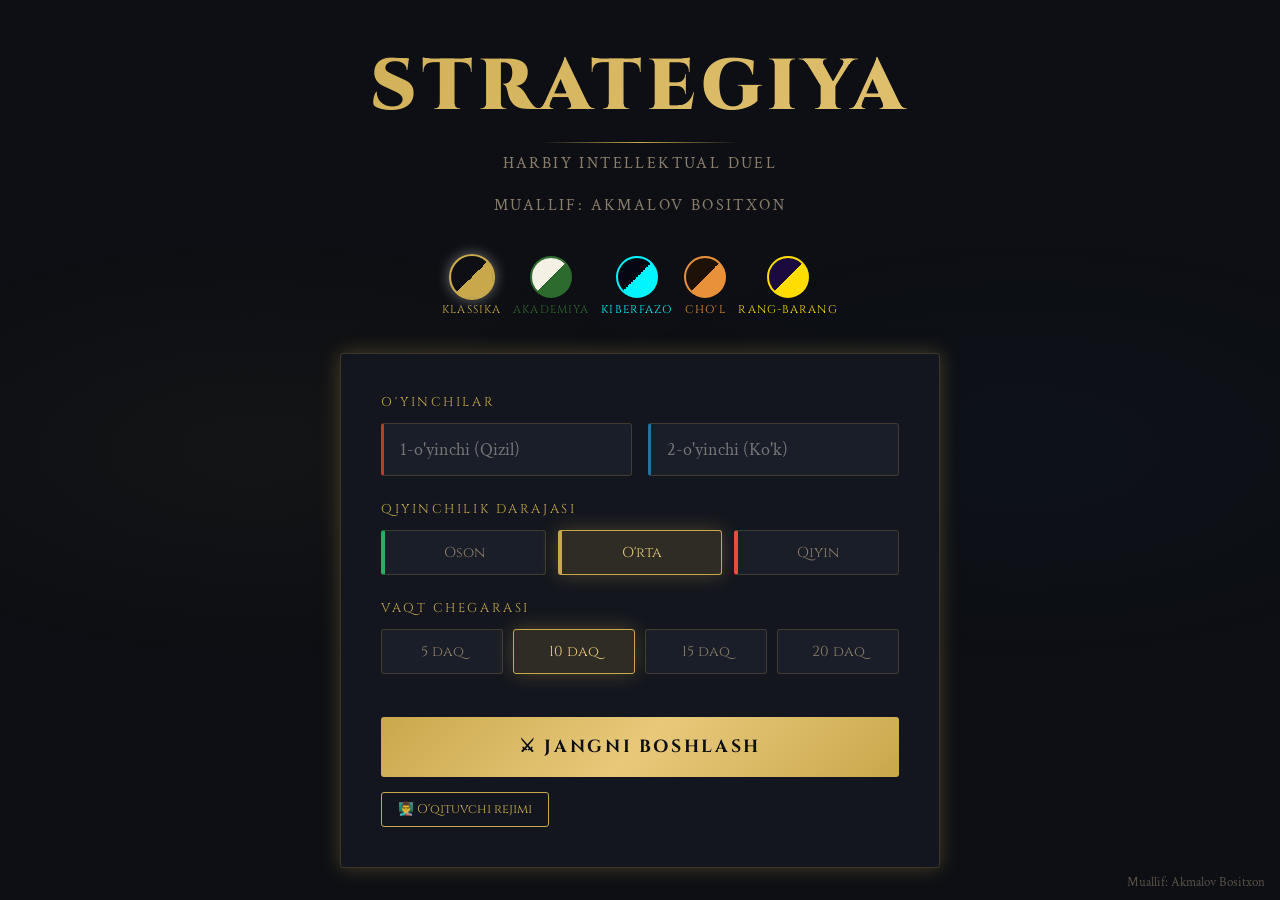
==== commit 4a502b58: "Update index.html" ====
--- a/index.html
+++ b/index.html
@@ -3,7 +3,7 @@
 <head>
     <meta charset="UTF-8">
     <meta name="viewport" content="width=device-width, initial-scale=1.0, maximum-scale=1.0, user-scalable=yes">
-    <title>Strategiya Elita — Bilim Shaxmati</title>
+    <title>Tarxiy Ilm shaxmati</title>
     
     <!-- Fonts -->
     <link href="https://fonts.googleapis.com/css2?family=Cinzel:wght@400;600;700;900&family=Crimson+Text:ital,wght@0,400;0,600;1,400&family=Orbitron:wght@400;700;900&family=Nunito:wght@400;700;800;900&family=Playfair+Display:wght@400;700;900&family=Josefin+Sans:wght@300;400;600;700&display=swap" rel="stylesheet">
@@ -22,7 +22,7 @@
     <div class="logo">
         <div class="logo-title">STRATEGIYA</div>
         <div class="logo-line"></div>
-        <div class="logo-subtitle">Harbiy Intellekt Duel</div>
+        <div class="logo-subtitle">Harbiy Intellektual Duel</div>
         <br>
         <div class="logo-subtitle">Muallif: Akmalov Bositxon</div>
     </div>
@@ -190,4 +190,5 @@
 <script src="js/teacher-mode.js"></script>
 <script src="js/main.js"></script>
 </body>
-</html>+
+</html>
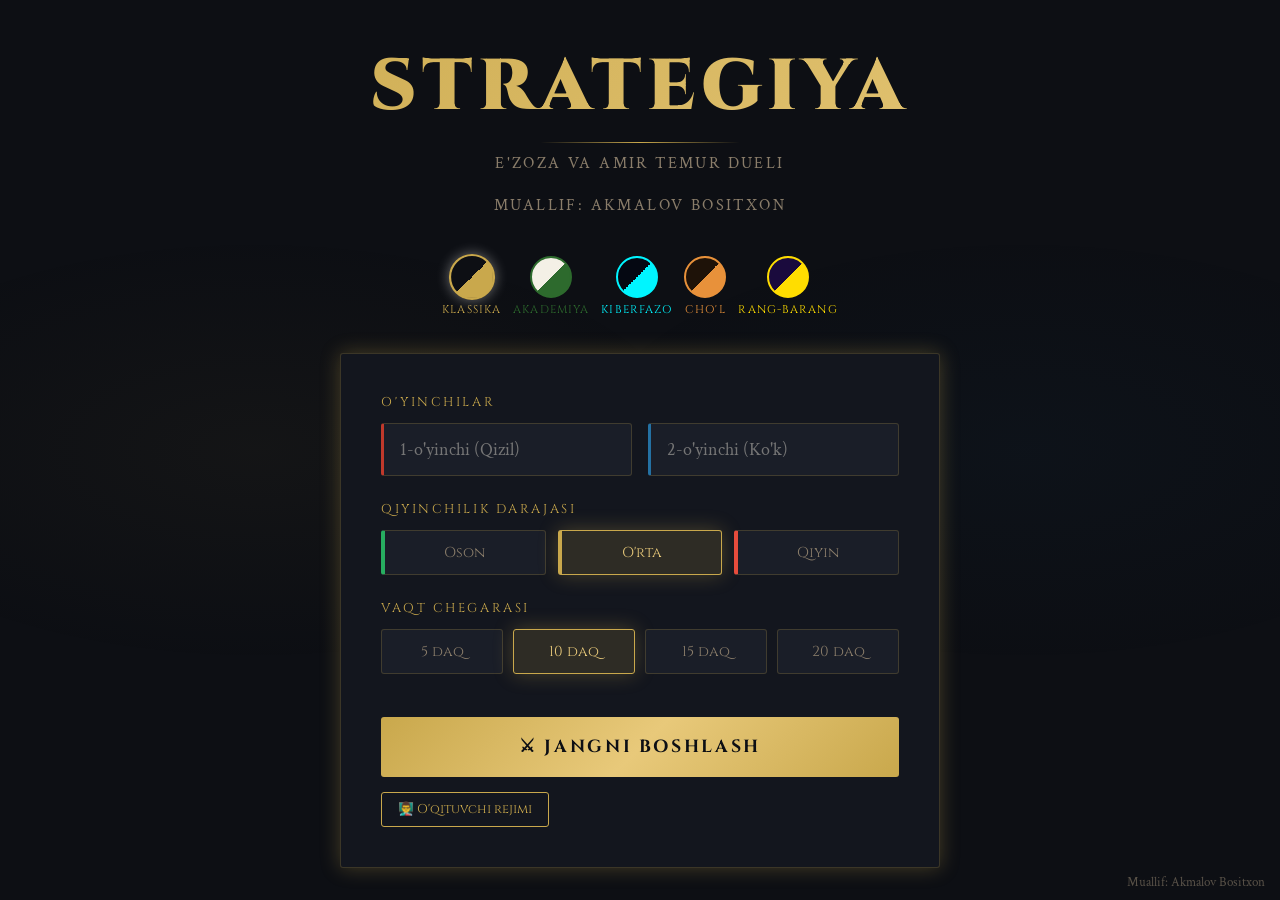
==== commit bbe1ec9f: "Update index.html" ====
--- a/index.html
+++ b/index.html
@@ -22,7 +22,7 @@
     <div class="logo">
         <div class="logo-title">STRATEGIYA</div>
         <div class="logo-line"></div>
-        <div class="logo-subtitle">Harbiy Intellektual Duel</div>
+        <div class="logo-subtitle">E'zoza va Amir Temur dueli</div>
         <br>
         <div class="logo-subtitle">Muallif: Akmalov Bositxon</div>
     </div>
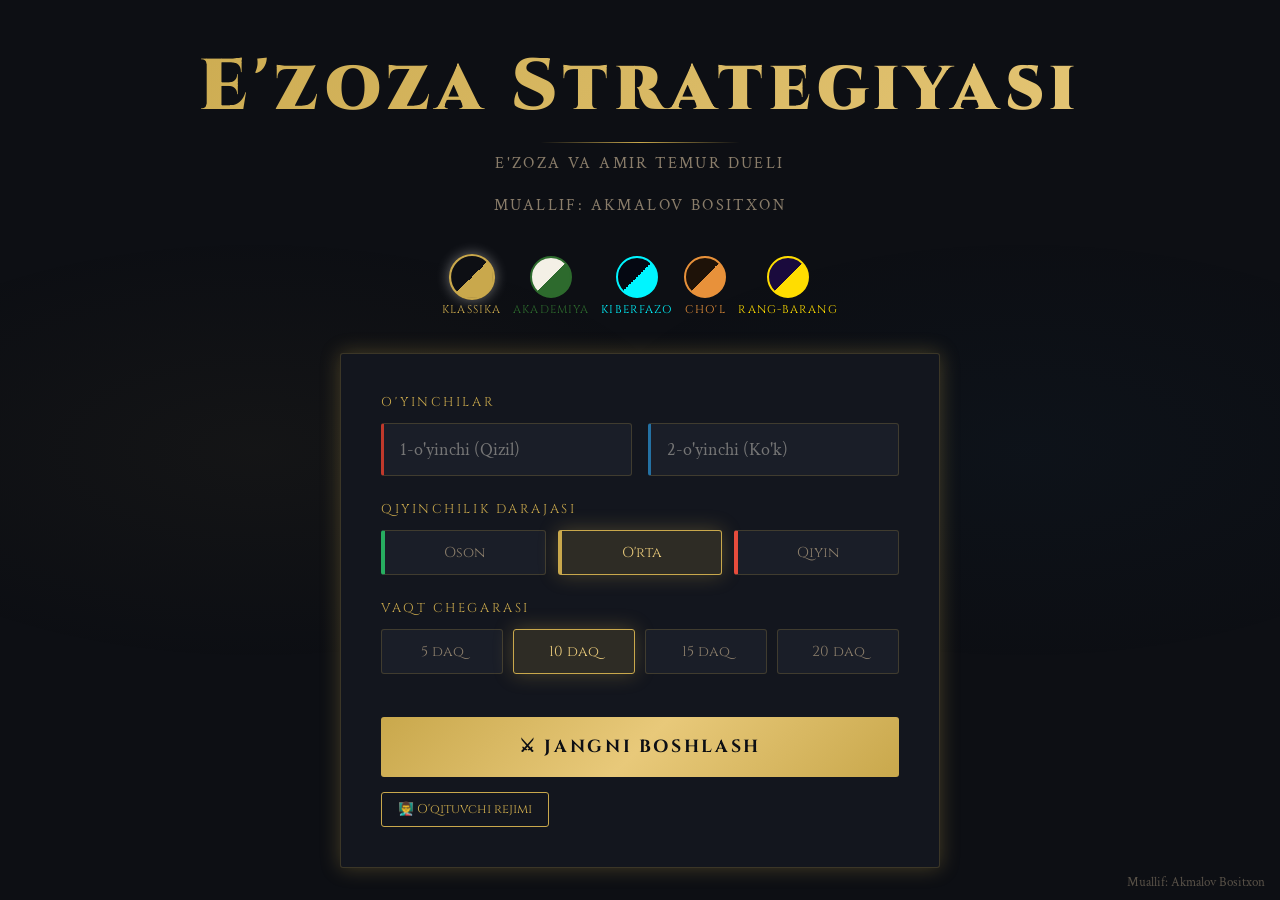
==== commit 79350ad7: "Update index.html" ====
--- a/index.html
+++ b/index.html
@@ -20,7 +20,7 @@
 <!-- SETUP SCREEN -->
 <div id="setup-screen" class="screen active">
     <div class="logo">
-        <div class="logo-title">STRATEGIYA</div>
+        <div class="logo-title">E'zoza Strategiyasi</div>
         <div class="logo-line"></div>
         <div class="logo-subtitle">E'zoza va Amir Temur dueli</div>
         <br>
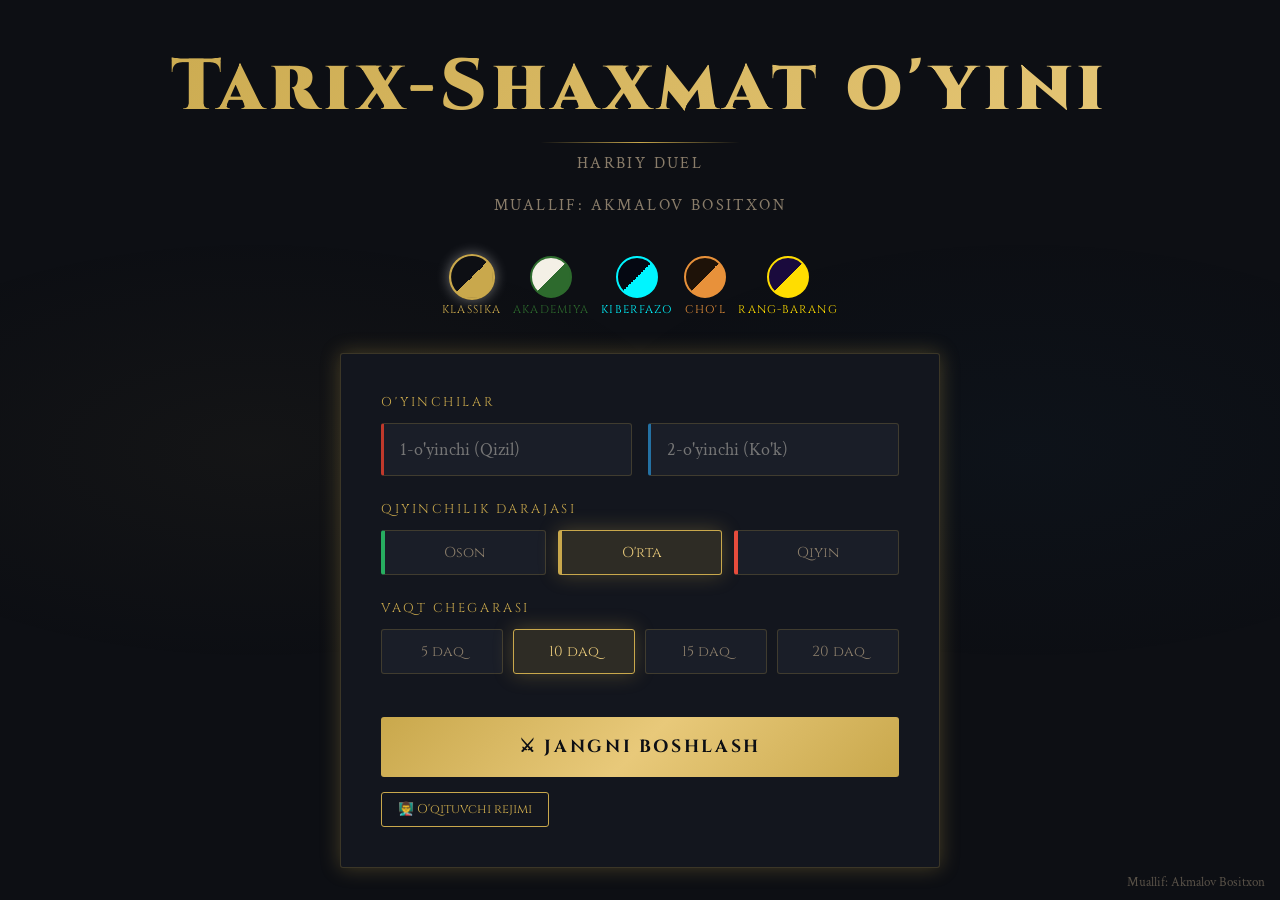
==== commit 27611d51: "Update index.html" ====
--- a/index.html
+++ b/index.html
@@ -20,9 +20,9 @@
 <!-- SETUP SCREEN -->
 <div id="setup-screen" class="screen active">
     <div class="logo">
-        <div class="logo-title">E'zoza Strategiyasi</div>
+        <div class="logo-title"> Tarix-Shaxmat o'yini</div>
         <div class="logo-line"></div>
-        <div class="logo-subtitle">E'zoza va Amir Temur dueli</div>
+        <div class="logo-subtitle">Harbiy duel</div>
         <br>
         <div class="logo-subtitle">Muallif: Akmalov Bositxon</div>
     </div>
@@ -192,3 +192,4 @@
 </body>
 
 </html>
+
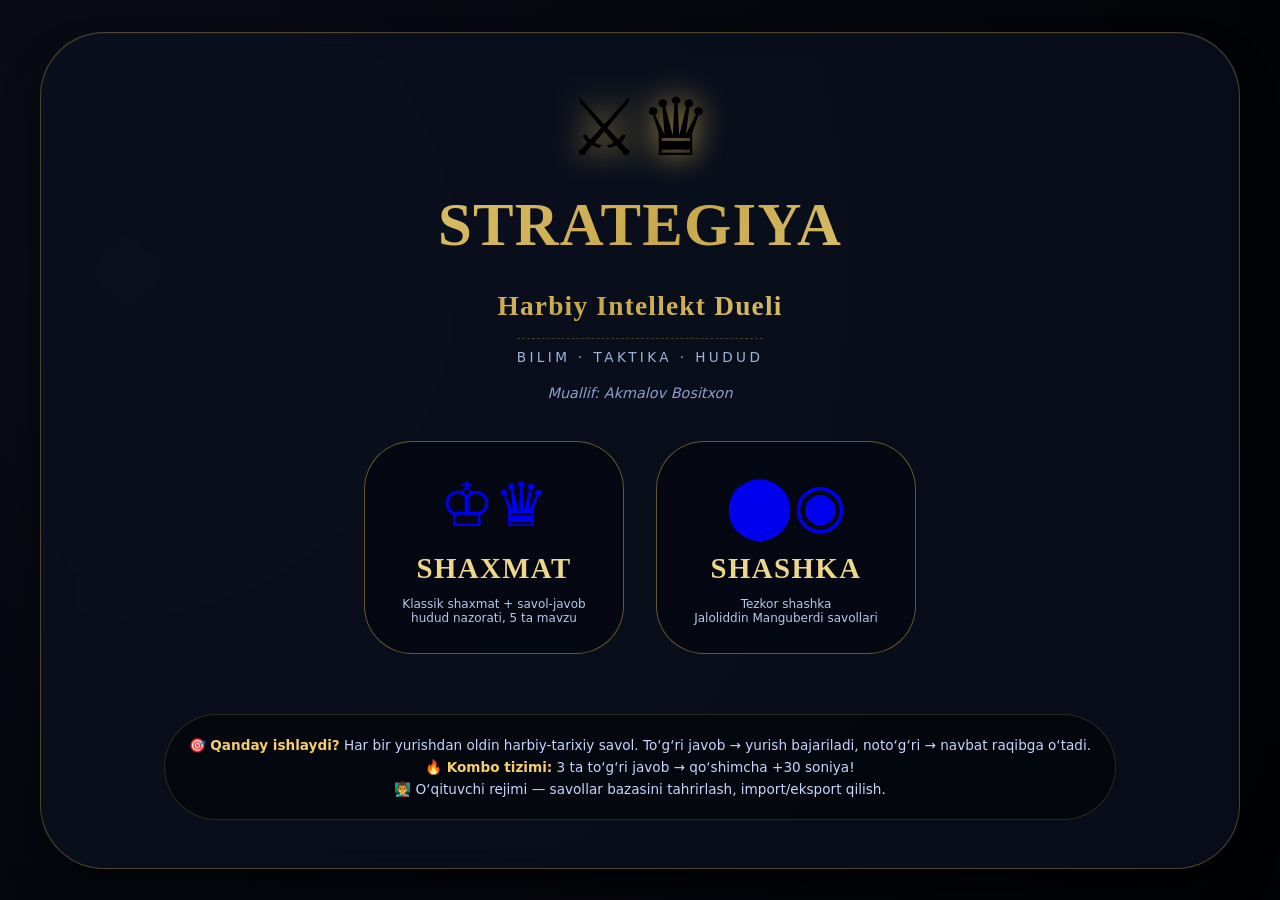
==== commit a0b4a1a8: "Add files via upload" ====
--- a/index.html
+++ b/index.html
@@ -1,195 +1,219 @@
 <!DOCTYPE html>
 <html lang="uz">
 <head>
-    <meta charset="UTF-8">
-    <meta name="viewport" content="width=device-width, initial-scale=1.0, maximum-scale=1.0, user-scalable=yes">
-    <title>Tarxiy Ilm shaxmati</title>
-    
-    <!-- Fonts -->
-    <link href="https://fonts.googleapis.com/css2?family=Cinzel:wght@400;600;700;900&family=Crimson+Text:ital,wght@0,400;0,600;1,400&family=Orbitron:wght@400;700;900&family=Nunito:wght@400;700;800;900&family=Playfair+Display:wght@400;700;900&family=Josefin+Sans:wght@300;400;600;700&display=swap" rel="stylesheet">
-    
-    <!-- CSS Files -->
-    <link rel="stylesheet" href="css/themes.css">
-    <link rel="stylesheet" href="css/style.css">
+  <meta charset="UTF-8">
+  <meta name="viewport" content="width=device-width, initial-scale=1.0, user-scalable=yes">
+  <title>Strategiya · Asosiy sahifa</title>
+  <style>
+    * {
+      margin: 0;
+      padding: 0;
+      box-sizing: border-box;
+    }
+
+    body {
+      min-height: 100vh;
+      background: radial-gradient(circle at 10% 30%, #0a0c18, #010204);
+      font-family: 'Segoe UI', 'Cinzel', 'Rajdhani', system-ui, sans-serif;
+      display: flex;
+      align-items: center;
+      justify-content: center;
+      padding: 24px;
+    }
+
+    /* main hub card */
+    .hub-container {
+      max-width: 1200px;
+      width: 100%;
+      margin: 0 auto;
+    }
+
+    .hub-card {
+      background: rgba(12, 18, 34, 0.7);
+      backdrop-filter: blur(14px);
+      border-radius: 64px;
+      border: 1px solid rgba(201, 168, 76, 0.35);
+      box-shadow: 0 25px 45px -12px rgba(0, 0, 0, 0.8), inset 0 1px 0 rgba(255, 255, 255, 0.05);
+      padding: 48px 32px;
+      text-align: center;
+      transition: transform 0.2s, box-shadow 0.3s;
+    }
+
+    .hub-card:hover {
+      box-shadow: 0 30px 55px -15px black, 0 0 0 2px rgba(201, 168, 76, 0.4) inset;
+    }
+
+    /* emblem animation */
+    .emblem {
+      font-size: 5rem;
+      filter: drop-shadow(0 0 16px #c9a84c);
+      animation: float 3s ease-in-out infinite;
+      display: inline-block;
+    }
+
+    @keyframes float {
+      0% { transform: translateY(0px); }
+      50% { transform: translateY(-8px); }
+      100% { transform: translateY(0px); }
+    }
+
+    h1 {
+      font-family: 'Cinzel Decorative', 'Cinzel', serif;
+      font-size: clamp(2rem, 7vw, 3.8rem);
+      background: linear-gradient(135deg, #ecd78b, #c9a84c, #f3e2a0);
+      -webkit-background-clip: text;
+      background-clip: text;
+      color: transparent;
+      letter-spacing: 0.02em;
+      margin: 16px 0 8px;
+    }
+
+    .subtitle {
+      font-size: 0.85rem;
+      letter-spacing: 0.25em;
+      text-transform: uppercase;
+      color: #a0b3d9;
+      border-top: 1px dashed rgba(201, 168, 76, 0.3);
+      display: inline-block;
+      padding-top: 10px;
+      margin-bottom: 20px;
+    }
+
+    .author {
+      font-size: 0.9rem;
+      color: #8d9dcc;
+      margin-bottom: 40px;
+      font-style: italic;
+    }
+
+    /* game buttons row */
+    .games-row {
+      display: flex;
+      flex-wrap: wrap;
+      justify-content: center;
+      gap: 32px;
+      margin: 30px 0 40px;
+    }
+
+    .game-link {
+      background: rgba(5, 8, 18, 0.85);
+      backdrop-filter: blur(4px);
+      border: 1px solid rgba(201, 168, 76, 0.5);
+      border-radius: 48px;
+      padding: 28px 32px;
+      width: 260px;
+      cursor: pointer;
+      transition: all 0.25s ease;
+      text-decoration: none;
+      display: flex;
+      flex-direction: column;
+      align-items: center;
+      gap: 12px;
+    }
+
+    .game-link:hover {
+      transform: translateY(-8px);
+      border-color: #c9a84c;
+      background: rgba(201, 168, 76, 0.1);
+      box-shadow: 0 20px 30px -12px rgba(0, 0, 0, 0.6), 0 0 0 1px #c9a84c inset;
+    }
+
+    .game-icon {
+      font-size: 3.8rem;
+      display: block;
+    }
+
+    .game-title {
+      font-family: 'Cinzel', serif;
+      font-size: 1.8rem;
+      font-weight: 800;
+      color: #ecd78b;
+      letter-spacing: 0.05em;
+    }
+
+    .game-desc {
+      font-size: 0.75rem;
+      color: #b9c7e8;
+      text-align: center;
+    }
+
+    /* info panel */
+    .info-panel {
+      background: rgba(0, 0, 0, 0.45);
+      border-radius: 60px;
+      padding: 16px 24px;
+      margin-top: 20px;
+      font-size: 0.85rem;
+      color: #c9d4ff;
+      border: 1px solid rgba(201, 168, 76, 0.2);
+      display: inline-block;
+      width: auto;
+      max-width: 90%;
+    }
+
+    .info-panel p {
+      margin: 6px 0;
+    }
+
+    .highlight {
+      color: #f5cd6d;
+      font-weight: bold;
+    }
+
+    /* responsive */
+    @media (max-width: 620px) {
+      .hub-card {
+        padding: 32px 20px;
+      }
+      .game-link {
+        width: 220px;
+        padding: 20px 16px;
+      }
+      .game-icon {
+        font-size: 3rem;
+      }
+      .game-title {
+        font-size: 1.4rem;
+      }
+    }
+  </style>
 </head>
 <body>
-
-<!-- Author Credit -->
-<div class="author-credit">Muallif: Akmalov Bositxon</div>
-
-<!-- SETUP SCREEN -->
-<div id="setup-screen" class="screen active">
-    <div class="logo">
-        <div class="logo-title"> Tarix-Shaxmat o'yini</div>
-        <div class="logo-line"></div>
-        <div class="logo-subtitle">Harbiy duel</div>
-        <br>
-        <div class="logo-subtitle">Muallif: Akmalov Bositxon</div>
+<div class="hub-container">
+  <div class="hub-card">
+    <div class="emblem">⚔️♛</div>
+    <h1>STRATEGIYA<br><span style="font-size:0.45em;">Harbiy Intellekt Dueli</span></h1>
+    <div class="subtitle">Bilim · Taktika · Hudud</div>
+    <div class="author">Muallif: Akmalov Bositxon</div>
+
+    <div class="games-row">
+      <!-- Chess button -->
+      <a href="shaxmat/index.html" class="game-link" id="chess-btn">
+        <div class="game-icon">♔♛</div>
+        <div class="game-title">SHAXMAT</div>
+        <div class="game-desc">Klassik shaxmat + savol-javob<br>hudud nazorati, 5 ta mavzu</div>
+      </a>
+
+      <!-- Checkers button -->
+      <a href="shashka/index.html" class="game-link" id="checkers-btn">
+        <div class="game-icon">⬤◉</div>
+        <div class="game-title">SHASHKA</div>
+        <div class="game-desc">Tezkor shashka<br>Jaloliddin Manguberdi savollari</div>
+      </a>
     </div>
 
-    <!-- THEME SWITCHER - Now with visible colors -->
-    <div class="theme-switcher">
-        <div class="theme-item">
-            <div class="theme-dot active" data-t="klassika" onclick="setTheme('klassika',this)" title="Oltin Klassika" style="background: linear-gradient(135deg, #0d0f14 50%, #c9a84c 50%); border: 2px solid #c9a84c;"></div>
-            <span class="theme-label" style="color: #c9a84c;">Klassika</span>
-        </div>
-        <div class="theme-item">
-            <div class="theme-dot" data-t="akademiya" onclick="setTheme('akademiya',this)" title="Yashil Akademiya" style="background: linear-gradient(135deg, #f4f0e6 50%, #2d6a2d 50%); border: 2px solid #2d6a2d;"></div>
-            <span class="theme-label" style="color: #2d6a2d;">Akademiya</span>
-        </div>
-        <div class="theme-item">
-            <div class="theme-dot" data-t="kiberfazo" onclick="setTheme('kiberfazo',this)" title="Kiberfazo" style="background: linear-gradient(135deg, #050812 50%, #00f5ff 50%); border: 2px solid #00f5ff;"></div>
-            <span class="theme-label" style="color: #00f5ff;">Kiberfazo</span>
-        </div>
-        <div class="theme-item">
-            <div class="theme-dot" data-t="chol" onclick="setTheme('chol',this)" title="Qumli Cho'l" style="background: linear-gradient(135deg, #1e1208 50%, #e8913a 50%); border: 2px solid #e8913a;"></div>
-            <span class="theme-label" style="color: #e8913a;">Cho'l</span>
-        </div>
-        <div class="theme-item">
-            <div class="theme-dot" data-t="rangbarang" onclick="setTheme('rangbarang',this)" title="Rang-barang" style="background: linear-gradient(135deg, #1a0a3d 50%, #ffdd00 50%); border: 2px solid #ffdd00;"></div>
-            <span class="theme-label" style="color: #ffdd00;">Rang-barang</span>
-        </div>
+    <div class="info-panel">
+      <p>🎯 <span class="highlight">Qanday ishlaydi?</span> Har bir yurishdan oldin harbiy-tarixiy savol. To‘g‘ri javob → yurish bajariladi, noto‘g‘ri → navbat raqibga o‘tadi.</p>
+      <p>🔥 <span class="highlight">Kombo tizimi:</span> 3 ta to‘g‘ri javob → qo‘shimcha +30 soniya!</p>
+      <p>👨‍🏫 O‘qituvchi rejimi — savollar bazasini tahrirlash, import/eksport qilish.</p>
     </div>
-
-    <div class="setup-card">
-        <div class="setup-section">
-            <span class="setup-label">O'yinchilar</span>
-            <div class="player-row">
-                <input class="player-input p1" id="p1-name" type="text" placeholder="1-o'yinchi (Qizil)" maxlength="20" value="">
-                <input class="player-input p2" id="p2-name" type="text" placeholder="2-o'yinchi (Ko'k)" maxlength="20" value="">
-            </div>
-        </div>
-        
-        <div class="setup-section">
-            <span class="setup-label">Qiyinchilik darajasi</span>
-            <div class="difficulty-selector">
-                <button class="difficulty-btn difficulty-easy" data-difficulty="easy" onclick="selectDifficulty('easy', this)">Oson</button>
-                <button class="difficulty-btn difficulty-medium selected" data-difficulty="medium" onclick="selectDifficulty('medium', this)">O'rta</button>
-                <button class="difficulty-btn difficulty-hard" data-difficulty="hard" onclick="selectDifficulty('hard', this)">Qiyin</button>
-            </div>
-        </div>
-        
-        <div class="setup-section">
-            <span class="setup-label">Vaqt chegarasi</span>
-            <div class="time-options">
-                <button class="time-btn" data-time="300">5 daq</button>
-                <button class="time-btn selected" data-time="600">10 daq</button>
-                <button class="time-btn" data-time="900">15 daq</button>
-                <button class="time-btn" data-time="1200">20 daq</button>
-            </div>
-        </div>
-        
-        <button class="start-btn" onclick="startGame()">⚔ Jangni boshlash</button>
-        <button class="teacher-mode-btn" onclick="toggleTeacherMode()">👨‍🏫 O'qituvchi rejimi</button>
-    </div>
+  </div>
 </div>
 
-<!-- GAME SCREEN -->
-<div id="game-screen" class="screen">
-    <div class="game-header">
-        <div class="player-panel p1" id="panel-p1">
-            <div class="player-label">Qizil qo'shin</div>
-            <div class="player-name" id="name-p1">1-o'yinchi</div>
-            <div class="player-score" id="score-p1">0</div>
-            <div class="player-label">katakcha</div>
-            <div class="combo-counter" id="combo-p1" style="display: none;">0</div>
-        </div>
-        <div class="timer-display">
-            <div class="timer-value" id="timer-display">10:00</div>
-            <div class="timer-label">Qolgan vaqt</div>
-            <div class="turn-indicator" id="turn-indicator">Navbat: —</div>
-        </div>
-        <div class="player-panel p2" id="panel-p2">
-            <div class="player-label">Ko'k qo'shin</div>
-            <div class="player-name" id="name-p2">2-o'yinchi</div>
-            <div class="player-score" id="score-p2">0</div>
-            <div class="player-label">katakcha</div>
-            <div class="combo-counter" id="combo-p2" style="display: none;">0</div>
-        </div>
-    </div>
-    
-    <div class="status-bar" id="status-bar">Yurish uchun figurani tanlang</div>
-    
-    <div class="board-container">
-        <div id="chess-board"></div>
-    </div>
-    
-    <button class="end-game-btn" onclick="endGameEarly()">🏁 Jangni tugatish</button>
-</div>
-
-<!-- END SCREEN -->
-<div id="end-screen" class="screen">
-    <div class="end-card">
-        <div class="end-title">Jang yakunlandi</div>
-        <div class="end-winner" id="end-winner">—</div>
-        <div class="end-subtitle" id="end-subtitle">Bilim kuch — hududni nazorat qil</div>
-        <div class="checkmate-bonus" id="checkmate-bonus" style="display: none;">+5 Checkmate bonusi!</div>
-        <div class="end-scores">
-            <div class="end-score-box p1">
-                <div class="end-score-name" id="end-name-p1">1-o'yinchi</div>
-                <div class="end-score-num" id="end-num-p1">0</div>
-                <div class="end-score-label">katakcha</div>
-            </div>
-            <div class="end-score-box p2">
-                <div class="end-score-name" id="end-name-p2">2-o'yinchi</div>
-                <div class="end-score-num" id="end-num-p2">0</div>
-                <div class="end-score-label">katakcha</div>
-            </div>
-        </div>
-        <button class="play-again-btn" onclick="resetGame()">↩ Yangi jang</button>
-    </div>
-</div>
-
-<!-- MODAL -->
-<div class="modal-overlay" id="modal">
-    <div class="modal">
-        <div class="modal-badge">Bilim sinovi</div>
-        <div class="question-timer" id="question-timer" style="display: none;"></div>
-        <div class="modal-question" id="modal-question">Savol yuklanmoqda...</div>
-        <div class="answer-options" id="answer-options"></div>
-        <div class="modal-result" id="modal-result"></div>
-        <button class="modal-continue" id="modal-continue" onclick="continueAfterAnswer()">Davom etish</button>
-    </div>
-</div>
-
-<!-- TEACHER MODE -->
-<div class="teacher-overlay" id="teacher-overlay" onclick="toggleTeacherMode()"></div>
-<div class="teacher-panel" id="teacher-panel">
-    <div class="teacher-header">
-        <span class="teacher-title">👨‍🏫 O'qituvchi rejimi - Savollar bazasi</span>
-        <span class="teacher-close" onclick="toggleTeacherMode()">✕</span>
-    </div>
-    
-    <div class="question-list" id="question-list">
-        <!-- Questions will be dynamically added here -->
-    </div>
-    
-    <div class="add-question-form">
-        <h3 style="color: var(--accent); margin-bottom: 10px;">Yangi savol qo'shish</h3>
-        <input type="text" id="new-question" placeholder="Savol matni">
-        <input type="text" id="new-opt1" placeholder="1-variant (to'g'ri javob)">
-        <input type="text" id="new-opt2" placeholder="2-variant">
-        <input type="text" id="new-opt3" placeholder="3-variant (ixtiyoriy)">
-        <input type="text" id="new-opt4" placeholder="4-variant (ixtiyoriy)">
-        <select id="new-difficulty">
-            <option value="easy">Oson (2 variant)</option>
-            <option value="medium" selected>O'rta (4 variant)</option>
-            <option value="hard">Qiyin (4 variant + vaqt)</option>
-        </select>
-        <button class="add-question-btn" onclick="addTeacherQuestion()">Savol qo'shish</button>
-        <button class="add-question-btn" style="background: #e67e22;" onclick="exportQuestions()">📥 Savollarni eksport qilish</button>
-        <input type="file" id="import-file" accept=".json" style="display: none;" onchange="importQuestions(event)">
-        <button class="add-question-btn" style="background: #3498db;" onclick="document.getElementById('import-file').click()">📤 Savollarni import qilish</button>
-    </div>
-</div>
-
-<!-- JavaScript Files -->
-<script src="js/questions.js"></script>
-<script src="js/audio.js"></script>
-<script src="js/chess-engine.js"></script>
-<script src="js/teacher-mode.js"></script>
-<script src="js/main.js"></script>
+<!-- optional: small script to ensure links open in same tab (default) -->
+<script>
+  // just to make sure the links keep the same target, no extra magic.
+  console.log("Hub ready — navigate to chess.html or checkers.html");
+</script>
 </body>
-
-</html>
-
+</html>
